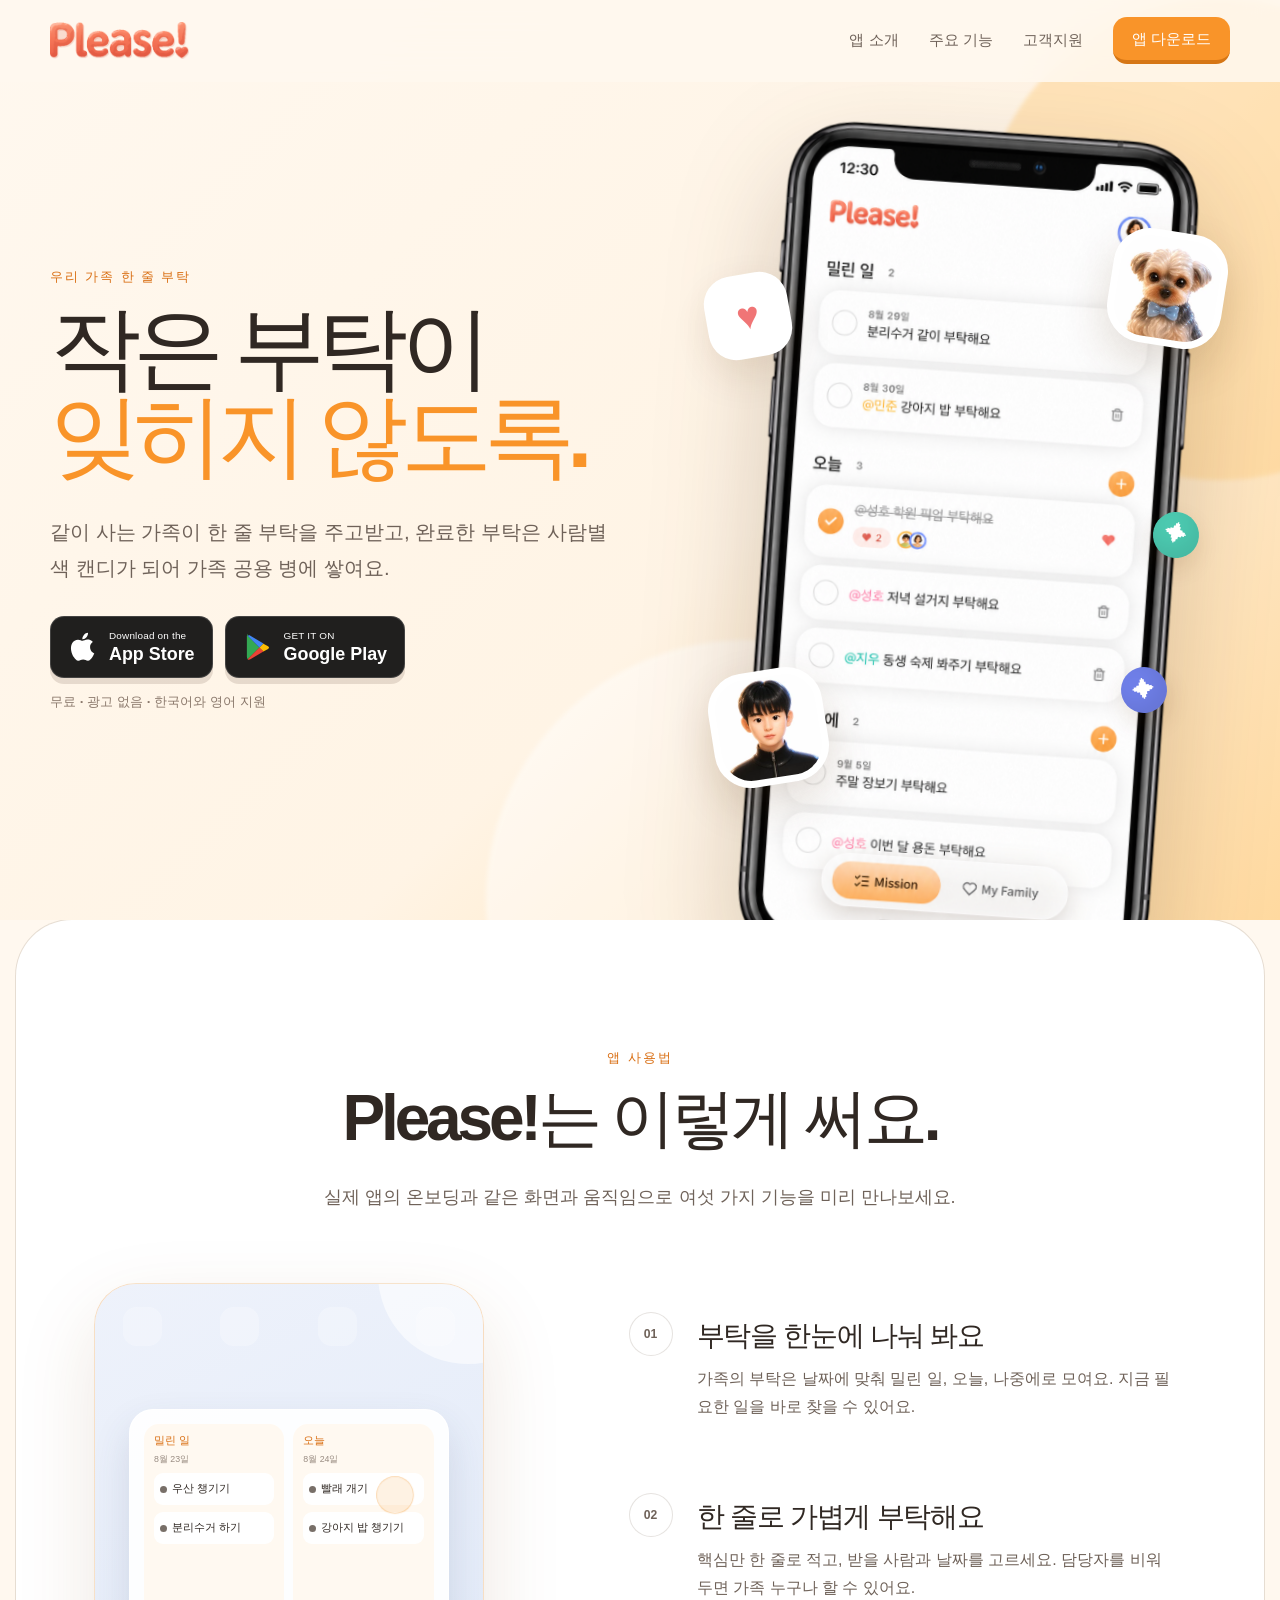
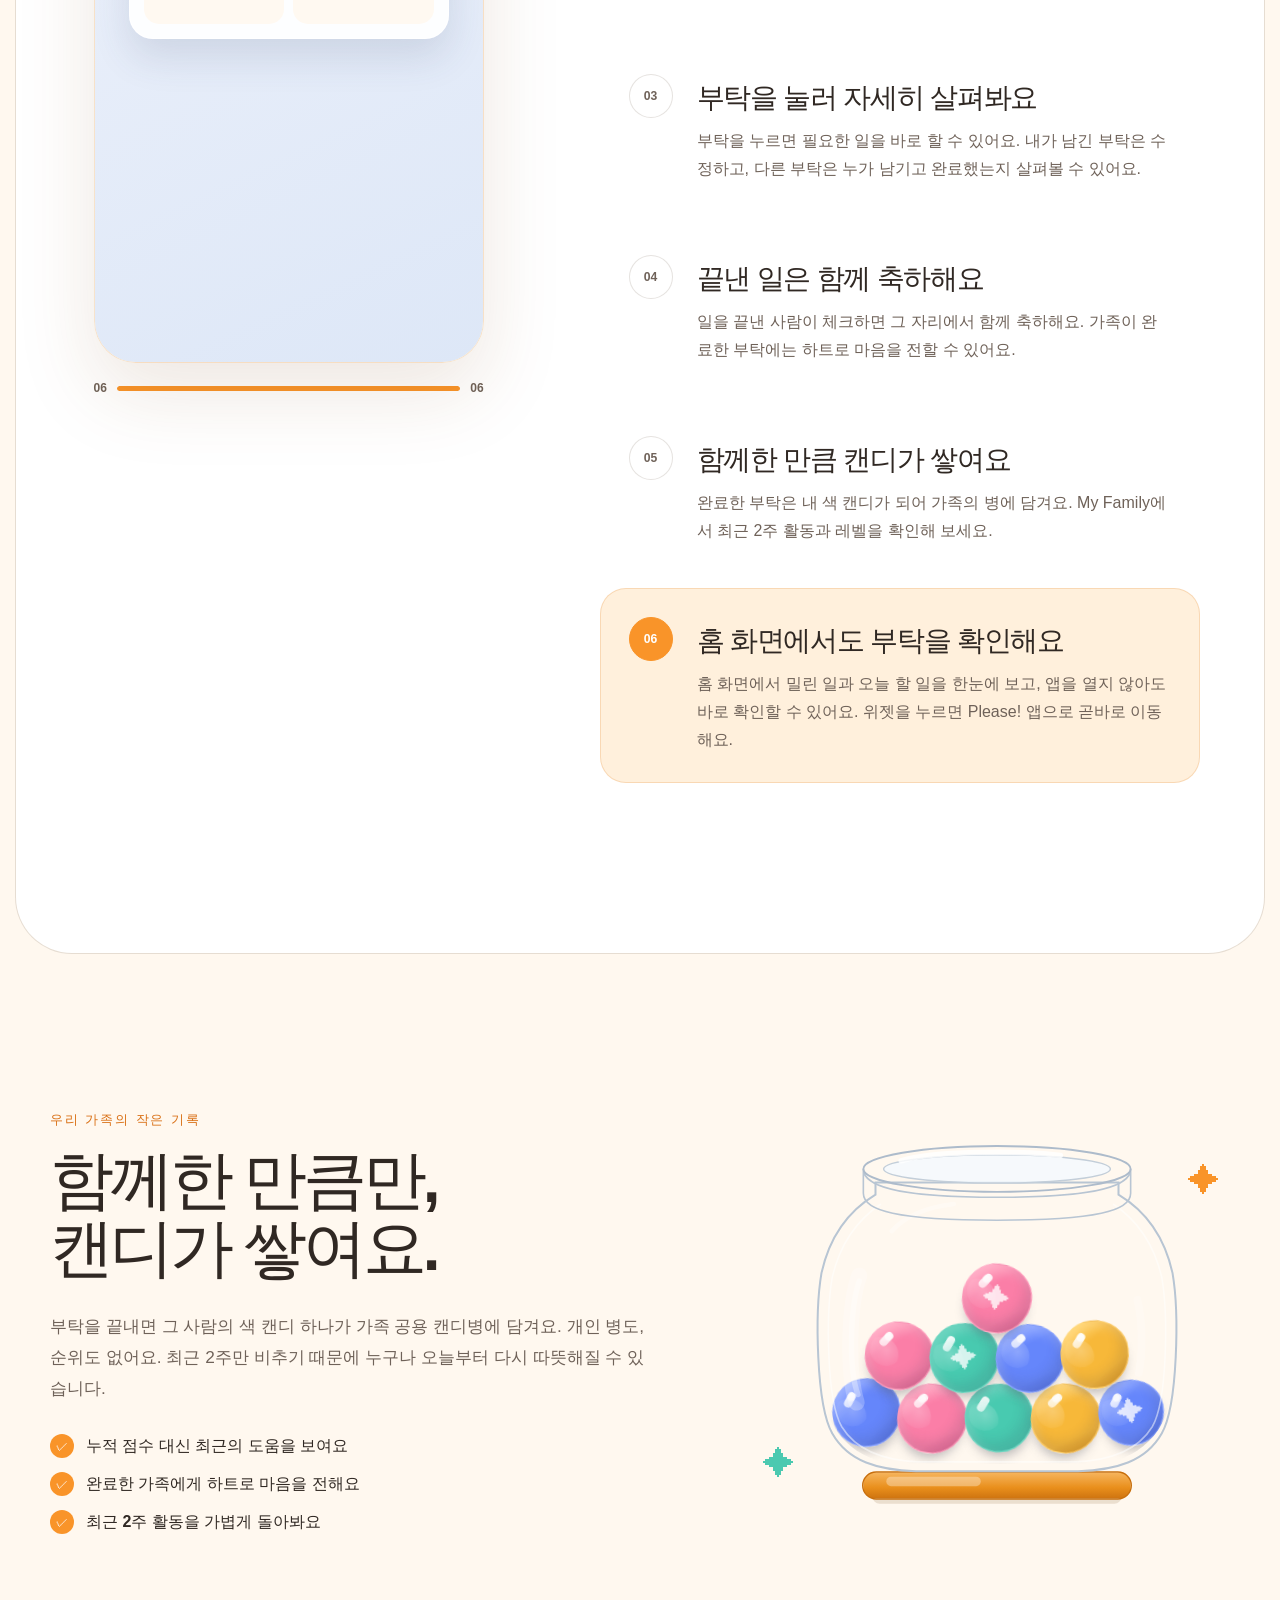
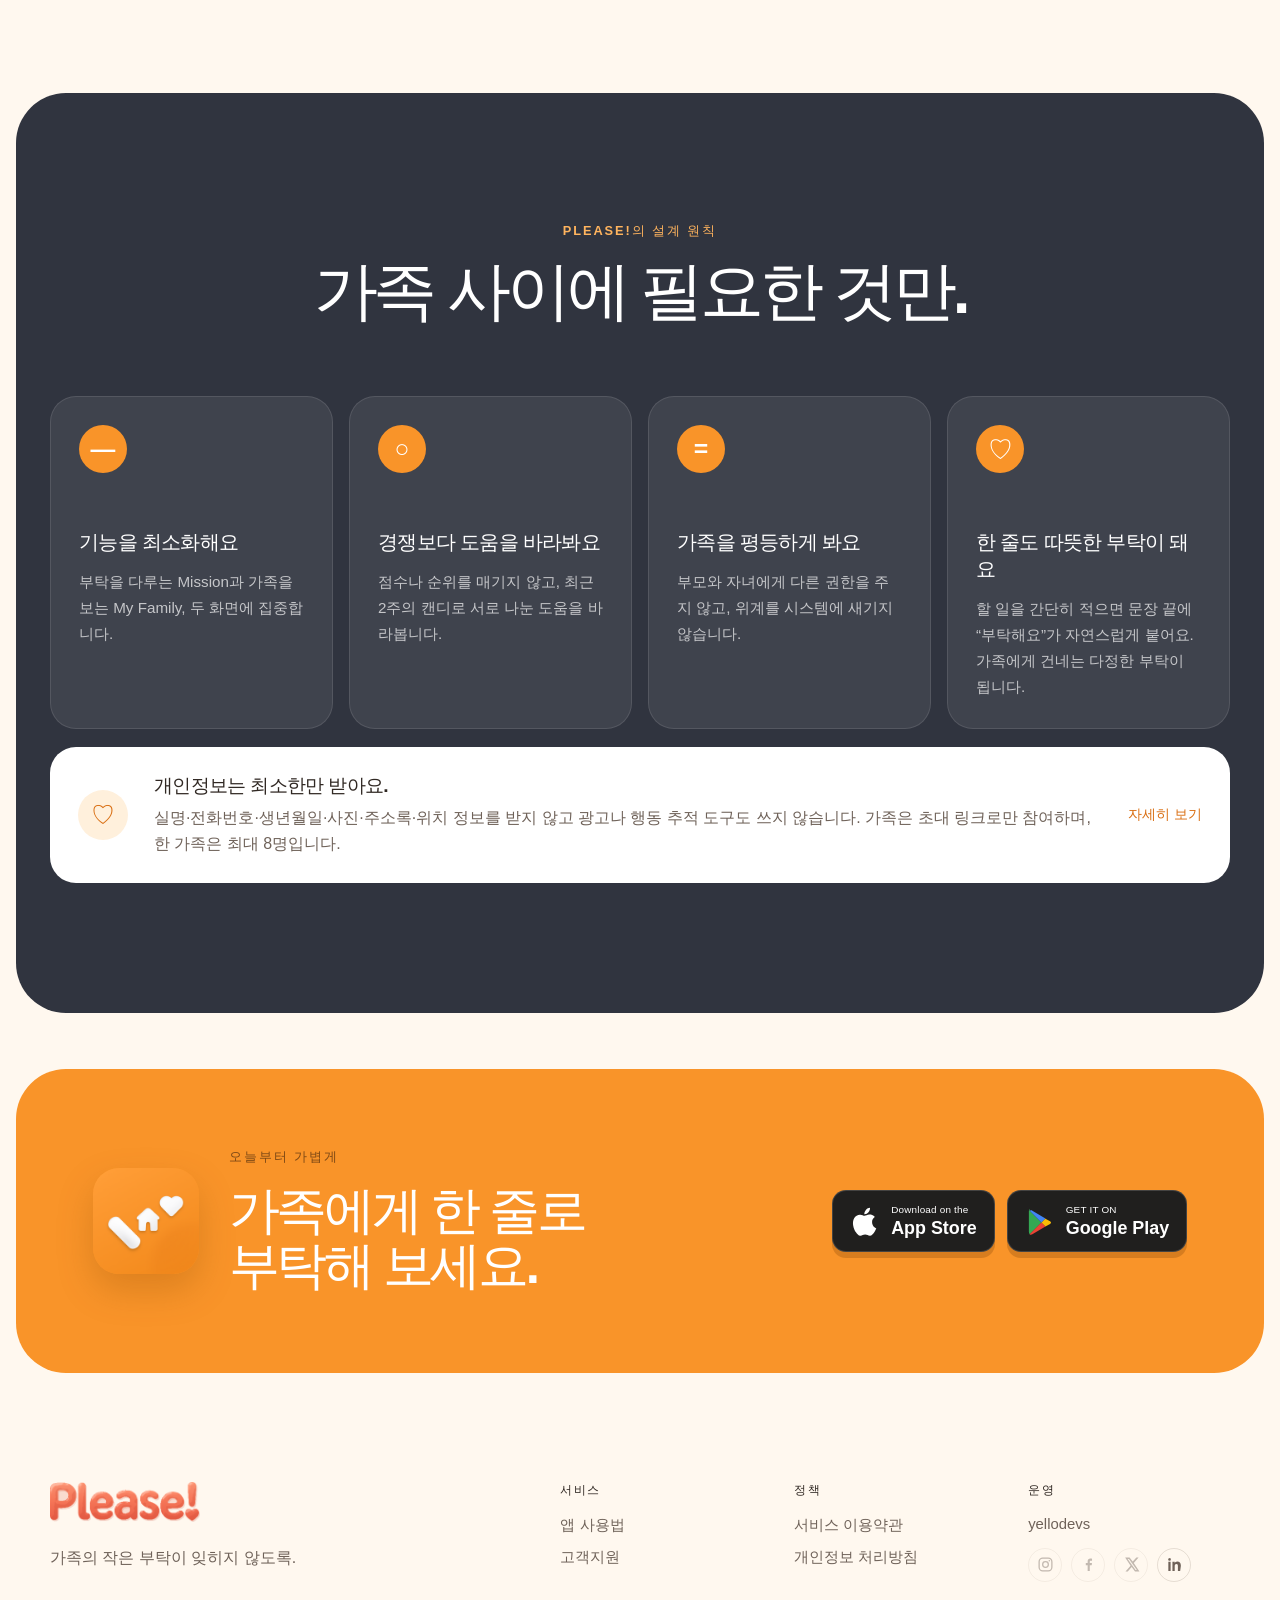
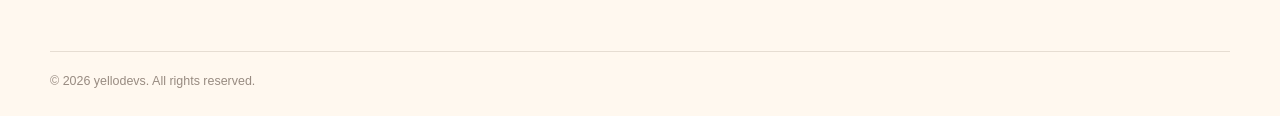
==== site/index.html @ 98da8142 "Add social sharing preview" ====
<!doctype html>
<html lang="ko">
  <head>
    <meta charset="UTF-8" />
    <meta name="viewport" content="width=device-width, initial-scale=1.0" />
    <meta name="theme-color" content="#fff8ef" />
    <meta name="description" content="가족의 작은 부탁이 잊히지 않도록. 한 줄 부탁과 캔디로 함께하는 가족 할 일 앱 Please!" />
    <link rel="canonical" href="https://please.yellodevs.space/" />
    <link rel="icon" type="image/png" href="favicon.png?v=2" />
    <link rel="apple-touch-icon" href="favicon.png?v=2" />
    <meta property="og:type" content="website" />
    <meta property="og:locale" content="ko_KR" />
    <meta property="og:site_name" content="Please!" />
    <meta property="og:title" content="Please! — 가족의 작은 부탁이 잊히지 않도록" />
    <meta property="og:description" content="한 줄 부탁을 나누고, 함께 끝낸 일은 가족의 캔디로 쌓아 보세요." />
    <meta property="og:url" content="https://please.yellodevs.space/" />
    <meta property="og:image" content="https://please.yellodevs.space/assets/social/please-og.png?v=20261005" />
    <meta property="og:image:secure_url" content="https://please.yellodevs.space/assets/social/please-og.png?v=20261005" />
    <meta property="og:image:type" content="image/png" />
    <meta property="og:image:width" content="1200" />
    <meta property="og:image:height" content="630" />
    <meta property="og:image:alt" content="Please! 앱의 가족 부탁 목록과 앱 다운로드 버튼" />
    <meta name="twitter:card" content="summary_large_image" />
    <meta name="twitter:title" content="Please! — 가족의 작은 부탁이 잊히지 않도록" />
    <meta name="twitter:description" content="한 줄 부탁을 나누고, 함께 끝낸 일은 가족의 캔디로 쌓아 보세요." />
    <meta name="twitter:image" content="https://please.yellodevs.space/assets/social/please-og.png?v=20261005" />
    <title>Please! — 우리 가족 한 줄 부탁</title>
    <link rel="stylesheet" href="styles.css" />
    <script src="script.js" defer></script>
  </head>
  <body>
    <a class="skip-link" href="#main">본문으로 건너뛰기</a>
    <header class="site-header" data-header>
      <a class="brand" href="./" aria-label="Please! 홈">
        <img src="assets/brand/please-logo.png" alt="Please!" />
      </a>
      <button class="nav-toggle" type="button" aria-expanded="false" aria-controls="primary-nav" data-nav-toggle>
        <span></span><span></span><span></span><span class="sr-only">메뉴 열기</span>
      </button>
      <nav class="primary-nav" id="primary-nav" aria-label="주요 메뉴" data-nav>
        <a href="#features">앱 소개</a>
        <a href="#guide">주요 기능</a>
        <a href="support/">고객지원</a>
        <a class="nav-cta" href="#download">앱 다운로드</a>
      </nav>
    </header>

    <main id="main">
      <section class="hero" aria-labelledby="hero-title">
        <div class="hero-blob hero-blob-one"></div>
        <div class="hero-blob hero-blob-two"></div>
        <div class="hero-copy reveal">
          <p class="eyebrow">우리 가족 한 줄 부탁</p>
          <h1 id="hero-title">작은 부탁이<br /><em>잊히지 않도록.</em></h1>
          <p class="hero-description">같이 사는 가족이 한 줄 부탁을 주고받고, 완료한 부탁은 사람별 색 캔디가 되어 가족 공용 병에 쌓여요.</p>
          <div class="store-buttons" id="hero-download" aria-label="앱 다운로드">
            <a class="store-button" href="https://apps.apple.com/kr/app/id6806937598" target="_blank" rel="noopener">
              <svg viewBox="0 0 24 24" aria-hidden="true"><path d="M17.1 12.5c0-2.6 2.1-3.8 2.2-3.9-1.2-1.8-3.2-2-3.9-2-1.7-.2-3.3 1-4.1 1-.9 0-2.2-1-3.6-.9-1.8 0-3.5 1.1-4.5 2.7-1.9 3.3-.5 8.2 1.4 10.9.9 1.3 2 2.8 3.5 2.7 1.4-.1 1.9-.9 3.6-.9 1.7 0 2.2.9 3.7.9 1.5 0 2.5-1.4 3.4-2.7 1.1-1.5 1.5-3 1.5-3.1-.1 0-3.2-1.2-3.2-4.7zM14.3 4.8c.8-.9 1.3-2.2 1.2-3.4-1.1 0-2.4.7-3.2 1.6-.7.8-1.3 2.1-1.2 3.3 1.2.1 2.4-.6 3.2-1.5z"/></svg>
              <span><small>Download on the</small>App Store</span>
            </a>
            <a class="store-button" href="https://play.google.com/store/apps/details?id=kr.please.app" target="_blank" rel="noopener">
              <svg viewBox="0 0 24 24" aria-hidden="true"><path d="M3.6 2.2c-.4.4-.6 1-.6 1.8v16c0 .8.2 1.4.6 1.8l.1.1 9-9v-.2l-9-9-.1.1z" fill="#34a853"/><path d="m15.7 15.9-3-3v-.2l3-3 .1.1 3.6 2c1 .6 1 1.5 0 2.1l-3.6 2-.1.1z" fill="#fbbc04"/><path d="m15.8 15.8-3.1-3.1-9.1 9.1c.5.5 1.3.5 2.1.1l10.1-6.1z" fill="#ea4335"/><path d="M15.8 9.7 5.7 3.6c-.8-.5-1.6-.4-2.1.1l9.1 9.1 3.1-3.1z" fill="#4285f4"/></svg>
              <span><small>GET IT ON</small>Google Play</span>
            </a>
          </div>
          <p class="hero-note">무료 · 광고 없음 · 한국어와 영어 지원</p>
        </div>

        <div class="hero-visual reveal" aria-label="Please! 앱의 부탁 목록 미리보기">
          <div class="hero-phone hero-phone-cutout"><img src="assets/previews/hero-phone.png" alt="Please! 앱의 가족 부탁 목록 화면" /></div>
          <span class="floating-character character-dog" aria-hidden="true"><img src="assets/brand/gyuri.webp" alt="" /></span>
          <span class="floating-character character-one" aria-hidden="true"><img src="assets/brand/junyoung.webp" alt="" /></span>
          <span class="floating-heart" aria-hidden="true">♥</span>
          <span class="floating-candy candy-one" aria-hidden="true"></span>
          <span class="floating-candy candy-two" aria-hidden="true"></span>
        </div>
      </section>

      <section class="guide section-pad" id="guide" aria-labelledby="guide-title">
        <div class="section-heading centered reveal">
          <p class="eyebrow">앱 사용법</p>
          <h2 id="guide-title">Please!는 이렇게 써요.</h2>
          <p>실제 앱의 온보딩과 같은 화면과 움직임으로 여섯 가지 기능을 미리 만나보세요.</p>
        </div>
        <div class="guide-layout">
          <div class="guide-stage reveal" aria-live="polite">
            <div class="screen-frame" data-guide-frame>
            <article class="onboarding-slide guide-preview active" data-guide-preview="0">
              <div class="demo-surface demo-board" aria-label="밀린 일, 오늘, 나중에로 정리된 부탁 목록">
                <div class="demo-board-group"><div class="mini-heading"><strong>밀린 일</strong><span>1</span></div><div class="mission-card"><i class="mission-dot pink"></i><p>우산 현관에 두기<span>부탁해요</span></p><small>지우</small></div></div>
                <div class="demo-board-group"><div class="mini-heading"><strong>오늘</strong><span>1</span></div><div class="mission-card"><i class="mission-dot mint"></i><p>강아지 밥 챙기기<span>부탁해요</span></p><small>누구나</small></div></div>
                <div class="demo-board-group"><div class="mini-heading"><strong>나중에</strong><span>1</span></div><div class="mission-card"><i class="mission-dot blue"></i><p>거실 전구 주문하기<span>부탁해요</span></p><small>8월 27일</small></div></div>
              </div>
            </article>
            <article class="onboarding-slide guide-preview" data-guide-preview="1" hidden>
              <div class="demo-surface demo-composer" aria-label="부탁 내용, 받을 사람, 날짜를 고르는 등록 화면">
                <div class="composer-card"><h4>부탁하기</h4><div class="composer-input"><span>저녁에 우유 사 오기</span><small>12/40</small></div><div class="composer-line"><b>@</b><div><span class="demo-chip chip-anyone active">누구나</span><span class="demo-chip chip-me">나</span><span class="demo-chip chip-jiwoo">지우</span></div></div><div class="composer-line"><b>▣</b><div><span class="demo-chip chip-today active">오늘</span><span class="demo-chip chip-tomorrow">내일</span><span class="demo-chip">날짜 없음</span></div></div><button type="button" tabindex="-1">Please!</button></div>
              </div>
            </article>
            <article class="onboarding-slide guide-preview" data-guide-preview="2" hidden>
              <div class="demo-surface demo-detail" aria-label="부탁을 눌러 수정하거나 상세 정보를 확인하는 화면"><div class="detail-content"><h4>오늘</h4><div class="mission-card detail-mission"><i class="mission-dot orange"></i><p>세탁기 돌리기<span>부탁해요</span></p><small>누구나</small></div><span class="tap-cue"></span></div><div class="edit-backdrop"><div class="edit-sheet"><div><strong>부탁 수정</strong><span>×</span></div><p>세탁기 돌리기 <small>8/40</small></p><div class="sheet-options"><b>@</b><span class="active">누구나</span><span>나</span><span>지우</span></div><div class="sheet-options"><b>▣</b><span class="active blue-bg">오늘</span><span>내일</span><span>날짜 없음</span></div><button type="button" tabindex="-1">저장</button></div></div></div>
            </article>
            <article class="onboarding-slide guide-preview" data-guide-preview="3" hidden>
              <div class="demo-surface demo-celebrate" aria-label="부탁을 완료하고 가족의 하트를 받는 화면"><div class="celebrate-group"><strong>내가 끝낸 부탁</strong><div class="mission-card complete-target"><i class="mission-check">✓</i><p>식물 물 주기<span>부탁해요</span></p><small>나</small></div></div><div class="celebrate-group"><strong>가족이 끝낸 부탁</strong><div class="mission-card completed"><i class="mission-check">✓</i><p>장보기 도와주기<span>부탁해요</span></p><small class="heart-count">♥ <i>1</i></small></div></div><div class="confetti" aria-hidden="true"><i></i><i></i><i></i><i></i><i></i><i></i><i></i><i></i></div></div>
            </article>
            <article class="onboarding-slide guide-preview" data-guide-preview="4" hidden>
              <div class="demo-surface demo-candy" aria-label="완료한 부탁이 색 캔디와 가족 레벨로 쌓이는 화면"><div class="guide-app-jar" data-app-jar></div><div class="family-level"><span class="avatar">나</span><div><strong>나</strong><small>최근 2주</small></div><b>LV. 4</b></div></div>
            </article>
            <article class="onboarding-slide guide-preview" data-guide-preview="5" hidden>
              <div class="demo-surface demo-widget" aria-label="홈 화면에서 밀린 일과 오늘 할 일을 보여 주는 Please! 위젯"><div class="home-icons" aria-hidden="true"><i></i><i></i><i></i><i></i></div><div class="widget-card-live"><div><strong>밀린 일</strong><small>8월 23일</small><p><i class="pink"></i>우산 챙기기</p><p><i class="mint"></i>분리수거 하기</p></div><div><strong>오늘</strong><small>8월 24일</small><p><i></i>빨래 개기</p><p><i class="blue"></i>강아지 밥 챙기기</p></div><span class="widget-tap"></span></div></div>
            </article>
            </div>
            <div class="guide-progress" aria-hidden="true"><span data-guide-number>01</span><i><b data-guide-bar></b></i><span>06</span></div>
          </div>
          <div class="guide-steps" data-guide-steps>
            <button class="guide-step active" type="button" data-guide-step="0"><span>01</span><div><h3>부탁을 한눈에 나눠 봐요</h3><p>가족의 부탁은 날짜에 맞춰 밀린 일, 오늘, 나중에로 모여요. 지금 필요한 일을 바로 찾을 수 있어요.</p></div></button>
            <button class="guide-step" type="button" data-guide-step="1"><span>02</span><div><h3>한 줄로 가볍게 부탁해요</h3><p>핵심만 한 줄로 적고, 받을 사람과 날짜를 고르세요. 담당자를 비워 두면 가족 누구나 할 수 있어요.</p></div></button>
            <button class="guide-step" type="button" data-guide-step="2"><span>03</span><div><h3>부탁을 눌러 자세히 살펴봐요</h3><p>부탁을 누르면 필요한 일을 바로 할 수 있어요. 내가 남긴 부탁은 수정하고, 다른 부탁은 누가 남기고 완료했는지 살펴볼 수 있어요.</p></div></button>
            <button class="guide-step" type="button" data-guide-step="3"><span>04</span><div><h3>끝낸 일은 함께 축하해요</h3><p>일을 끝낸 사람이 체크하면 그 자리에서 함께 축하해요. 가족이 완료한 부탁에는 하트로 마음을 전할 수 있어요.</p></div></button>
            <button class="guide-step" type="button" data-guide-step="4"><span>05</span><div><h3>함께한 만큼 캔디가 쌓여요</h3><p>완료한 부탁은 내 색 캔디가 되어 가족의 병에 담겨요. My Family에서 최근 2주 활동과 레벨을 확인해 보세요.</p></div></button>
            <button class="guide-step" type="button" data-guide-step="5"><span>06</span><div><h3>홈 화면에서도 부탁을 확인해요</h3><p>홈 화면에서 밀린 일과 오늘 할 일을 한눈에 보고, 앱을 열지 않아도 바로 확인할 수 있어요. 위젯을 누르면 Please! 앱으로 곧바로 이동해요.</p></div></button>
          </div>
        </div>
      </section>

      <section class="candy-section section-pad" id="features" aria-labelledby="candy-title">
        <div class="candy-copy reveal">
          <p class="eyebrow">우리 가족의 작은 기록</p>
          <h2 id="candy-title">함께한 만큼만,<br />캔디가 쌓여요.</h2>
          <p>부탁을 끝내면 그 사람의 색 캔디 하나가 가족 공용 캔디병에 담겨요. 개인 병도, 순위도 없어요. 최근 2주만 비추기 때문에 누구나 오늘부터 다시 따뜻해질 수 있습니다.</p>
          <ul class="check-list"><li>누적 점수 대신 최근의 도움을 보여요</li><li>완료한 가족에게 하트로 마음을 전해요</li><li>최근 2주 활동을 가볍게 돌아봐요</li></ul>
        </div>
        <div class="candy-visual-app reveal" aria-label="여러 색의 캔디가 담긴 가족 공용 캔디병"><div data-app-jar></div><span class="jar-sparkle one">✦</span><span class="jar-sparkle two">✦</span></div>
      </section>

      <section class="principles section-pad" aria-labelledby="principles-title">
        <div class="section-heading centered reveal"><p class="eyebrow">Please!의 설계 원칙</p><h2 id="principles-title">가족 사이에 필요한 것만.</h2></div>
        <div class="principle-grid">
          <article class="principle-card reveal"><span aria-hidden="true">—</span><h3>기능을 최소화해요</h3><p>부탁을 다루는 Mission과 가족을 보는 My Family, 두 화면에 집중합니다.</p></article>
          <article class="principle-card reveal"><span aria-hidden="true">○</span><h3>경쟁보다 도움을 바라봐요</h3><p>점수나 순위를 매기지 않고, 최근 2주의 캔디로 서로 나눈 도움을 바라봅니다.</p></article>
          <article class="principle-card reveal"><span aria-hidden="true">=</span><h3>가족을 평등하게 봐요</h3><p>부모와 자녀에게 다른 권한을 주지 않고, 위계를 시스템에 새기지 않습니다.</p></article>
          <article class="principle-card reveal"><span aria-hidden="true">♡</span><h3>한 줄도 따뜻한 부탁이 돼요</h3><p>할 일을 간단히 적으면 문장 끝에 “부탁해요”가 자연스럽게 붙어요. 가족에게 건네는 다정한 부탁이 됩니다.</p></article>
        </div>
        <div class="privacy-promise reveal">
          <span aria-hidden="true">♡</span>
          <div><h3>개인정보는 최소한만 받아요.</h3><p>실명·전화번호·생년월일·사진·주소록·위치 정보를 받지 않고 광고나 행동 추적 도구도 쓰지 않습니다. 가족은 초대 링크로만 참여하며, 한 가족은 최대 8명입니다.</p></div>
          <a href="privacy/">자세히 보기</a>
        </div>
      </section>

      <section class="download-band section-pad" id="download" aria-labelledby="download-title">
        <div class="download-copy reveal"><img src="assets/brand/app-icon.png" alt="Please! 앱 아이콘" /><div><p class="eyebrow">오늘부터 가볍게</p><h2 id="download-title">가족에게 한 줄로<br />부탁해 보세요.</h2></div></div>
        <div class="store-buttons reveal">
          <a class="store-button" href="https://apps.apple.com/kr/app/id6806937598" target="_blank" rel="noopener"><svg viewBox="0 0 24 24" aria-hidden="true"><path d="M17.1 12.5c0-2.6 2.1-3.8 2.2-3.9-1.2-1.8-3.2-2-3.9-2-1.7-.2-3.3 1-4.1 1-.9 0-2.2-1-3.6-.9-1.8 0-3.5 1.1-4.5 2.7-1.9 3.3-.5 8.2 1.4 10.9.9 1.3 2 2.8 3.5 2.7 1.4-.1 1.9-.9 3.6-.9 1.7 0 2.2.9 3.7.9 1.5 0 2.5-1.4 3.4-2.7 1.1-1.5 1.5-3 1.5-3.1-.1 0-3.2-1.2-3.2-4.7zM14.3 4.8c.8-.9 1.3-2.2 1.2-3.4-1.1 0-2.4.7-3.2 1.6-.7.8-1.3 2.1-1.2 3.3 1.2.1 2.4-.6 3.2-1.5z"/></svg><span><small>Download on the</small>App Store</span></a>
          <a class="store-button" href="https://play.google.com/store/apps/details?id=kr.please.app" target="_blank" rel="noopener"><svg viewBox="0 0 24 24" aria-hidden="true"><path d="M3.6 2.2c-.4.4-.6 1-.6 1.8v16c0 .8.2 1.4.6 1.8l.1.1 9-9v-.2l-9-9-.1.1z" fill="#34a853"/><path d="m15.7 15.9-3-3v-.2l3-3 .1.1 3.6 2c1 .6 1 1.5 0 2.1l-3.6 2-.1.1z" fill="#fbbc04"/><path d="m15.8 15.8-3.1-3.1-9.1 9.1c.5.5 1.3.5 2.1.1l10.1-6.1z" fill="#ea4335"/><path d="M15.8 9.7 5.7 3.6c-.8-.5-1.6-.4-2.1.1l9.1 9.1 3.1-3.1z" fill="#4285f4"/></svg><span><small>GET IT ON</small>Google Play</span></a>
        </div>
      </section>
    </main>

    <template id="app-jar-template">
      <div class="app-jar-stage" aria-hidden="true">
        <div class="app-jar-shadow"></div><div class="app-jar-base"><i></i></div>
        <svg class="app-jar-back" viewBox="0 0 288 225"><defs><linearGradient id="jar-back" x1="0" x2="0" y1="0" y2="1"><stop offset="0" stop-color="#fff" stop-opacity=".86"/><stop offset=".55" stop-color="#f2f7fc" stop-opacity=".4"/><stop offset="1" stop-color="#dbe5f0" stop-opacity=".44"/></linearGradient></defs><path d="M54 18C34 30 20 49 14 76 9 105 10 174 22 195 34 216 56 222 84 223h120c28-1 50-7 62-28 12-21 13-90 8-119-6-27-20-46-40-58V9H54Z" fill="url(#jar-back)"/></svg>
        <div class="app-candy-well"><i class="app-candy blueberry"></i><i class="app-candy bubblegum"></i><i class="app-candy mint"></i><i class="app-candy marigold"></i><i class="app-candy blueberry mark">✦</i><i class="app-candy bubblegum"></i><i class="app-candy mint mark">✦</i><i class="app-candy blueberry"></i><i class="app-candy marigold"></i><i class="app-candy bubblegum mark">✦</i></div>
        <svg class="app-jar-front" viewBox="0 0 288 225"><defs><linearGradient id="glass-edge" x1="0" x2="1" y1="0" y2="0"><stop offset="0" stop-color="#a8b8cb" stop-opacity=".22"/><stop offset=".1" stop-color="#cfdcea" stop-opacity=".07"/><stop offset=".34" stop-color="#fff" stop-opacity=".04"/><stop offset=".72" stop-color="#fff" stop-opacity=".04"/><stop offset=".92" stop-color="#c2d0e0" stop-opacity=".08"/><stop offset="1" stop-color="#9fb0c4" stop-opacity=".24"/></linearGradient><linearGradient id="glass-floor" x1="0" x2="0" y1="0" y2="1"><stop offset="0" stop-color="#94a8c0" stop-opacity="0"/><stop offset="1" stop-color="#8ea2b8" stop-opacity=".18"/></linearGradient></defs><path d="M54 18C34 30 20 49 14 76 9 105 10 174 22 195 34 216 56 222 84 223h120c28-1 50-7 62-28 12-21 13-90 8-119-6-27-20-46-40-58V9H54Z" fill="url(#glass-edge)" stroke="#b8c5d3" stroke-width="1.5"/><path d="M18 176c4 28 26 45 66 47h120c40-2 62-19 66-47Z" fill="url(#glass-floor)"/><path d="M58 25C40 37 28 54 22 79c-5 29-4 92 7 111 11 18 31 25 57 26h116c26-1 46-8 57-26 11-19 12-82 7-111-6-25-18-42-36-54" fill="none" stroke="rgba(255,255,255,.5)" stroke-width="1.2"/><path d="M42 78c-8 22-9 72-2 94" fill="none" stroke="rgba(255,255,255,.24)" stroke-linecap="round" stroke-width="12"/><path d="M42 82c-7 20-8 66-1 84" fill="none" stroke="rgba(255,255,255,.32)" stroke-linecap="round" stroke-width="4"/><path d="M248 96c4 16 4 40 1 54" fill="none" stroke="rgba(255,255,255,.18)" stroke-linecap="round" stroke-width="6"/><path d="M66 45c12-13 28-18 46-20" fill="none" stroke="rgba(255,255,255,.32)" stroke-linecap="round" stroke-width="3.5"/></svg>
        <svg class="app-jar-mouth" viewBox="0 0 288 58"><defs><linearGradient id="rim-fill" x1="0" x2="0" y1="0" y2="1"><stop offset="0" stop-color="#fff" stop-opacity=".98"/><stop offset=".58" stop-color="#e4ebf4" stop-opacity=".72"/><stop offset="1" stop-color="#d3dde8" stop-opacity=".72"/></linearGradient></defs><path d="M45 18c0 12 22 21 99 21s99-9 99-21v18c0 13-25 20-99 20S45 49 45 36Z" fill="url(#rim-fill)" stroke="#b8c5d3" stroke-width="1.2"/><ellipse cx="144" cy="18" rx="99" ry="17" fill="url(#rim-fill)" stroke="#adbbcb" stroke-width="1.4"/><ellipse cx="144" cy="18" rx="84" ry="10.5" fill="rgba(244,249,255,.78)" stroke="#c3ced9" stroke-width="1.1"/><path d="M73 12C96 5 157 4 191 8" fill="none" stroke="rgba(255,255,255,.8)" stroke-linecap="round" stroke-width="4"/></svg>
      </div>
    </template>

    <footer class="site-footer">
      <div class="footer-brand"><img src="assets/brand/please-logo.png" alt="Please!" /><p>가족의 작은 부탁이 잊히지 않도록.</p></div>
      <div class="footer-links">
        <div><strong>서비스</strong><a href="#guide">앱 사용법</a><a href="support/">고객지원</a></div>
        <div><strong>정책</strong><a href="terms/">서비스 이용약관</a><a href="privacy/">개인정보 처리방침</a></div>
        <div>
          <strong>운영</strong>
          <a href="https://yellodevs.space" target="_blank" rel="noopener">yellodevs</a>
          <div class="social-links" aria-label="Please! 소셜 미디어">
            <span class="social-link is-disabled" role="img" aria-label="Instagram 준비 중" title="Instagram 준비 중"><svg viewBox="0 0 24 24" aria-hidden="true"><rect x="3" y="3" width="18" height="18" rx="5"/><circle cx="12" cy="12" r="4"/><circle class="fill-dot" cx="17.4" cy="6.7" r="1.1"/></svg></span>
            <span class="social-link is-disabled" role="img" aria-label="Facebook 준비 중" title="Facebook 준비 중"><svg viewBox="0 0 24 24" aria-hidden="true"><path class="fill-icon" d="M13.8 21v-8h2.7l.4-3h-3.1V8.1c0-.9.3-1.5 1.6-1.5H17V3.9c-.7-.1-1.5-.2-2.3-.2-2.3 0-3.9 1.4-3.9 4V10H8.2v3h2.6v8h3Z"/></svg></span>
            <span class="social-link is-disabled" role="img" aria-label="Twitter 준비 중" title="Twitter 준비 중"><svg viewBox="0 0 24 24" aria-hidden="true"><path class="fill-icon" d="M18.9 2H22l-6.8 7.8L23.2 22H17l-4.8-6.3L6.7 22H3.5l7.2-8.3L3 2h6.3l4.4 5.8L18.9 2Zm-1.1 17.8h1.7L8.4 4.1H6.6l11.2 15.7Z"/></svg></span>
            <a class="social-link" href="https://www.linkedin.com/company/please-app/" target="_blank" rel="noopener" aria-label="Please! LinkedIn"><svg viewBox="0 0 24 24" aria-hidden="true"><path class="fill-icon" d="M6.5 8.2H3.3V21h3.2V8.2ZM4.9 3A1.9 1.9 0 1 0 5 6.8 1.9 1.9 0 0 0 4.9 3ZM21 13.7c0-3.9-2.1-5.8-4.9-5.8-2.3 0-3.3 1.3-3.8 2.1V8.2H9.1V21h3.2v-6.3c0-1.7.3-3.3 2.4-3.3 2 0 2.1 1.9 2.1 3.4V21H20l1-7.3Z"/></svg></a>
          </div>
        </div>
      </div>
      <p class="copyright">© 2026 yellodevs. All rights reserved.</p>
    </footer>
  </body>
</html>
---- site/styles.css ----
:root {
  --ink: #302823;
  --ink-soft: #6f6259;
  --orange: #f99429;
  --orange-dark: #d96e12;
  --orange-soft: #fff0dc;
  --cream: #fff8ef;
  --cream-deep: #f9ead8;
  --white: #fff;
  --line: rgba(81, 56, 36, 0.14);
  --blue: #6f7fe8;
  --mint: #4cc9b0;
  --pink: #f082a8;
  --yellow: #f4bd43;
  --shadow: 0 30px 80px rgba(121, 73, 24, 0.13);
  --page: min(1180px, calc(100vw - 48px));
  font-family: Pretendard, "Apple SD Gothic Neo", "Noto Sans KR", Inter, -apple-system, BlinkMacSystemFont, "Segoe UI", sans-serif;
  color: var(--ink);
  background: var(--cream);
  font-synthesis: none;
}

* { box-sizing: border-box; }
html { scroll-behavior: smooth; }
body { margin: 0; background: var(--cream); color: var(--ink); overflow-x: hidden; }
body.nav-open { overflow: hidden; }
a { color: inherit; text-decoration: none; }
button, input { font: inherit; }
img { display: block; max-width: 100%; }
.sr-only { clip: rect(0 0 0 0); clip-path: inset(50%); height: 1px; overflow: hidden; position: absolute; white-space: nowrap; width: 1px; }
.skip-link { background: var(--ink); border-radius: 8px; color: #fff; left: 16px; padding: 12px 16px; position: fixed; top: -80px; z-index: 100; }
.skip-link:focus { top: 16px; }

.site-header {
  align-items: center;
  backdrop-filter: blur(18px);
  background: rgba(255, 248, 239, 0.86);
  border-bottom: 1px solid transparent;
  display: flex;
  height: 82px;
  justify-content: space-between;
  left: 0;
  padding: 0 max(24px, calc((100vw - 1180px) / 2));
  position: fixed;
  right: 0;
  top: 0;
  transition: border-color 180ms ease, box-shadow 180ms ease;
  z-index: 50;
}
.site-header.scrolled { border-color: var(--line); box-shadow: 0 8px 30px rgba(63, 42, 25, 0.05); }
.brand img { height: 37px; width: auto; }
.primary-nav { align-items: center; display: flex; gap: 30px; }
.primary-nav a { color: var(--ink-soft); font-size: 0.95rem; font-weight: 700; transition: color 160ms ease, transform 160ms ease; }
.primary-nav a:hover { color: var(--orange-dark); transform: translateY(-1px); }
.primary-nav .nav-cta { background: var(--orange); border-bottom: 4px solid #d67615; border-radius: 14px; color: #fff; padding: 12px 19px 10px; }
.nav-toggle { background: none; border: 0; display: none; padding: 10px; }
.nav-toggle > span:not(.sr-only) { background: var(--ink); border-radius: 2px; display: block; height: 2px; margin: 4px 0; width: 24px; }

.section-pad { margin: 0 auto; padding: 130px 0; width: var(--page); }
.eyebrow { color: var(--orange-dark); font-size: 0.8rem; font-weight: 850; letter-spacing: 0.15em; margin: 0 0 18px; text-transform: uppercase; }
.section-heading { max-width: 720px; }
.section-heading.centered { margin: 0 auto 70px; text-align: center; }
.section-heading h2,
.candy-copy h2,
.download-copy h2 { font-size: clamp(2.5rem, 5vw, 4.8rem); letter-spacing: -0.065em; line-height: 1.06; margin: 0; text-wrap: balance; }
.section-heading > p:last-child { color: var(--ink-soft); font-size: 1.13rem; line-height: 1.8; margin: 28px 0 0; }

.hero {
  align-items: center;
  background: linear-gradient(135deg, #fff8ef 0%, #fff4e5 58%, #ffd99f 100%);
  display: grid;
  gap: clamp(40px, 6vw, 96px);
  grid-template-columns: minmax(0, 1.05fr) minmax(360px, 0.95fr);
  min-height: 100svh;
  overflow: hidden;
  padding: 130px max(24px, calc((100vw - 1180px) / 2)) 70px;
  position: relative;
}
.hero-copy { max-width: 650px; position: relative; z-index: 3; }
.hero h1 { font-size: clamp(3.6rem, 7.1vw, 7.25rem); font-weight: 850; letter-spacing: -0.085em; line-height: 0.97; margin: 0; text-wrap: balance; }
.hero h1 em { color: var(--orange); font-style: normal; }
.hero-description { color: var(--ink-soft); font-size: clamp(1.08rem, 1.6vw, 1.3rem); line-height: 1.75; margin: 34px 0 30px; max-width: 610px; }
.hero-note { color: #8a786b; font-size: 0.84rem; font-weight: 650; margin: 15px 0 0; }
.store-buttons { display: flex; flex-wrap: wrap; gap: 12px; }
.store-button { align-items: center; background: #201f1e; border: 1px solid rgba(255,255,255,.16); border-radius: 14px; box-shadow: 0 6px 0 rgba(77, 54, 35, 0.14); color: #fff; display: flex; gap: 10px; min-height: 62px; padding: 9px 17px; transition: transform 150ms ease, box-shadow 150ms ease; }
.store-button:hover { box-shadow: 0 3px 0 rgba(77, 54, 35, 0.14); transform: translateY(3px); }
.store-button svg { fill: #fff; flex: 0 0 auto; height: 31px; width: 31px; }
.store-button span { font-size: 1.12rem; font-weight: 700; line-height: 1.03; }
.store-button small { display: block; font-size: 0.62rem; font-weight: 500; letter-spacing: 0.02em; margin-bottom: 4px; }
.hero-visual { height: min(720px, 70vw); min-height: 560px; position: relative; z-index: 2; }
.hero-phone { background: #fff; border: 10px solid #282522; border-radius: 44px; box-shadow: 0 55px 100px rgba(119, 67, 18, 0.2); left: 50%; max-width: 292px; overflow: hidden; position: absolute; top: 50%; transform: translate(-50%, -47%) rotate(5deg); width: 62%; }
.hero-phone img { width: 100%; }
.floating-character { aspect-ratio: 1; background: #fff; border: 7px solid #fff; border-radius: 32%; box-shadow: 0 18px 45px rgba(90, 49, 11, 0.16); overflow: hidden; position: absolute; width: clamp(76px, 9vw, 122px); }
.floating-character img { display: block; height: 100%; object-fit: cover; transform: scale(1.045); width: 100%; }
.character-dog { right: 1%; top: 14%; transform: rotate(9deg); }
.character-one { bottom: 9%; left: 1%; transform: rotate(-9deg); }
.floating-heart { align-items: center; background: #fff; border-radius: 28px; box-shadow: 0 16px 40px rgba(90,49,11,.12); color: #f07576; display: flex; font-size: 2.4rem; height: 84px; justify-content: center; left: 0; position: absolute; top: 20%; transform: rotate(-10deg); width: 84px; }
.floating-candy { border-radius: 50%; box-shadow: inset -8px -8px 18px rgba(0,0,0,.08), 0 10px 24px rgba(90,49,11,.14); height: 46px; position: absolute; width: 46px; }
.floating-candy::after { color: #fff; content: "✦"; font-size: 1.4rem; left: 50%; position: absolute; top: 50%; transform: translate(-50%, -50%); }
.candy-one { background: var(--mint); right: 6%; top: 53%; transform: rotate(17deg); }
.candy-two { background: var(--blue); bottom: 19%; right: 12%; transform: rotate(-9deg); }
.hero-blob { border-radius: 50%; filter: blur(2px); opacity: 0.46; position: absolute; }
.hero-blob-one { background: #ffd085; height: 480px; right: -180px; top: 0; width: 480px; }
.hero-blob-two { background: #fff; bottom: -240px; height: 520px; left: 38%; width: 520px; }

.problem { padding-bottom: 145px; }
.problem-grid { display: grid; gap: 18px; grid-template-columns: repeat(3, 1fr); margin-top: 64px; }
.problem-card { background: #fff; border: 1px solid var(--line); border-radius: 28px; min-height: 280px; padding: 30px; }
.problem-card > span { align-items: center; background: var(--orange-soft); border-radius: 999px; color: var(--orange-dark); display: inline-flex; font-size: 0.8rem; font-weight: 850; height: 44px; justify-content: center; width: 44px; }
.problem-card h3 { font-size: 1.55rem; letter-spacing: -0.04em; margin: 50px 0 14px; }
.problem-card p { color: var(--ink-soft); line-height: 1.72; margin: 0; }
.problem-answer { border-left: 4px solid var(--orange); font-size: clamp(1.35rem, 2.4vw, 2rem); letter-spacing: -0.035em; line-height: 1.6; margin: 52px 0 0; max-width: 910px; padding-left: 24px; }

.guide { background: #fff; border-radius: 56px; box-shadow: 0 0 0 1px var(--line); max-width: min(1380px, calc(100vw - 32px)); padding-left: max(24px, calc((min(1180px, 100vw - 48px) - min(1180px, 100vw - 48px)) / 2)); padding-right: max(24px, calc((min(1180px, 100vw - 48px) - min(1180px, 100vw - 48px)) / 2)); width: calc(100vw - 32px); }
.guide .section-heading { width: min(720px, 100%); }
.guide-layout { display: grid; gap: clamp(45px, 8vw, 120px); grid-template-columns: minmax(340px, 0.82fr) minmax(0, 1.18fr); margin: 0 auto; max-width: 1120px; }
.guide-stage { align-self: start; position: sticky; top: 112px; }
.screen-frame { background: linear-gradient(145deg, #ffefe0, #fff8ef); border: 1px solid rgba(210, 131, 49, 0.18); border-radius: 42px; box-shadow: var(--shadow); height: min(680px, calc(100svh - 170px)); margin: 0 auto; max-height: 680px; min-height: 560px; overflow: hidden; position: relative; width: min(100%, 390px); }
.screen-frame > img { height: 100%; object-fit: cover; transition: opacity 160ms ease, transform 320ms cubic-bezier(.2,.8,.2,1); width: 100%; }
.screen-frame.changing > img { opacity: 0; transform: scale(.985); }
.guide-progress { align-items: center; color: var(--ink-soft); display: flex; font-size: 0.75rem; font-weight: 800; gap: 10px; margin: 18px auto 0; max-width: 390px; }
.guide-progress i { background: var(--cream-deep); border-radius: 20px; flex: 1; height: 5px; overflow: hidden; }
.guide-progress b { background: var(--orange); border-radius: inherit; display: block; height: 100%; transition: width 300ms ease; width: 16.666%; }
.guide-steps { display: flex; flex-direction: column; gap: 14px; padding: 0 0 40px; }
.guide-step { align-items: flex-start; background: transparent; border: 1px solid transparent; border-radius: 26px; color: var(--ink); cursor: pointer; display: grid; gap: 22px; grid-template-columns: 46px 1fr; padding: 28px; text-align: left; transition: background 170ms ease, border-color 170ms ease, transform 170ms ease; }
.guide-step:hover { background: var(--cream); transform: translateX(4px); }
.guide-step.active { background: var(--orange-soft); border-color: rgba(226, 119, 22, 0.2); }
.guide-step > span { align-items: center; background: #fff; border: 1px solid var(--line); border-radius: 50%; color: var(--ink-soft); display: flex; font-size: 0.76rem; font-weight: 850; height: 44px; justify-content: center; width: 44px; }
.guide-step.active > span { background: var(--orange); border-color: var(--orange); color: #fff; }
.guide-step h3 { font-size: clamp(1.35rem, 2.2vw, 1.85rem); letter-spacing: -0.045em; margin: 5px 0 10px; }
.guide-step p { color: var(--ink-soft); line-height: 1.75; margin: 0; }
.widget-preview { background: linear-gradient(155deg, #f2f5fd, #e6edfb); height: 100%; inset: 0; opacity: 0; padding: 88px 24px 28px; pointer-events: none; position: absolute; transform: scale(1.02); transition: opacity 220ms ease, transform 260ms ease; }
.widget-preview.visible { opacity: 1; transform: scale(1); }
.widget-home-row { align-items: center; display: flex; flex-direction: column; font-size: .8rem; font-weight: 700; gap: 7px; }
.widget-home-row img { border-radius: 18px; box-shadow: 0 8px 20px rgba(52,62,87,.18); height: 64px; width: 64px; }
.widget-card { background: rgba(255,255,255,.88); border: 1px solid rgba(255,255,255,.9); border-radius: 26px; box-shadow: 0 18px 38px rgba(58,71,104,.13); display: grid; gap: 12px; grid-template-columns: 1fr 1fr; margin-top: 56px; padding: 18px; }
.widget-card > div { background: #fff9f1; border-radius: 18px; min-height: 170px; padding: 14px; }
.widget-card strong { color: var(--orange-dark); display: block; font-size: .8rem; margin-bottom: 14px; }
.widget-card span { background: #fff; border-radius: 10px; box-shadow: 0 4px 12px rgba(70,50,33,.08); display: block; font-size: .7rem; line-height: 1.35; margin-top: 8px; padding: 9px; }
.widget-preview > p { color: #61708f; font-size: .85rem; font-weight: 700; margin: 28px 0 0; text-align: center; }

.candy-section { align-items: center; display: grid; gap: clamp(48px, 9vw, 130px); grid-template-columns: 1fr .78fr; }
.candy-copy > p:not(.eyebrow) { color: var(--ink-soft); font-size: 1.08rem; line-height: 1.8; margin: 28px 0; }
.check-list { display: grid; gap: 14px; list-style: none; margin: 30px 0 0; padding: 0; }
.check-list li { align-items: center; display: flex; font-weight: 750; gap: 12px; }
.check-list li::before { align-items: center; background: var(--orange); border-radius: 50%; color: #fff; content: "✓"; display: flex; font-size: .76rem; height: 24px; justify-content: center; width: 24px; }
.candy-visual { justify-self: center; position: relative; width: min(100%, 350px); }
.candy-visual::before { background: var(--orange-soft); border-radius: 50%; content: ""; inset: 8% -26% 6% -26%; position: absolute; }
.candy-visual img { border-radius: 34px; box-shadow: var(--shadow); position: relative; width: 100%; }

.fit { border-top: 1px solid var(--line); display: grid; gap: 80px; grid-template-columns: .82fr 1.18fr; }
.fit-list { display: grid; gap: 0; }
.fit-item { border-top: 1px solid var(--line); display: grid; gap: 24px; grid-template-columns: 46px 1fr; padding: 34px 0; }
.fit-item:last-child { border-bottom: 1px solid var(--line); }
.fit-item > span { color: var(--orange-dark); font-size: .78rem; font-weight: 850; padding-top: 7px; }
.fit-item h3 { font-size: 1.35rem; letter-spacing: -0.04em; margin: 0 0 12px; }
.fit-item p { color: var(--ink-soft); line-height: 1.72; margin: 0; }

.principles { background: #30343f; border-radius: 50px; color: #fff; max-width: min(1380px, calc(100vw - 32px)); width: calc(100vw - 32px); }
.principles .eyebrow { color: #ffb45e; }
.principle-grid { display: grid; gap: 16px; grid-template-columns: repeat(4, 1fr); margin: 0 auto; max-width: 1180px; }
.principle-card { background: rgba(255,255,255,.075); border: 1px solid rgba(255,255,255,.11); border-radius: 26px; min-height: 305px; padding: 28px; }
.principle-card > span { align-items: center; background: var(--orange); border-radius: 50%; display: flex; font-size: 1.55rem; font-weight: 800; height: 48px; justify-content: center; width: 48px; }
.principle-card h3 { font-size: 1.25rem; letter-spacing: -0.035em; margin: 56px 0 13px; }
.principle-card p { color: rgba(255,255,255,.7); font-size: .95rem; line-height: 1.7; margin: 0; }
.privacy-promise { align-items: center; background: #fff; border-radius: 26px; color: var(--ink); display: grid; gap: 22px; grid-template-columns: 54px 1fr auto; margin: 18px auto 0; max-width: 1180px; padding: 26px 28px; }
.privacy-promise > span { align-items: center; background: var(--orange-soft); border-radius: 50%; color: var(--orange-dark); display: flex; font-size: 1.5rem; height: 50px; justify-content: center; width: 50px; }
.privacy-promise h3 { font-size: 1.2rem; letter-spacing: -.035em; margin: 0 0 6px; }
.privacy-promise p { color: var(--ink-soft); line-height: 1.65; margin: 0; }
.privacy-promise a { color: var(--orange-dark); font-size: .9rem; font-weight: 800; white-space: nowrap; }

.download-band { align-items: center; background: var(--orange); border-radius: 50px; display: flex; justify-content: space-between; margin-bottom: 24px; max-width: min(1380px, calc(100vw - 32px)); padding: 80px clamp(32px, 6vw, 90px); width: calc(100vw - 32px); }
.download-copy { align-items: center; display: flex; gap: 30px; }
.download-copy > img { border-radius: 26px; box-shadow: 0 16px 35px rgba(137,70,4,.25); height: 106px; width: 106px; }
.download-copy .eyebrow { color: rgba(58,32,11,.65); }
.download-copy h2 { color: #fff; font-size: clamp(2.3rem, 4vw, 4.2rem); }
.download-band .store-button { box-shadow: 0 6px 0 rgba(110,56,4,.24); }

.site-footer { display: grid; gap: 64px; grid-template-columns: .8fr 1.2fr; margin: 0 auto; padding: 85px 0 28px; width: var(--page); }
.footer-brand img { height: 40px; width: auto; }
.footer-brand p { color: var(--ink-soft); line-height: 1.7; margin-top: 22px; }
.footer-links { display: grid; gap: 32px; grid-template-columns: repeat(3, 1fr); }
.footer-links div { display: flex; flex-direction: column; gap: 13px; }
.footer-links strong { font-size: .78rem; letter-spacing: .12em; margin-bottom: 4px; text-transform: uppercase; }
.footer-links a { color: var(--ink-soft); font-size: .93rem; }
.footer-links a:hover { color: var(--orange-dark); }
.social-links { align-items: center; display: flex !important; flex-direction: row !important; gap: 9px !important; margin-top: 3px; }
.social-link { align-items: center; border: 1px solid var(--line); border-radius: 50%; color: var(--ink-soft); display: inline-flex !important; height: 34px; justify-content: center; transition: background-color 160ms ease,color 160ms ease,transform 160ms ease; width: 34px; }
.social-link svg { fill: none; height: 17px; stroke: currentColor; stroke-width: 1.8; width: 17px; }
.social-link .fill-icon,.social-link .fill-dot { fill: currentColor; stroke: none; }
.social-link:not(.is-disabled):hover { background: var(--orange); border-color: var(--orange); color: #fff; transform: translateY(-2px); }
.social-link.is-disabled { cursor: default; opacity: .42; }
.copyright { border-top: 1px solid var(--line); color: #988b81; font-size: .78rem; grid-column: 1 / -1; margin: 0; padding-top: 22px; }

.page-hero { background: linear-gradient(145deg, #fff8ef, #ffe7c7); padding: 165px max(24px, calc((100vw - 980px) / 2)) 80px; }
.page-hero.compact { padding-bottom: 66px; }
.page-hero h1 { font-size: clamp(3rem, 7vw, 6.4rem); letter-spacing: -0.075em; line-height: 1; margin: 0; }
.page-hero > p:last-child { color: var(--ink-soft); font-size: 1.12rem; line-height: 1.8; margin: 26px 0 0; max-width: 670px; }
.breadcrumbs { color: var(--ink-soft); font-size: .82rem; font-weight: 700; margin-bottom: 34px; }
.breadcrumbs a:hover { color: var(--orange-dark); }

.support-wrap { margin: 0 auto; padding: 90px 0 130px; width: min(980px, calc(100vw - 48px)); }
.contact-card { align-items: center; background: #30343f; border-radius: 30px; color: #fff; display: flex; justify-content: space-between; margin-bottom: 90px; padding: 34px 38px; }
.contact-card h2 { font-size: 1.55rem; margin: 0 0 9px; }
.contact-card p { color: rgba(255,255,255,.68); line-height: 1.65; margin: 0; }
.contact-card a { background: var(--orange); border-bottom: 4px solid #d67615; border-radius: 14px; flex: 0 0 auto; font-weight: 800; margin-left: 30px; padding: 15px 20px 12px; }
.support-heading { margin-bottom: 30px; }
.support-heading h2 { font-size: clamp(2.2rem, 4vw, 3.7rem); letter-spacing: -0.055em; margin: 0; }
.faq-group { border-top: 1px solid var(--line); }
.faq-group details { border-bottom: 1px solid var(--line); }
.faq-group summary { cursor: pointer; font-size: 1.14rem; font-weight: 800; list-style: none; padding: 25px 52px 25px 0; position: relative; }
.faq-group summary::-webkit-details-marker { display: none; }
.faq-group summary::before, .faq-group summary::after { background: var(--orange-dark); content: ""; height: 2px; position: absolute; right: 10px; top: 34px; transition: transform 180ms ease; width: 16px; }
.faq-group summary::after { transform: rotate(90deg); }
.faq-group details[open] summary::after { transform: rotate(0); }
.faq-answer { color: var(--ink-soft); line-height: 1.8; max-width: 820px; padding: 0 50px 28px 0; }
.faq-answer p { margin: 0 0 12px; }
.faq-answer ul, .faq-answer ol { margin: 8px 0 0; padding-left: 22px; }

.legal-toolbar { align-items: center; display: flex; justify-content: space-between; margin: 0 auto; padding: 32px 0; width: min(920px, calc(100vw - 48px)); }
.legal-meta { color: var(--ink-soft); font-size: .82rem; }
.language-switch { background: #efe2d3; border-radius: 999px; display: flex; padding: 4px; }
.language-switch button { background: transparent; border: 0; border-radius: 999px; color: var(--ink-soft); cursor: pointer; font-size: .82rem; font-weight: 800; padding: 9px 14px; }
.language-switch button.active { background: #fff; box-shadow: 0 3px 10px rgba(91,56,29,.1); color: var(--ink); }
.legal-shell { background: #fff; border: 1px solid var(--line); border-radius: 34px; margin: 0 auto 120px; min-height: 560px; padding: clamp(30px, 6vw, 74px); width: min(920px, calc(100vw - 32px)); }
.legal-loading { color: var(--ink-soft); }
.prose { font-size: 1rem; line-height: 1.85; }
.prose h1 { display: none; }
.prose h2 { border-top: 1px solid var(--line); font-size: 1.55rem; letter-spacing: -0.035em; margin: 54px 0 22px; padding-top: 48px; }
.prose h2:first-child, .prose blockquote + h2 { border-top: 0; margin-top: 22px; padding-top: 0; }
.prose h3 { font-size: 1.13rem; margin: 32px 0 12px; }
.prose p { color: #514740; margin: 0 0 17px; }
.prose strong { color: var(--ink); }
.prose a { color: var(--orange-dark); text-decoration: underline; text-underline-offset: 3px; }
.prose ul, .prose ol { color: #514740; margin: 0 0 22px; padding-left: 25px; }
.prose li { margin: 7px 0; padding-left: 4px; }
.prose li > ul, .prose li > ol { margin: 7px 0; }
.prose blockquote { background: var(--orange-soft); border-left: 4px solid var(--orange); border-radius: 0 16px 16px 0; color: var(--ink-soft); margin: 0 0 36px; padding: 18px 22px; }
.prose blockquote p { margin: 0; }
.prose code { background: var(--cream-deep); border-radius: 6px; font-size: .9em; padding: 2px 6px; }
.prose hr { border: 0; border-top: 1px solid var(--line); margin: 48px 0; }
.table-scroll { margin: 24px 0 32px; overflow-x: auto; }
.prose table { border-collapse: collapse; font-size: .9rem; min-width: 640px; width: 100%; }
.prose th { background: var(--cream); color: var(--ink); font-weight: 800; text-align: left; }
.prose th, .prose td { border: 1px solid var(--line); padding: 13px 14px; vertical-align: top; }

.not-found { align-items: center; display: flex; flex-direction: column; justify-content: center; min-height: 100svh; padding: 40px 24px; text-align: center; }
.not-found img { height: 46px; margin-bottom: 44px; width: auto; }
.not-found strong { color: var(--orange); font-size: clamp(5rem, 18vw, 10rem); letter-spacing: -.08em; line-height: .8; }
.not-found h1 { font-size: clamp(2rem, 5vw, 3.4rem); letter-spacing: -.05em; margin: 30px 0 12px; }
.not-found p { color: var(--ink-soft); line-height: 1.7; }
.not-found a { background: var(--orange); border-bottom: 4px solid #d67615; border-radius: 14px; color: #fff; font-weight: 800; margin-top: 20px; padding: 14px 20px 11px; }

.reveal { opacity: 0; transform: translateY(24px); transition: opacity 650ms ease, transform 650ms cubic-bezier(.2,.8,.2,1); }
.reveal.in-view { opacity: 1; transform: translateY(0); }

@media (max-width: 980px) {
  .hero { grid-template-columns: 1fr 380px; }
  .hero h1 { font-size: clamp(3.8rem, 7vw, 5.6rem); }
  .problem-grid { grid-template-columns: 1fr; }
  .problem-card { min-height: 0; }
  .problem-card h3 { margin-top: 30px; }
  .principle-grid { grid-template-columns: 1fr 1fr; }
  .download-band { align-items: flex-start; flex-direction: column; gap: 42px; }
  .fit { grid-template-columns: 1fr; }
}

@media (max-width: 760px) {
  :root { --page: calc(100vw - 36px); }
  .site-header { height: 70px; padding: 0 18px; }
  .brand img { height: 31px; }
  .nav-toggle { display: block; position: relative; z-index: 2; }
  .primary-nav { align-items: stretch; background: var(--cream); display: none; flex-direction: column; gap: 4px; inset: 0; justify-content: center; padding: 86px 24px 30px; position: fixed; }
  .primary-nav.open { display: flex; }
  .primary-nav a { border-bottom: 1px solid var(--line); font-size: 1.6rem; padding: 18px 2px; }
  .primary-nav .nav-cta { border: 0; border-radius: 16px; margin-top: 20px; padding: 18px; text-align: center; }
  .hero { display: flex; flex-direction: column; min-height: auto; padding: 125px 18px 70px; text-align: center; }
  .hero-copy { align-items: center; display: flex; flex-direction: column; }
  .hero h1 { font-size: clamp(3.7rem, 16vw, 5.5rem); }
  .hero-description { font-size: 1.03rem; margin-top: 24px; }
  .store-buttons { justify-content: center; }
  .hero-visual { height: 620px; min-height: 0; order: 2; width: 100%; }
  .hero-phone { max-width: 270px; }
  .floating-character { width: 80px; }
  .floating-heart { height: 64px; width: 64px; }
  .section-pad { padding: 90px 0; }
  .section-heading.centered { margin-bottom: 42px; }
  .guide { border-radius: 34px; padding: 82px 18px; width: calc(100vw - 16px); }
  .guide-layout { display: block; }
  .guide-stage { position: static; }
  .screen-frame { height: 620px; min-height: 0; }
  .guide-steps { margin-top: 34px; }
  .guide-step { padding: 22px 12px; }
  .guide-step:not(.active) p { display: none; }
  .guide-step h3 { font-size: 1.28rem; }
  .candy-section { grid-template-columns: 1fr; }
  .candy-visual { margin-top: 24px; width: min(82%, 330px); }
  .principles { border-radius: 34px; width: calc(100vw - 16px); }
  .principle-grid { grid-template-columns: 1fr; }
  .principle-card { min-height: 250px; }
  .privacy-promise { grid-template-columns: 50px 1fr; }
  .privacy-promise a { grid-column: 2; }
  .download-band { border-radius: 34px; padding: 52px 24px; width: calc(100vw - 16px); }
  .download-copy { align-items: flex-start; flex-direction: column; }
  .download-copy > img { height: 82px; width: 82px; }
  .site-footer { grid-template-columns: 1fr; }
  .footer-links { grid-template-columns: 1fr 1fr; }
  .contact-card { align-items: flex-start; flex-direction: column; }
  .contact-card a { margin: 24px 0 0; }
  .legal-toolbar { align-items: flex-start; flex-direction: column; gap: 18px; }
}

@media (max-width: 440px) {
  .store-button { min-height: 58px; padding: 8px 13px; }
  .store-button svg { height: 27px; width: 27px; }
  .store-button span { font-size: 1rem; }
  .hero-visual { height: 560px; }
  .character-dog { right: -2%; }
  .character-one { left: -2%; }
  .floating-heart { left: -4%; }
  .screen-frame { height: 570px; }
  .guide-step { grid-template-columns: 40px 1fr; gap: 14px; }
  .guide-step > span { height: 40px; width: 40px; }
  .footer-links { grid-template-columns: 1fr; }
}

@media (prefers-reduced-motion: reduce) {
  html { scroll-behavior: auto; }
  *, *::before, *::after { animation-duration: .01ms !important; animation-iteration-count: 1 !important; transition-duration: .01ms !important; }
  .reveal { opacity: 1; transform: none; }
}

/* Product UI previews are drawn in HTML/CSS so they stay crisp at every size. */
#guide, #features, #download { scroll-margin-top: 96px; }
.hero-device {
  background: linear-gradient(180deg, #fffdf9, #fff8ef);
  border: 10px solid #292521;
  border-radius: 46px;
  box-shadow: 0 45px 95px rgba(112, 64, 20, .2);
  left: 50%;
  min-height: 630px;
  overflow: hidden;
  padding: 32px 18px 80px;
  position: absolute;
  top: 50%;
  transform: translate(-50%, -47%) rotate(3deg);
  width: min(360px, 76%);
}
.hero-device::before { background: #292521; border-radius: 0 0 14px 14px; content: ""; height: 24px; left: 50%; position: absolute; top: -1px; transform: translateX(-50%); width: 112px; }
.hero-device-top { align-items: center; display: flex; justify-content: space-between; margin: 11px 2px 32px; }
.hero-device-top img { height: 25px; width: auto; }
.hero-device-top button { background: var(--orange); border: 0; border-radius: 50%; color: #fff; font-size: 1.5rem; height: 38px; line-height: 1; width: 38px; }
.hero-demo-section + .hero-demo-section { margin-top: 25px; }
.mini-heading { align-items: center; display: flex; gap: 6px; margin: 0 4px 7px; }
.mini-heading strong { color: #655950; font-size: .76rem; }
.mini-heading span { align-items: center; background: #eee8e1; border-radius: 8px; color: #847970; display: inline-flex; font-size: .61rem; height: 17px; justify-content: center; min-width: 17px; }
.mission-card { align-items: center; background: rgba(255,255,255,.96); border: 1px solid rgba(94,70,49,.1); border-radius: 18px; box-shadow: 0 7px 18px rgba(80,55,35,.07); display: grid; gap: 10px; grid-template-columns: 24px 1fr auto; min-height: 61px; padding: 10px 12px; }
.mission-card + .mission-card { margin-top: 8px; }
.mission-card p { color: #423932; font-size: .79rem; font-weight: 750; line-height: 1.3; margin: 0; }
.mission-card p span { color: #9a8e84; display: block; font-size: .62rem; font-weight: 600; }
.mission-card small { color: #92867d; font-size: .61rem; }
.mission-dot, .mission-check { border-radius: 50%; display: block; height: 20px; width: 20px; }
.mission-dot { box-shadow: inset -3px -3px 5px rgba(0,0,0,.08); }
.mission-dot.pink, i.pink { background: #f082a8; }.mission-dot.mint, i.mint { background: #4cc9b0; }.mission-dot.blue, i.blue { background: #6f7fe8; }.mission-dot.orange, i.orange { background: #f59f3d; }i.yellow { background: #f4bd43; }
.mission-check { align-items: center; background: #f59f3d; color: #fff; display: flex; font-size: .68rem; font-style: normal; font-weight: 900; justify-content: center; }
.mission-card.completed p { color: #9a8f86; text-decoration: line-through; }
.hero-device-tabs { background: rgba(255,255,255,.96); border-top: 1px solid rgba(79,59,42,.1); bottom: 0; display: grid; grid-template-columns: 1fr 1fr; left: 0; padding: 13px 18px 18px; position: absolute; right: 0; }
.hero-device-tabs span { color: #a49a91; font-size: 1rem; text-align: center; }.hero-device-tabs span.active { color: var(--orange); }.hero-device-tabs small { display: block; font-size: .56rem; font-weight: 750; margin-top: 2px; }
.hero-candy, .hero-heart { box-shadow: 0 16px 35px rgba(101,59,20,.14); position: absolute; }
.hero-candy { border-radius: 50%; height: 50px; width: 50px; }.hero-candy::after { color: #fff; content: "✦"; font-size: 1.35rem; left: 50%; position: absolute; top: 50%; transform: translate(-50%,-50%); }
.hero-candy-one { background: var(--mint); right: 1%; top: 21%; transform: rotate(12deg); }.hero-candy-two { background: var(--blue); bottom: 16%; left: 2%; transform: rotate(-9deg); }
.hero-heart { align-items: center; background: #fff; border-radius: 24px; color: #f07576; display: flex; font-size: 2rem; height: 72px; justify-content: center; right: 0; top: 55%; transform: rotate(9deg); width: 72px; }

.guide { background: #fff; border-radius: 56px; box-shadow: 0 0 0 1px var(--line); max-width: min(1380px, calc(100vw - 32px)); width: calc(100vw - 32px); }
.onboarding-player { background: linear-gradient(180deg, #fffaf3, #fff7ec); border: 1px solid rgba(219,143,62,.16); border-radius: 38px; box-shadow: 0 30px 80px rgba(121,73,24,.13); margin: 0 auto; max-width: 530px; overflow: hidden; padding: 22px 22px 20px; }
.onboarding-topbar { align-items: center; display: flex; justify-content: space-between; padding: 2px 4px 16px; }.onboarding-topbar img { height: 31px; width: auto; }.onboarding-topbar button { background: transparent; border: 0; color: #887a70; cursor: pointer; font-size: .82rem; font-weight: 750; padding: 8px; }
.onboarding-slides { min-height: 528px; }
.onboarding-slide { animation: slideEnter 340ms cubic-bezier(.2,.8,.2,1) both; }
.onboarding-slide[hidden] { display: none !important; }
.demo-surface { background: linear-gradient(145deg, #fffaf3, #fff2e2); border: 1px solid rgba(255,255,255,.94); border-radius: 30px; box-shadow: 0 16px 35px rgba(110,66,25,.12); height: 330px; overflow: hidden; padding: 17px; position: relative; }
.demo-surface::before { background: rgba(255,255,255,.6); border-radius: 50%; content: ""; height: 180px; position: absolute; right: -75px; top: -100px; width: 180px; }
.onboarding-copy { min-height: 178px; padding: 29px 10px 10px; text-align: center; }.onboarding-copy h3 { font-size: 1.45rem; letter-spacing: -.04em; margin: 0 0 13px; }.onboarding-copy p { color: var(--ink-soft); font-size: .92rem; line-height: 1.68; margin: 0 auto; max-width: 440px; }
.demo-board { display: flex; flex-direction: column; justify-content: center; }.demo-board-group { opacity: 0; transform: translateY(18px); }.onboarding-slide.active .demo-board-group { animation: boardUp 380ms cubic-bezier(.2,.8,.2,1) forwards; }.onboarding-slide.active .demo-board-group:nth-child(2) { animation-delay: 100ms; }.onboarding-slide.active .demo-board-group:nth-child(3) { animation-delay: 200ms; }.demo-board-group + .demo-board-group { margin-top: 10px; }
.demo-composer { align-items: center; display: flex; justify-content: center; }.composer-card { background: rgba(255,255,255,.9); border: 1px solid rgba(89,61,38,.08); border-radius: 24px; box-shadow: 0 12px 30px rgba(91,57,29,.08); padding: 16px; position: relative; width: 100%; }.onboarding-slide.active .composer-card { animation: composerPulse 1040ms ease-in-out 2; }.composer-card h4 { font-size: 1.08rem; margin: 0 0 11px; }.composer-input { background: #f7eee5; border-radius: 15px; color: #51463e; padding: 10px 12px 6px; }.composer-input span { display: block; font-size: .83rem; }.composer-input small { color: #9b8f85; display: block; font-size: .62rem; text-align: right; }.composer-line { align-items: flex-start; display: flex; gap: 8px; margin-top: 10px; }.composer-line b { color: #94877d; font-size: .86rem; line-height: 27px; text-align: center; width: 18px; }.composer-line > div { display: flex; flex-wrap: wrap; gap: 5px; }.demo-chip { background: #f7eee5; border-radius: 14px; color: #74675e; font-size: .7rem; padding: 6px 10px; }.demo-chip.active { background: var(--orange); color: #fff; }.composer-card button, .edit-sheet button { background: linear-gradient(135deg,#ffb160,#f59f3d); border: 0; border-radius: 14px; color: #fff; font-weight: 750; margin-top: 12px; padding: 11px; width: 100%; }.onboarding-slide.active .chip-anyone { animation: chipOff 200ms 750ms forwards; }.onboarding-slide.active .chip-jiwoo { animation: chipOrange 200ms 750ms forwards; }.onboarding-slide.active .chip-today { animation: chipOff 200ms 1450ms forwards; }.onboarding-slide.active .chip-tomorrow { animation: chipBlue 200ms 1450ms forwards; }
.demo-detail { padding: 25px 18px 18px; }.detail-content h4 { font-size: 1.1rem; margin: 0 0 18px 4px; }.detail-mission { position: relative; }.tap-cue { animation: none; background: rgba(245,159,61,.22); border: 1px solid rgba(245,159,61,.5); border-radius: 50%; height: 44px; opacity: 0; position: absolute; right: 55px; top: 75px; width: 44px; }.tap-cue::after { background: var(--orange); border-radius: 50%; content: ""; height: 15px; left: 14px; position: absolute; top: 14px; width: 15px; }.onboarding-slide.active .tap-cue { animation: tapPulse 340ms 420ms ease-out forwards; }.edit-backdrop { align-items: flex-end; background: rgba(55,47,40,.2); display: flex; inset: 0; opacity: 0; position: absolute; }.edit-sheet { background: rgba(255,250,243,.99); border: 1px solid rgba(255,255,255,.95); border-radius: 23px; box-shadow: 0 12px 30px rgba(70,46,27,.18); margin: 11px; padding: 14px; transform: translateY(52px); width: calc(100% - 22px); }.onboarding-slide.active .edit-backdrop { animation: fadeIn 220ms 760ms forwards; }.onboarding-slide.active .edit-sheet { animation: sheetUp 460ms 760ms cubic-bezier(.2,.85,.2,1) forwards; }.edit-sheet > div:first-child { display: flex; justify-content: space-between; }.edit-sheet > div:first-child span { color: #9a8d82; font-size: 1.2rem; }.edit-sheet > p { background: #f7eee5; border-radius: 13px; font-size: .74rem; margin: 9px 0; padding: 8px 10px; }.edit-sheet > p small { color: #9b8f85; float: right; }.sheet-options { align-items: center; display: flex; gap: 5px; margin-top: 7px; }.sheet-options b { color: #998c82; font-size: .72rem; width: 17px; }.sheet-options span { background: #f7eee5; border-radius: 12px; color: #75695f; font-size: .62rem; padding: 4px 8px; }.sheet-options span.active { background: var(--orange); color: #fff; }.sheet-options span.blue-bg { background: var(--blue); }
.demo-celebrate { display: flex; flex-direction: column; gap: 18px; justify-content: center; }.celebrate-group { position: relative; z-index: 2; }.celebrate-group > strong { color: #75685e; display: block; font-size: .69rem; margin: 0 0 6px 4px; }.complete-target .mission-check { background: #e6ded7; color: #fff; }.onboarding-slide.active .complete-target .mission-check { animation: completeCheck 240ms 650ms forwards; }.onboarding-slide.active .complete-target p { animation: completeText 240ms 650ms forwards; }.heart-count { color: #ec7277 !important; font-style: normal; font-weight: 800; position: relative; }.heart-count i { font-style: normal; }.heart-count i::after { content: "2"; left: 8px; opacity: 0; position: absolute; }.onboarding-slide.active .heart-count i { animation: countOne 1ms 1850ms forwards; }.onboarding-slide.active .heart-count i::after { animation: countTwo 1ms 1850ms forwards; }.confetti { inset: 0; pointer-events: none; position: absolute; }.confetti i { background: var(--orange); height: 9px; left: 50%; opacity: 0; position: absolute; top: 49%; width: 5px; }.confetti i:nth-child(2n) { background: var(--mint); }.confetti i:nth-child(3n) { background: var(--blue); }.confetti i:nth-child(4n) { background: var(--pink); }.onboarding-slide.active .confetti i { animation: confettiFly 900ms 650ms ease-out forwards; }.confetti i:nth-child(2){--x:80px;--y:-105px;animation-delay:700ms!important}.confetti i:nth-child(3){--x:-95px;--y:-75px;animation-delay:740ms!important}.confetti i:nth-child(4){--x:120px;--y:-20px;animation-delay:680ms!important}.confetti i:nth-child(5){--x:-125px;--y:10px;animation-delay:710ms!important}.confetti i:nth-child(6){--x:55px;--y:75px;animation-delay:760ms!important}.confetti i:nth-child(7){--x:-70px;--y:80px;animation-delay:730ms!important}.confetti i:nth-child(8){--x:15px;--y:-125px;animation-delay:690ms!important}
.demo-candy { align-items: center; display: flex; flex-direction: column; justify-content: center; }.candy-jar { height: 215px; position: relative; width: 190px; }.jar-lid { background: #f1a747; border-radius: 12px 12px 6px 6px; height: 24px; left: 45px; position: absolute; top: 4px; width: 100px; z-index: 3; }.jar-body { background: rgba(255,255,255,.38); border: 5px solid rgba(208,147,76,.55); border-radius: 27px 27px 54px 54px; bottom: 0; height: 190px; left: 12px; overflow: hidden; position: absolute; width: 166px; }.jar-body .drop { border-radius: 50%; bottom: var(--bottom); box-shadow: inset -4px -4px 7px rgba(0,0,0,.1); height: 34px; left: var(--left); position: absolute; transform: translateY(-230px) rotate(0); width: 34px; }.jar-body .drop:nth-child(1){--left:25px;--bottom:12px}.jar-body .drop:nth-child(2){--left:65px;--bottom:8px}.jar-body .drop:nth-child(3){--left:105px;--bottom:13px}.jar-body .drop:nth-child(4){--left:45px;--bottom:45px}.jar-body .drop:nth-child(5){--left:85px;--bottom:47px}.jar-body .drop:nth-child(6){--left:18px;--bottom:52px}.jar-body .drop:nth-child(7){--left:112px;--bottom:52px}.jar-body .drop:nth-child(8){--left:67px;--bottom:82px}.onboarding-slide.active .jar-body .drop { animation: candyDrop 650ms cubic-bezier(.2,.8,.35,1.15) forwards; }.jar-body .drop:nth-child(2){animation-delay:90ms!important}.jar-body .drop:nth-child(3){animation-delay:180ms!important}.jar-body .drop:nth-child(4){animation-delay:270ms!important}.jar-body .drop:nth-child(5){animation-delay:360ms!important}.jar-body .drop:nth-child(6){animation-delay:450ms!important}.jar-body .drop:nth-child(7){animation-delay:540ms!important}.jar-body .drop:nth-child(8){animation-delay:630ms!important}.family-level { align-items: center; background: rgba(255,255,255,.88); border-radius: 16px; box-shadow: 0 8px 20px rgba(80,55,35,.07); display: grid; gap: 9px; grid-template-columns: 35px 1fr auto; margin-top: -8px; padding: 8px 11px; width: 90%; }.family-level .avatar { align-items: center; background: var(--blue); border-radius: 50%; color: #fff; display: flex; font-size: .65rem; height: 34px; justify-content: center; width: 34px; }.family-level strong,.family-level small { display: block; }.family-level strong { font-size: .72rem; }.family-level small { color: #9b8f85; font-size: .57rem; }.family-level b { color: var(--orange-dark); font-size: .74rem; }
.demo-widget { background: linear-gradient(155deg,#eef2fb,#dde7f7); display: flex; justify-content: center; padding-top: 74px; }.home-icons { display: flex; justify-content: space-between; left: 28px; opacity: .27; position: absolute; right: 28px; top: 23px; }.home-icons i { background: #fff; border-radius: 14px; height: 39px; width: 39px; }.widget-card-live { background: rgba(255,255,255,.91); border: 1px solid rgba(255,255,255,.95); border-radius: 24px; box-shadow: 0 18px 38px rgba(58,71,104,.14); display: grid; gap: 9px; grid-template-columns: 1fr 1fr; height: 180px; opacity: 0; padding: 14px; position: relative; transform: translateY(28px) scale(.92); width: 94%; }.onboarding-slide.active .widget-card-live { animation: widgetAppear 520ms cubic-bezier(.2,.85,.2,1) forwards; }.widget-card-live > div { background: #fff9f1; border-radius: 15px; padding: 10px; }.widget-card-live strong { color: var(--orange-dark); display: block; font-size: .68rem; }.widget-card-live small { color: #998c82; font-size: .55rem; }.widget-card-live p { align-items: center; background: #fff; border-radius: 9px; display: flex; font-size: .56rem; gap: 5px; margin: 7px 0 0; opacity: 0; padding: 7px 5px; transform: translateX(10px); }.widget-card-live p > i { background: #786f68; border-radius: 50%; height: 7px; width: 7px; }.onboarding-slide.active .widget-card-live p { animation: widgetRow 280ms forwards; }.widget-card-live div:first-child p:first-of-type{animation-delay:200ms!important}.widget-card-live div:first-child p:last-of-type{animation-delay:300ms!important}.widget-card-live div:last-of-type p:first-of-type{animation-delay:400ms!important}.widget-card-live div:last-of-type p:last-of-type{animation-delay:500ms!important}.widget-tap { background: rgba(245,159,61,.2); border: 1px solid rgba(245,159,61,.55); border-radius: 50%; height: 46px; opacity: 0; position: absolute; right: 30px; top: 62px; width: 46px; }.onboarding-slide.active .widget-tap { animation: tapPulse 340ms 1350ms ease-out forwards; }
.onboarding-footer { padding: 4px 4px 0; }.onboarding-dots { display: flex; gap: 8px; justify-content: center; min-height: 24px; }.onboarding-dots button { background: #ded5cd; border: 0; border-radius: 6px; cursor: pointer; height: 8px; margin-top: 8px; padding: 0; transition: width 180ms, background 180ms; width: 8px; }.onboarding-dots button.active { background: var(--orange); width: 26px; }.onboarding-nav { display: flex; gap: 9px; margin-top: 8px; }.onboarding-nav button { border: 0; border-radius: 17px; cursor: pointer; font-weight: 800; height: 52px; }.onboarding-back { background: transparent; color: #786b61; width: 74px; }.onboarding-next { background: linear-gradient(135deg,#ffb160,#f59f3d); color: #fff; flex: 1; }.onboarding-next span { margin-left: 7px; }

.candy-visual-live { justify-self: center; min-height: 480px; position: relative; width: min(100%, 430px); }.feature-jar { background: linear-gradient(150deg,rgba(255,255,255,.65),rgba(255,255,255,.24)); border: 8px solid rgba(217,126,28,.32); border-radius: 45px 45px 105px 105px; bottom: 0; box-shadow: inset 18px 0 28px rgba(255,255,255,.58), 0 35px 75px rgba(126,74,24,.14); height: 390px; left: 50%; overflow: hidden; position: absolute; transform: translateX(-50%); width: 300px; }.feature-jar > div { background: var(--orange); border-radius: 18px 18px 8px 8px; height: 50px; left: 55px; position: absolute; top: -8px; width: 174px; z-index: 3; }.feature-jar > i { border-radius: 50%; bottom: var(--b); box-shadow: inset -8px -8px 14px rgba(0,0,0,.1); height: 67px; left: var(--l); position: absolute; transform: rotate(var(--r)); width: 67px; }.feature-jar > i::after { color: rgba(255,255,255,.82); content: "✦"; font-size: 1.5rem; left: 20px; position: absolute; top: 17px; }.feature-jar > i:nth-of-type(1){--l:25px;--b:20px;--r:8deg}.feature-jar > i:nth-of-type(2){--l:98px;--b:13px;--r:-9deg}.feature-jar > i:nth-of-type(3){--l:171px;--b:22px;--r:12deg}.feature-jar > i:nth-of-type(4){--l:55px;--b:81px;--r:-7deg}.feature-jar > i:nth-of-type(5){--l:135px;--b:82px;--r:7deg}.feature-jar > i:nth-of-type(6){--l:18px;--b:142px;--r:11deg}.feature-jar > i:nth-of-type(7){--l:172px;--b:144px;--r:-5deg}.feature-jar > i:nth-of-type(8){--l:93px;--b:146px;--r:4deg}.feature-jar > i:nth-of-type(9){--l:52px;--b:206px;--r:-8deg}.feature-jar > i:nth-of-type(10){--l:137px;--b:207px;--r:8deg}.jar-sparkle { color: var(--orange); font-size: 2rem; position: absolute; }.jar-sparkle.one { right: 10px; top: 80px; }.jar-sparkle.two { bottom: 80px; color: var(--mint); left: 0; }
.download-band { margin-top: 56px; }

@keyframes slideEnter { from{opacity:0;transform:translateX(15px)} to{opacity:1;transform:none} }
@keyframes boardUp { to{opacity:1;transform:none} }
@keyframes composerPulse { 50%{transform:scale(1.035)} }
@keyframes chipOff { to{background:#f7eee5;color:#74675e} }
@keyframes chipOrange { to{background:#f082a8;color:#fff} }
@keyframes chipBlue { to{background:#6f7fe8;color:#fff} }
@keyframes tapPulse { 0%{opacity:0;transform:scale(1.45)} 45%{opacity:1} 100%{opacity:.72;transform:scale(.82)} }
@keyframes fadeIn { to{opacity:1} }
@keyframes sheetUp { to{transform:translateY(0)} }
@keyframes completeCheck { to{background:var(--orange)} }
@keyframes completeText { to{color:#9a8f86;text-decoration:line-through} }
@keyframes countOne { to{opacity:0} } @keyframes countTwo { to{opacity:1} }
@keyframes confettiFly { 0%{opacity:1;transform:translate(0,0) rotate(0)} 100%{opacity:0;transform:translate(var(--x,-45px),var(--y,-110px)) rotate(420deg)} }
@keyframes candyDrop { 0%{transform:translateY(-230px) rotate(0)} 72%{transform:translateY(7px) rotate(240deg)} 100%{transform:translateY(0) rotate(280deg)} }
@keyframes widgetAppear { to{opacity:1;transform:none} } @keyframes widgetRow { to{opacity:1;transform:none} }

@media (min-width: 761px) { body.nav-open { overflow: auto; } }
@media (max-width: 760px) {
  .hero-visual { height: 590px; }
  .hero-device { min-height: 570px; width: min(340px, 88%); }
  .hero-candy-one { right: -2%; }.hero-heart { right: -2%; }.hero-candy-two { left: -2%; }
  .guide { padding: 82px 16px; }
  .onboarding-player { border-radius: 30px; padding: 17px 13px 16px; }
  .onboarding-slides { min-height: 520px; }
  .demo-surface { height: 320px; padding: 14px; }
  .onboarding-copy { min-height: 180px; padding-left: 3px; padding-right: 3px; }
  .onboarding-copy h3 { font-size: 1.28rem; }
  .onboarding-copy p { font-size: .83rem; }
  .candy-visual-live { min-height: 430px; }
  .feature-jar { height: 350px; transform: translateX(-50%) scale(.9); transform-origin: bottom; }
  .download-band { margin-top: 28px; }
}

/* Restored hero composition: the phone is the supplied original artwork. */
.hero-phone-cutout {
  background: transparent;
  border: 0;
  border-radius: 0;
  box-shadow: none;
  max-width: 430px;
  overflow: visible;
  transform: translate(-50%, -43%) rotate(4deg);
  width: 82%;
}
.hero-phone-cutout img { filter: drop-shadow(0 45px 55px rgba(74, 45, 20, .22)); height: auto; width: 100%; }

/* Restored guide layout: sticky animated preview on the left, copy steps on the right. */
.guide-preview { height: 100%; inset: 0; position: absolute; width: 100%; }
.guide-preview[hidden] { display: none !important; }
.guide-preview .demo-surface { border: 0; border-radius: 0; box-shadow: none; height: 100%; padding: 24px; }
.guide-preview .demo-board { padding: 36px 22px; }
.guide-preview .mission-card { min-height: 70px; }
.guide-preview .mission-card p { font-size: .88rem; }
.guide-preview .mission-card p span { font-size: .68rem; }
.guide-preview .demo-composer .composer-card { padding: 20px; }
.guide-preview .composer-card h4 { font-size: 1.3rem; }
.guide-preview .composer-input span { font-size: .95rem; }
.guide-preview .demo-detail { padding-top: 46px; }
.guide-preview .detail-content h4 { font-size: 1.35rem; }
.guide-preview .demo-celebrate { padding: 28px 22px; }
.guide-preview .demo-candy { gap: 10px; padding-top: 30px; }
.guide-preview .demo-widget { padding-top: 125px; }
.guide-preview .widget-card-live { height: 230px; }
.guide-preview .widget-card-live p { font-size: .66rem; padding: 9px 6px; }
.guide-preview .family-level { margin-top: -38px; position: relative; z-index: 9; }

/* Candy jar ported from the app's layered SVG implementation. */
.candy-visual-app { align-items: center; display: flex; justify-content: center; min-height: 480px; position: relative; }
.app-jar-stage { height: 267px; position: relative; transform-origin: center; width: 288px; }
.candy-visual-app .app-jar-stage { transform: scale(1.35); }
.guide-app-jar { height: 300px; position: relative; width: 100%; }
.guide-app-jar .app-jar-stage { left: 50%; position: absolute; top: 47%; transform: translate(-50%, -50%) scale(.9); }
.app-jar-shadow { background: rgba(113,70,20,.14); border-radius: 999px; bottom: 0; height: 10px; left: 52px; position: absolute; width: 184px; }
.app-jar-base { background: linear-gradient(#f6b45c,#e98f1c 58%,#cf7410); border: 1.5px solid #c86f0d; border-radius: 11px; bottom: 3px; height: 21px; left: 44px; overflow: hidden; position: absolute; width: 200px; z-index: 1; }
.app-jar-base i { background: rgba(255,255,255,.32); border-radius: 999px; height: 7px; left: 17px; position: absolute; top: 3px; width: 70px; }
.app-jar-back,.app-jar-front { bottom: 22px; height: 225px; left: 0; position: absolute; width: 288px; }.app-jar-back { z-index: 2; }.app-jar-front { z-index: 4; }
.app-jar-mouth { height: 58px; left: 0; position: absolute; top: 1px; width: 288px; z-index: 7; }
.app-candy-well { border-radius: 22px 22px 56px 56px; bottom: 30px; height: 224px; left: 15px; overflow: hidden; position: absolute; width: 258px; z-index: 3; }
.app-candy { align-items: center; background: radial-gradient(circle at 31% 23%,rgba(255,255,255,.64) 0 5%,transparent 6%),linear-gradient(145deg,var(--candy-light) 0 12%,var(--candy) 36% 72%,var(--candy-dark) 100%); border: 1px solid rgba(255,255,255,.2); border-radius: 48% 52% 51% 49% / 50% 47% 53% 50%; bottom: var(--bottom); box-shadow: inset -5px -7px 9px rgba(55,52,80,.13),inset 4px 5px 8px rgba(255,255,255,.2),0 7px 8px -4px rgba(57,63,79,.34); color: rgba(255,255,255,.78); display: flex; filter: saturate(1.04); font-size: 20px; font-style: normal; font-weight: 800; height: var(--size,51px); justify-content: center; left: var(--left); overflow: hidden; position: absolute; transform: rotate(var(--rotation,0deg)); width: var(--size,51px); }
.app-candy::before { background: linear-gradient(135deg,rgba(255,255,255,.98),rgba(255,255,255,.62)); border-radius: 999px; content: ""; height: 24%; left: 23%; position: absolute; top: 14%; transform: rotate(38deg); width: 12%; }.app-candy::after { background: radial-gradient(circle at 65% 34%,rgba(255,255,255,.26),rgba(255,255,255,.06) 48%,transparent 50%); border-radius: 50%; content: ""; height: 54%; left: -6%; position: absolute; top: 24%; width: 54%; }
.app-candy.blueberry { --candy-light:#86a0ff;--candy:#6686f7;--candy-dark:#536fdc }.app-candy.bubblegum { --candy-light:#ffa0bc;--candy:#f77fa7;--candy-dark:#db638d }.app-candy.mint { --candy-light:#5dd5c3;--candy:#3fc2ad;--candy-dark:#2ca18f }.app-candy.marigold { --candy-light:#ffd064;--candy:#f5b83e;--candy-dark:#da941f }
.app-candy:nth-child(1){--left:7px;--bottom:12px;--rotation:-10deg;--size:51px}.app-candy:nth-child(2){--left:55px;--bottom:7px;--rotation:8deg;--size:52px}.app-candy:nth-child(3){--left:105px;--bottom:8px;--rotation:-6deg;--size:51px}.app-candy:nth-child(4){--left:154px;--bottom:7px;--rotation:9deg;--size:52px}.app-candy:nth-child(5){--left:204px;--bottom:13px;--rotation:-11deg;--size:49px}.app-candy:nth-child(6){--left:31px;--bottom:54px;--rotation:6deg;--size:51px}.app-candy:nth-child(7){--left:79px;--bottom:52px;--rotation:-8deg;--size:52px}.app-candy:nth-child(8){--left:128px;--bottom:52px;--rotation:9deg;--size:51px}.app-candy:nth-child(9){--left:176px;--bottom:55px;--rotation:-6deg;--size:51px}.app-candy:nth-child(10){--left:103px;--bottom:96px;--rotation:7deg;--size:52px}
.guide-preview.active .app-candy,.candy-visual-app.in-view .app-candy { animation: appCandyFall 680ms cubic-bezier(.2,.8,.35,1.12) both; }.app-candy:nth-child(2){animation-delay:70ms!important}.app-candy:nth-child(3){animation-delay:140ms!important}.app-candy:nth-child(4){animation-delay:210ms!important}.app-candy:nth-child(5){animation-delay:280ms!important}.app-candy:nth-child(6){animation-delay:350ms!important}.app-candy:nth-child(7){animation-delay:420ms!important}.app-candy:nth-child(8){animation-delay:490ms!important}.app-candy:nth-child(9){animation-delay:560ms!important}.app-candy:nth-child(10){animation-delay:630ms!important}
@keyframes appCandyFall { from{opacity:0;transform:translateY(-225px) rotate(0)} 75%{opacity:1;transform:translateY(5px) rotate(var(--rotation,0deg))} to{opacity:1;transform:translateY(0) rotate(var(--rotation,0deg))} }

@media (max-width: 760px) {
  .hero-phone-cutout { max-width: 390px; transform: translate(-50%, -42%) rotate(2deg); width: 90%; }
  .guide-preview .demo-surface { min-height: 0; }
  .guide-preview .demo-widget { padding-top: 105px; }
  .candy-visual-app { min-height: 410px; }
  .candy-visual-app .app-jar-stage { transform: scale(1.16); }
}
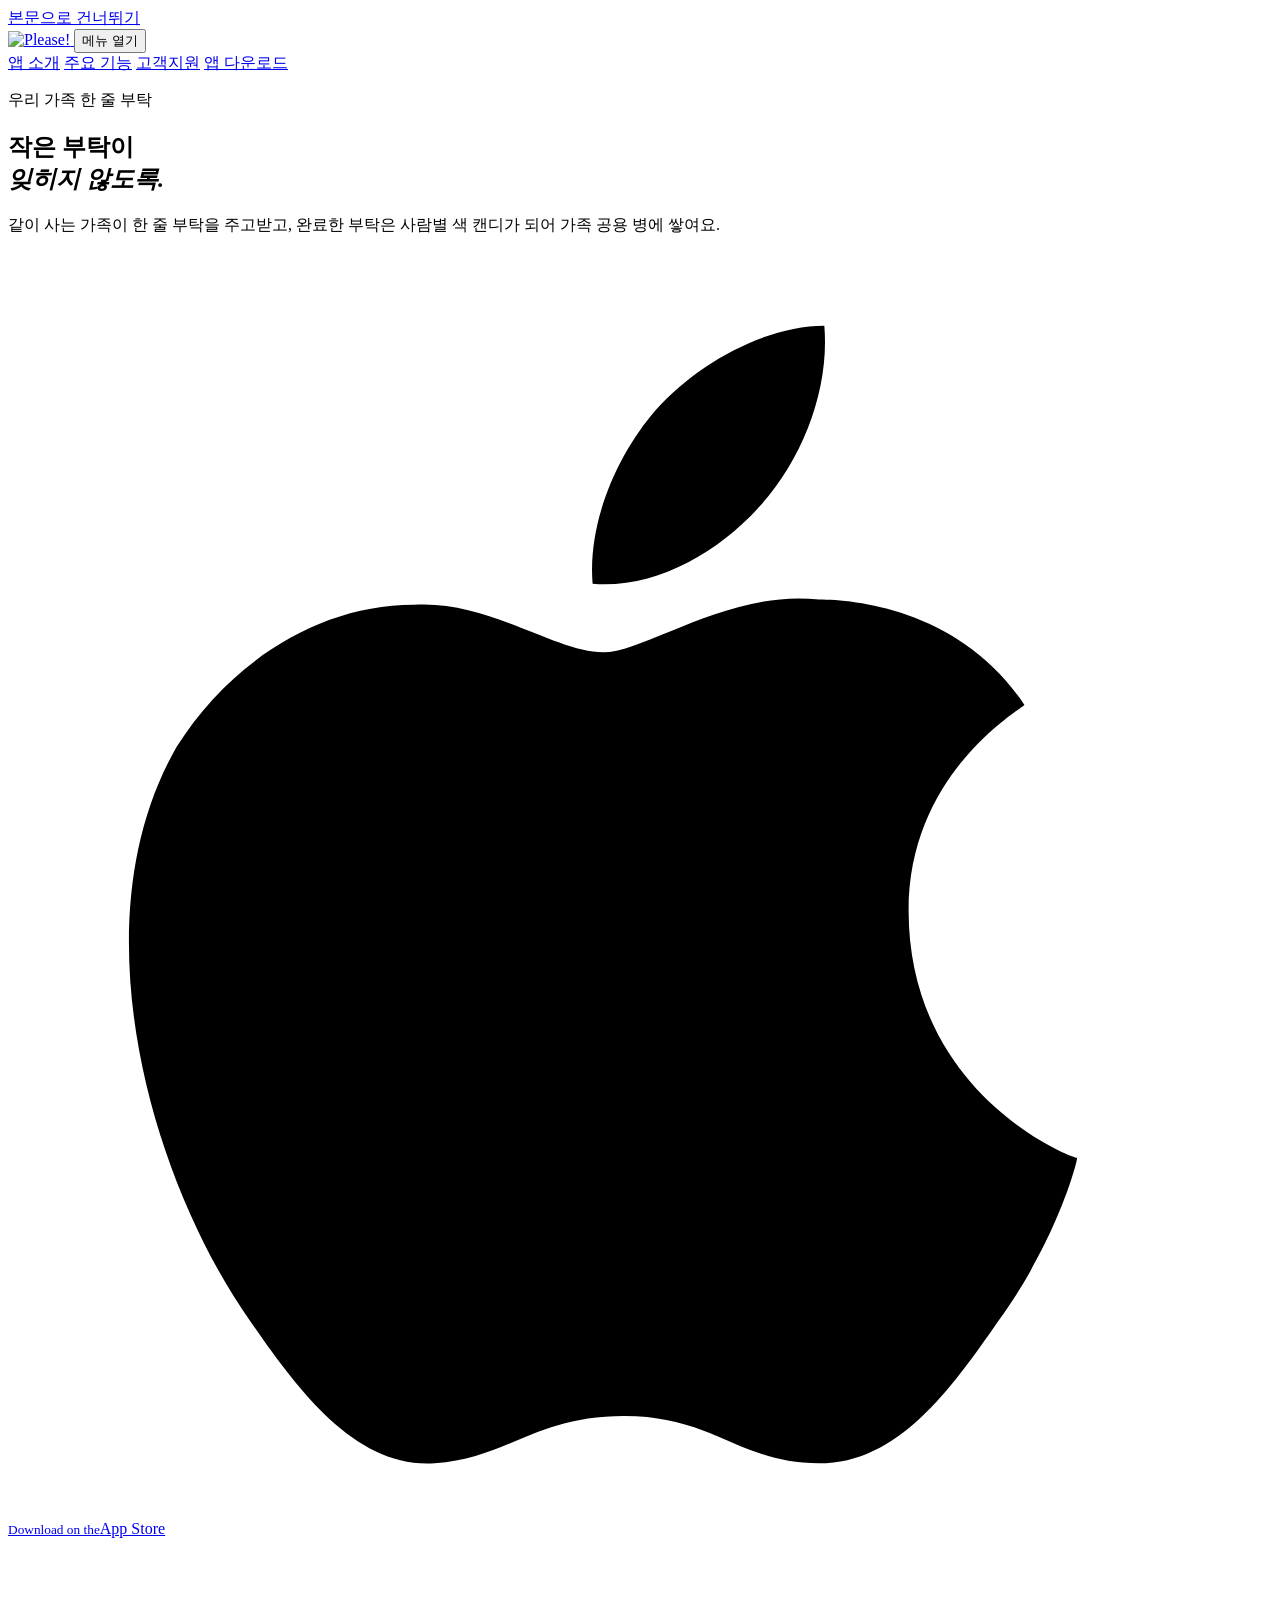
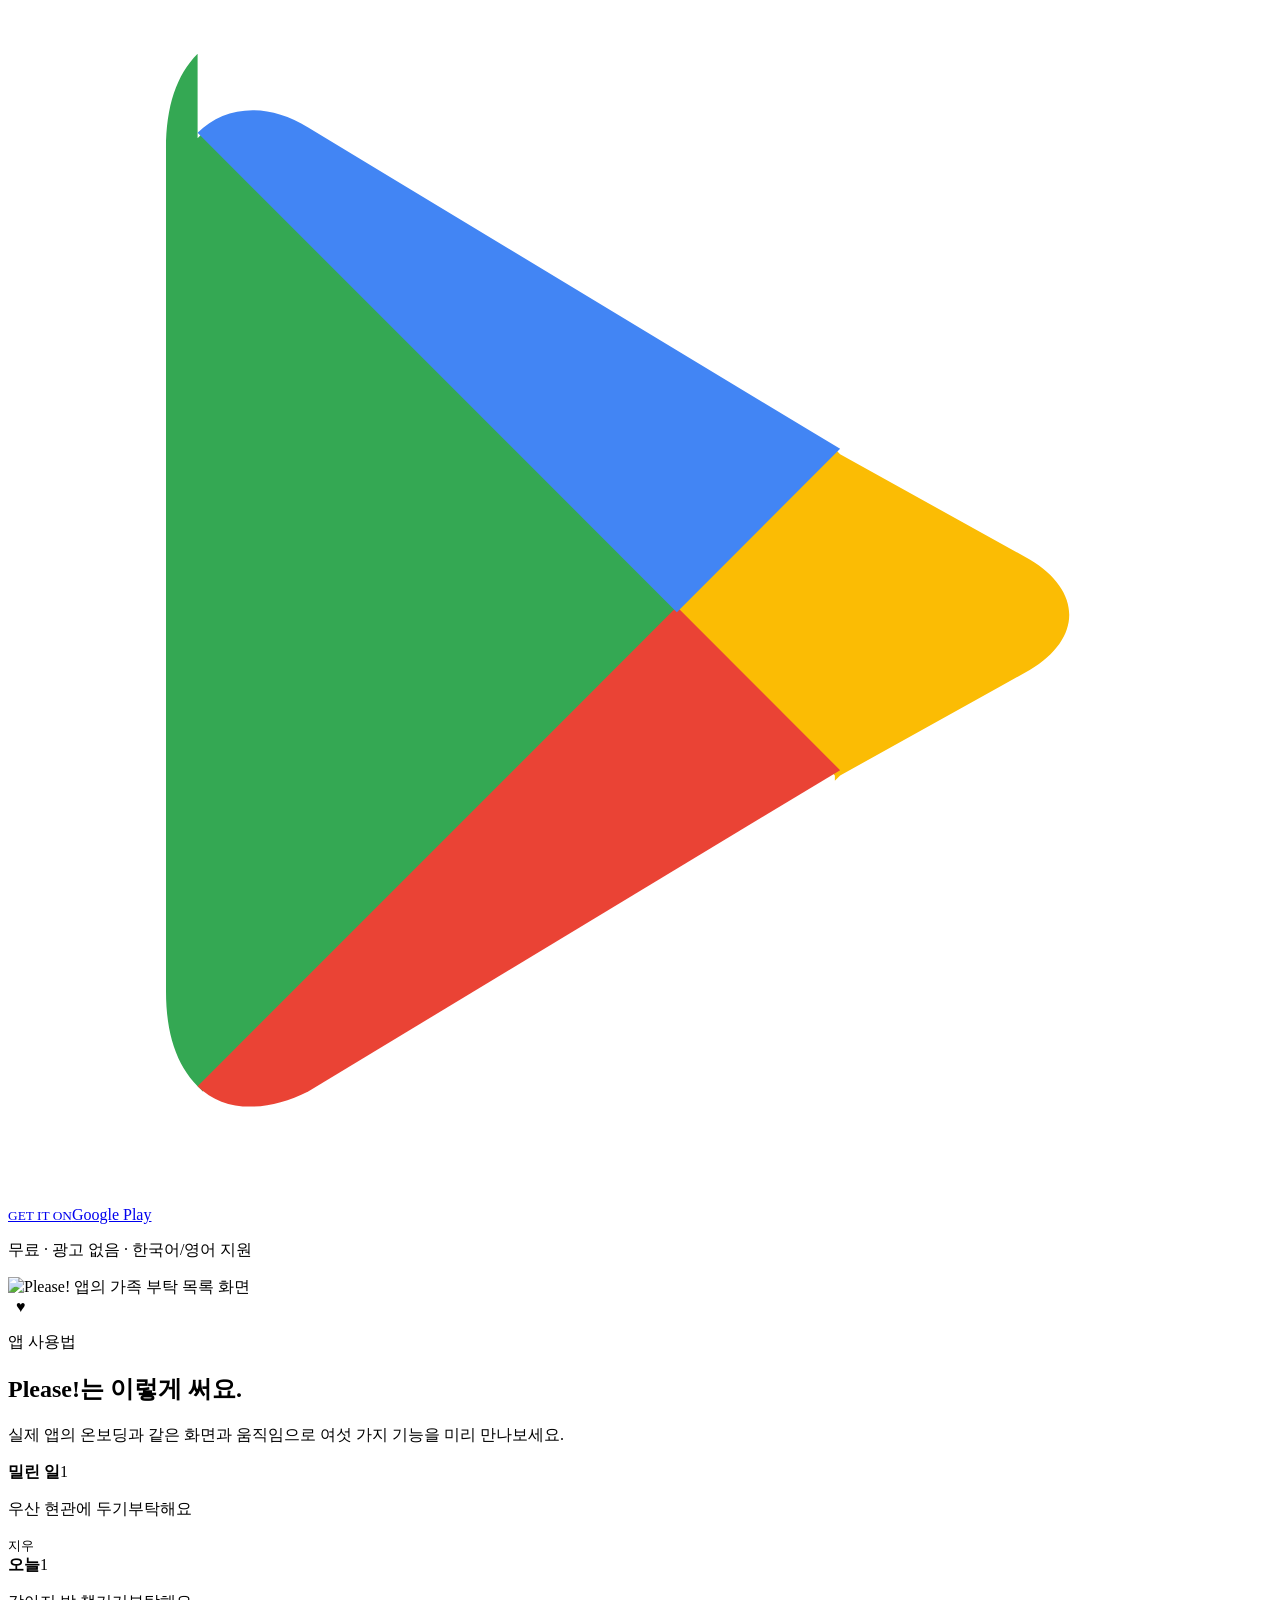
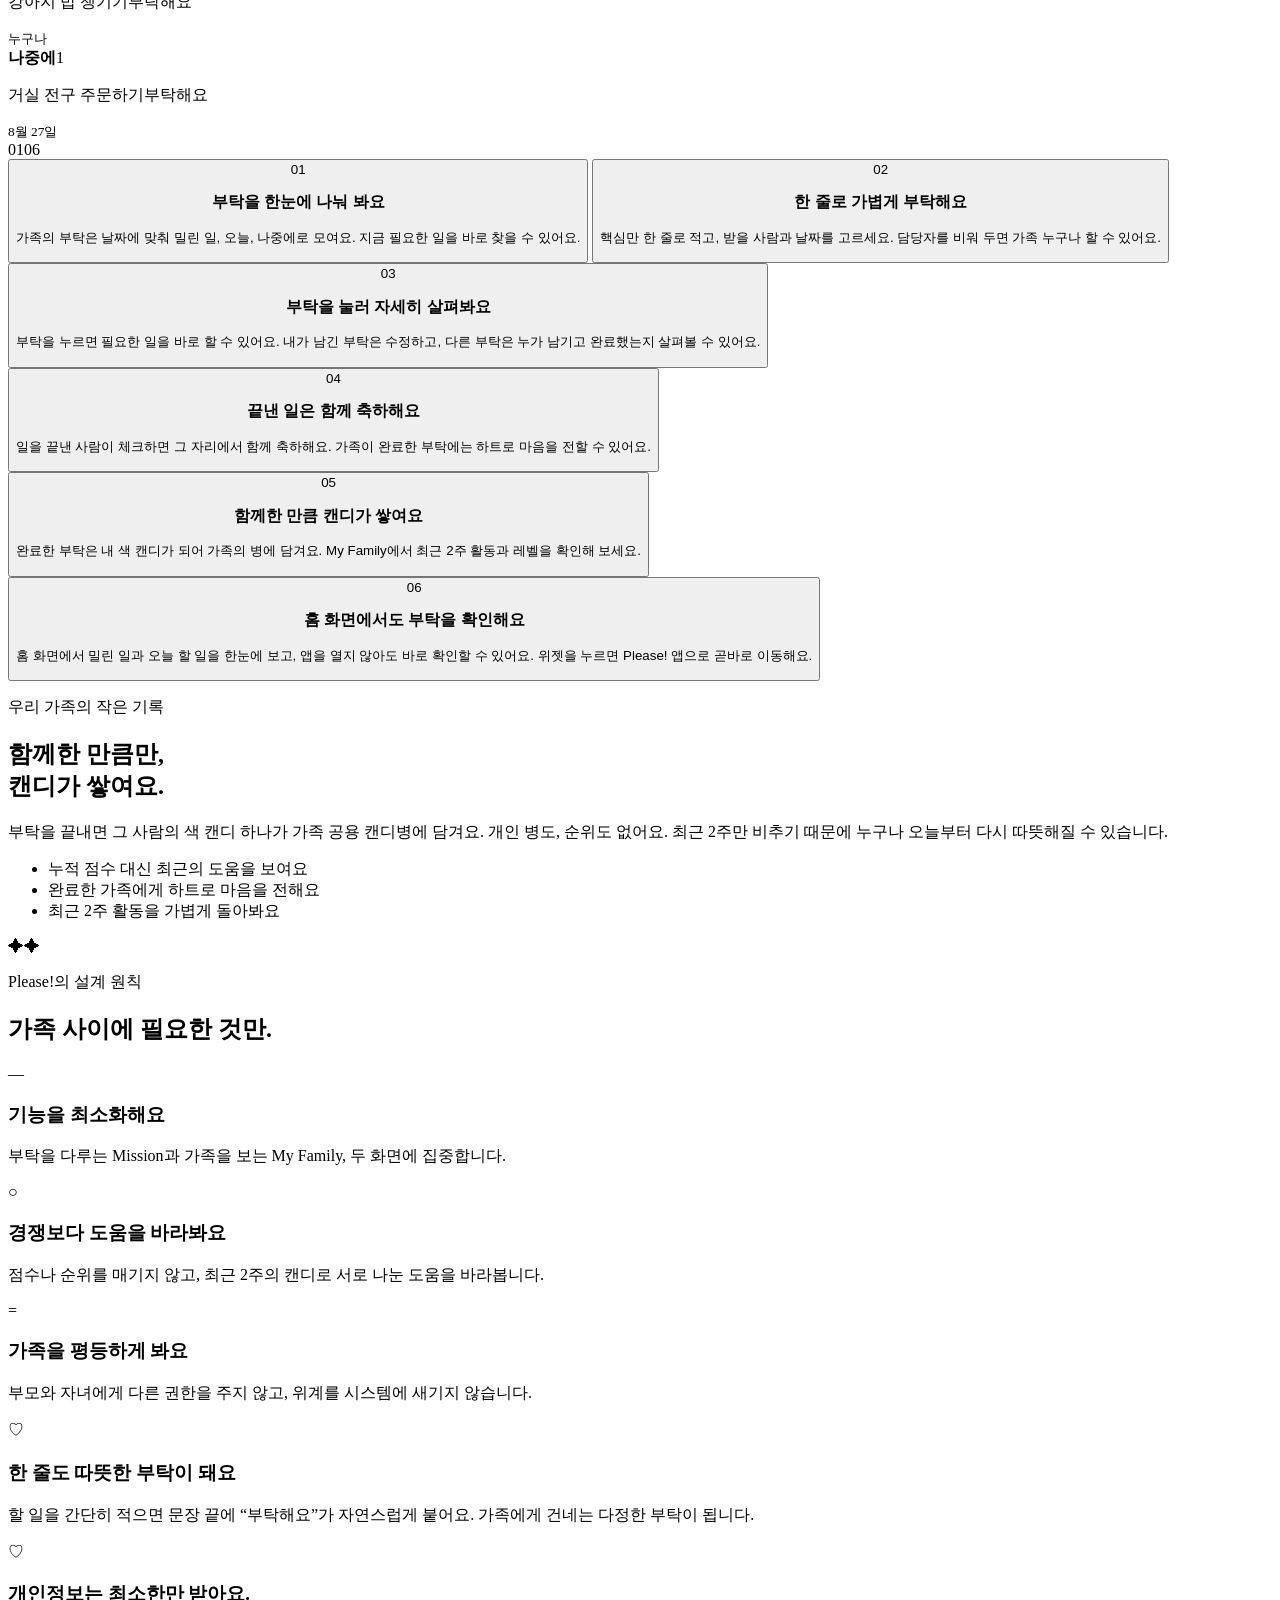
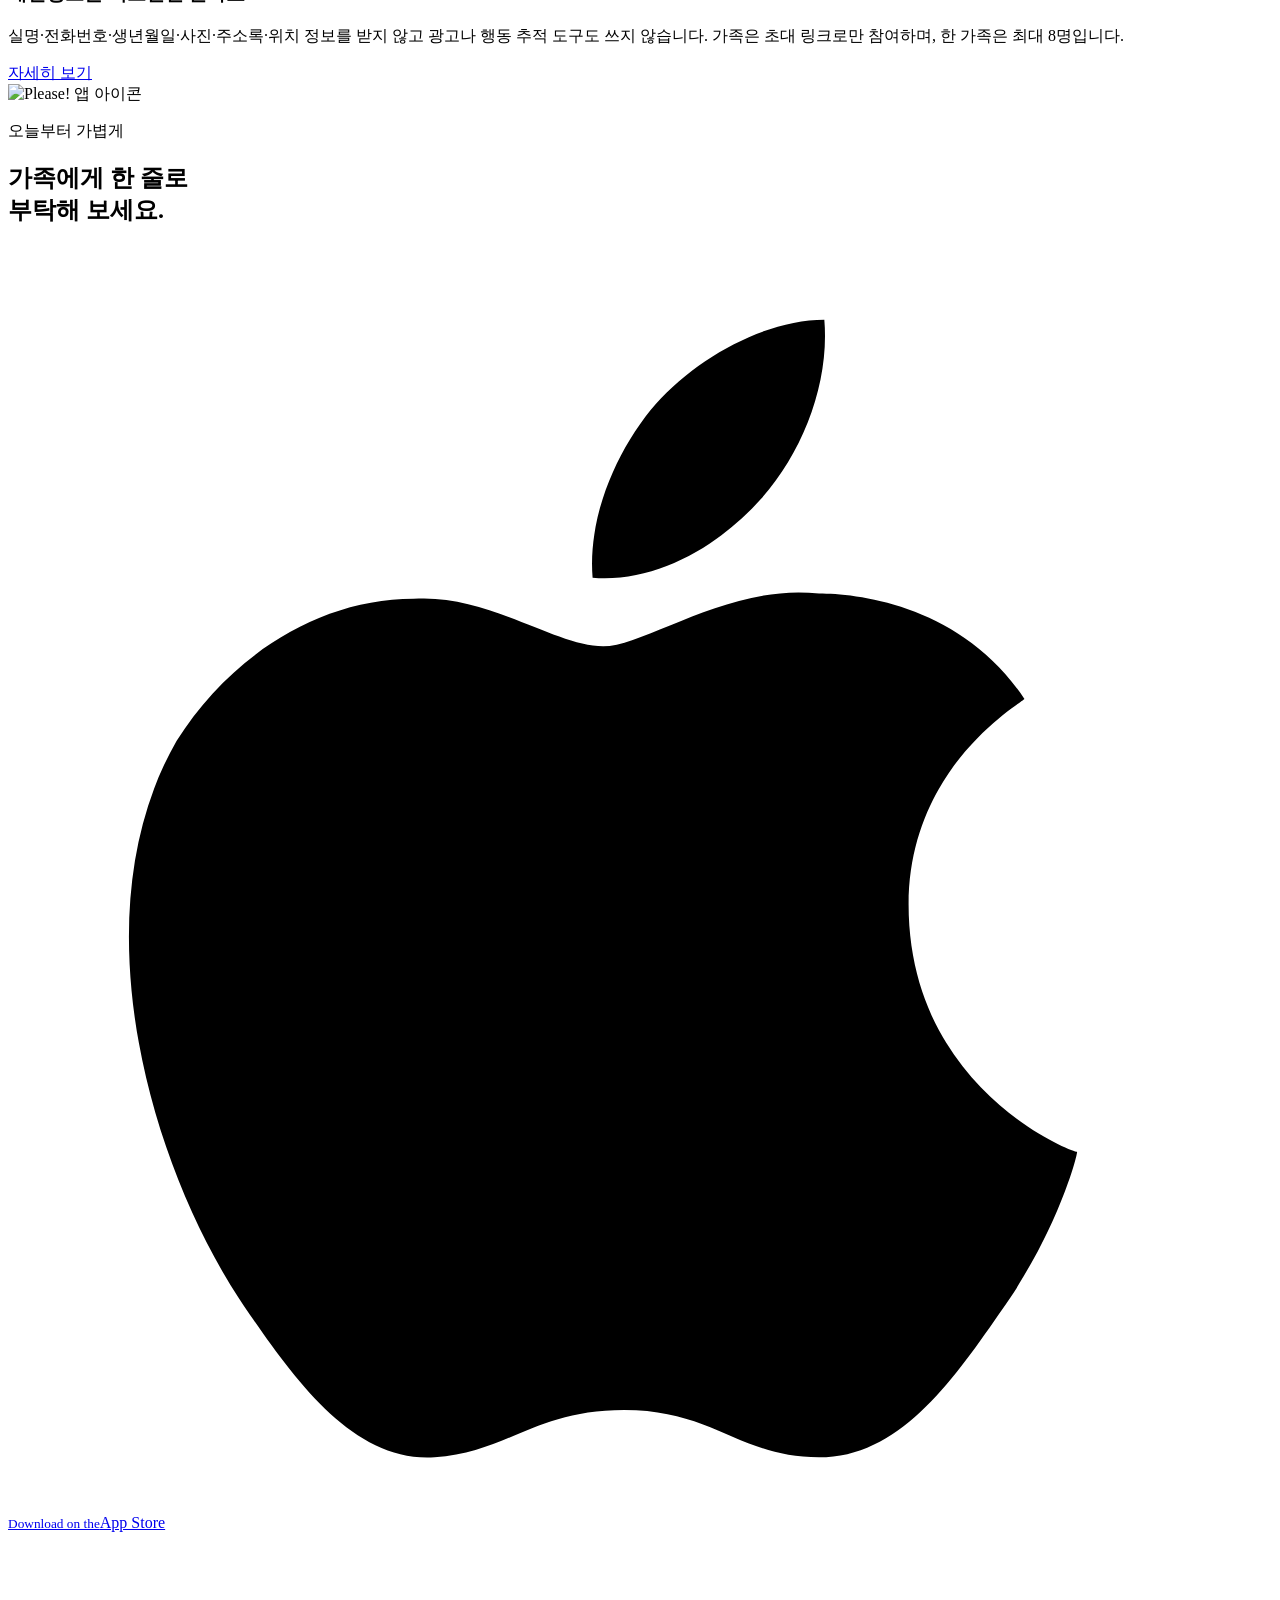
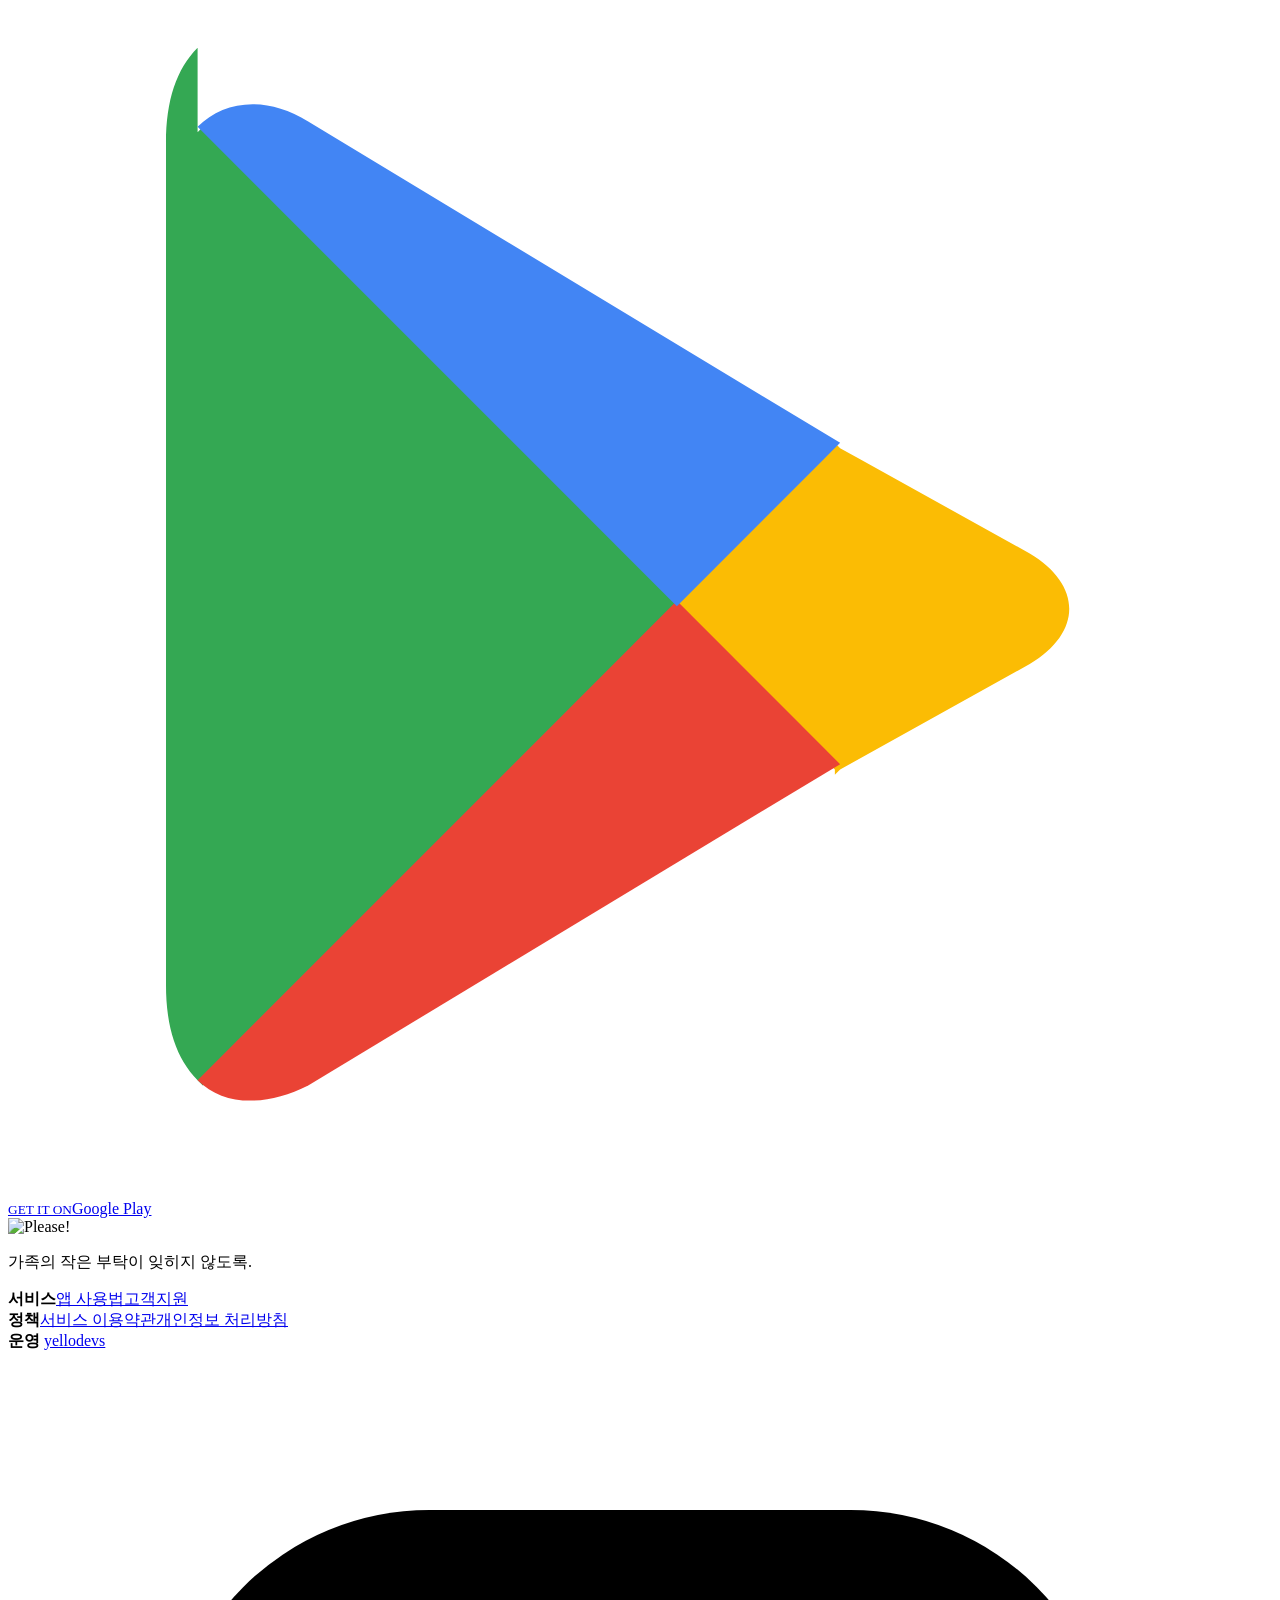
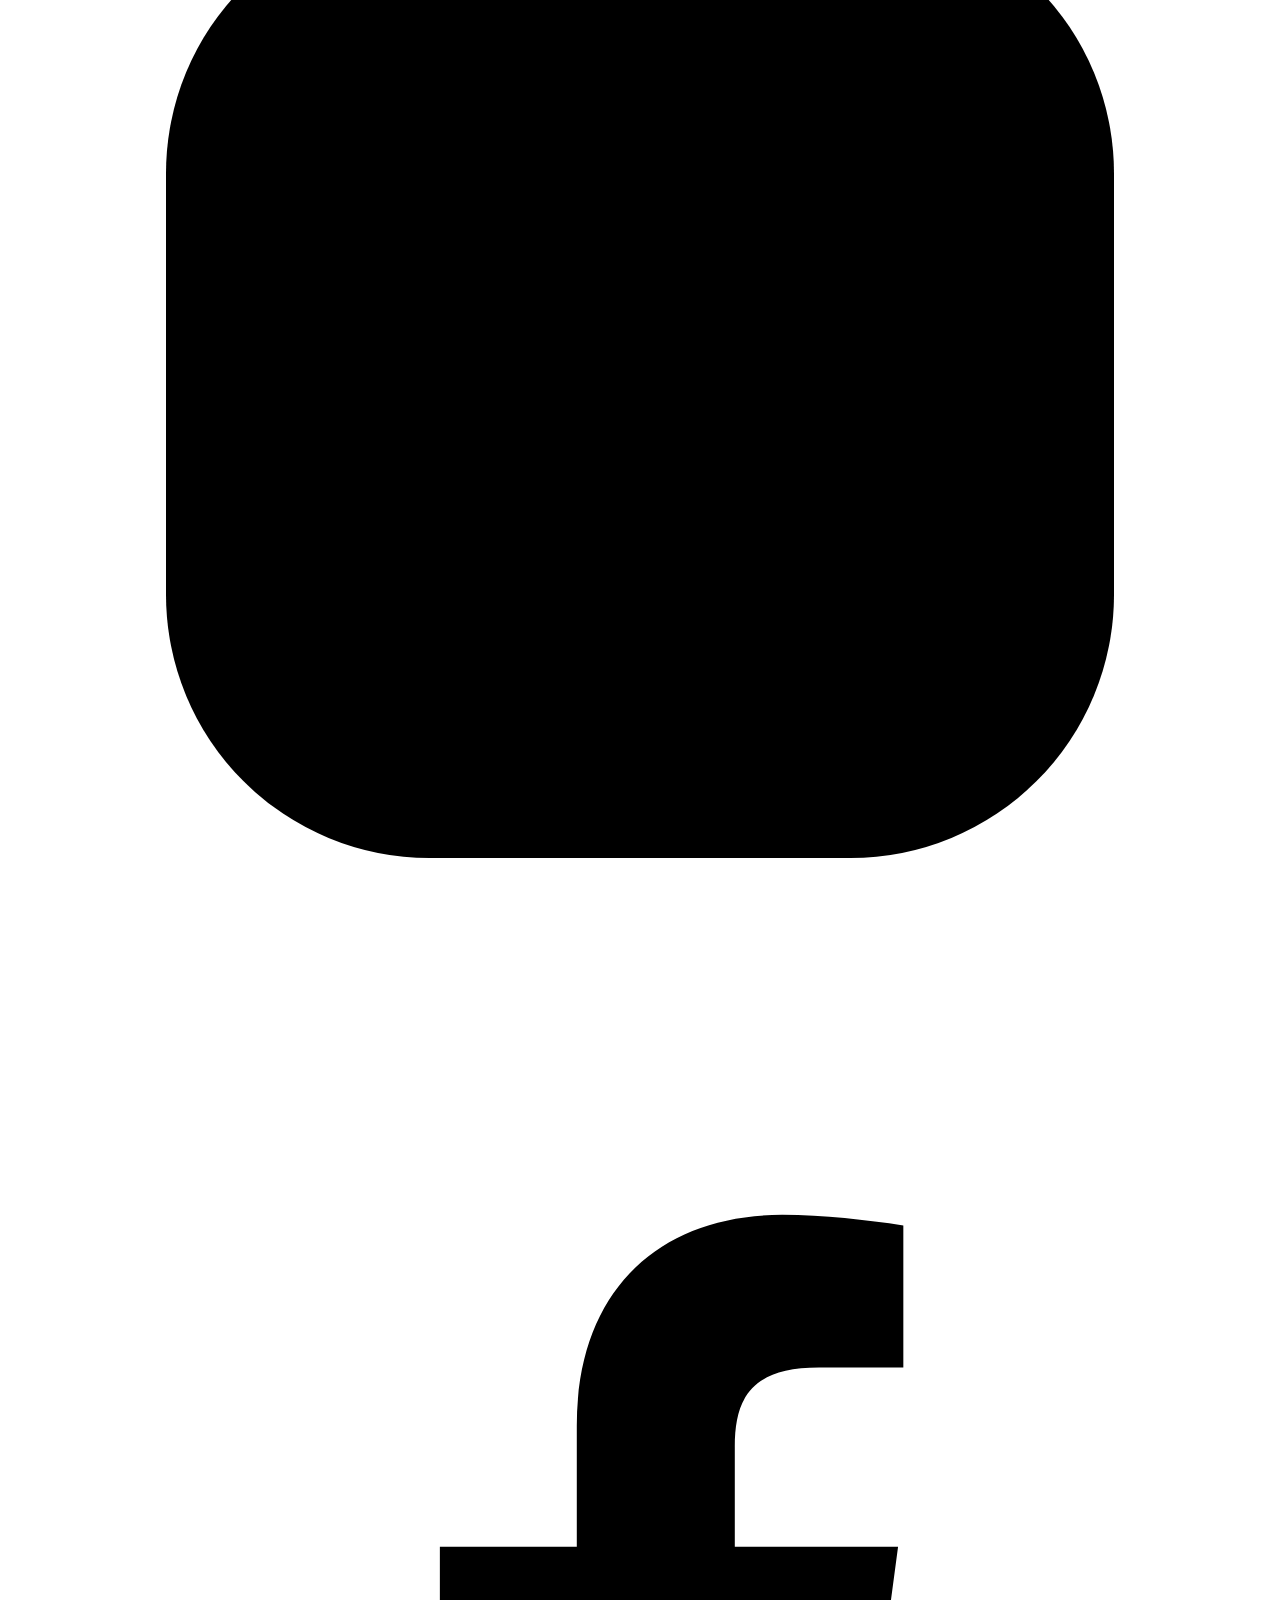
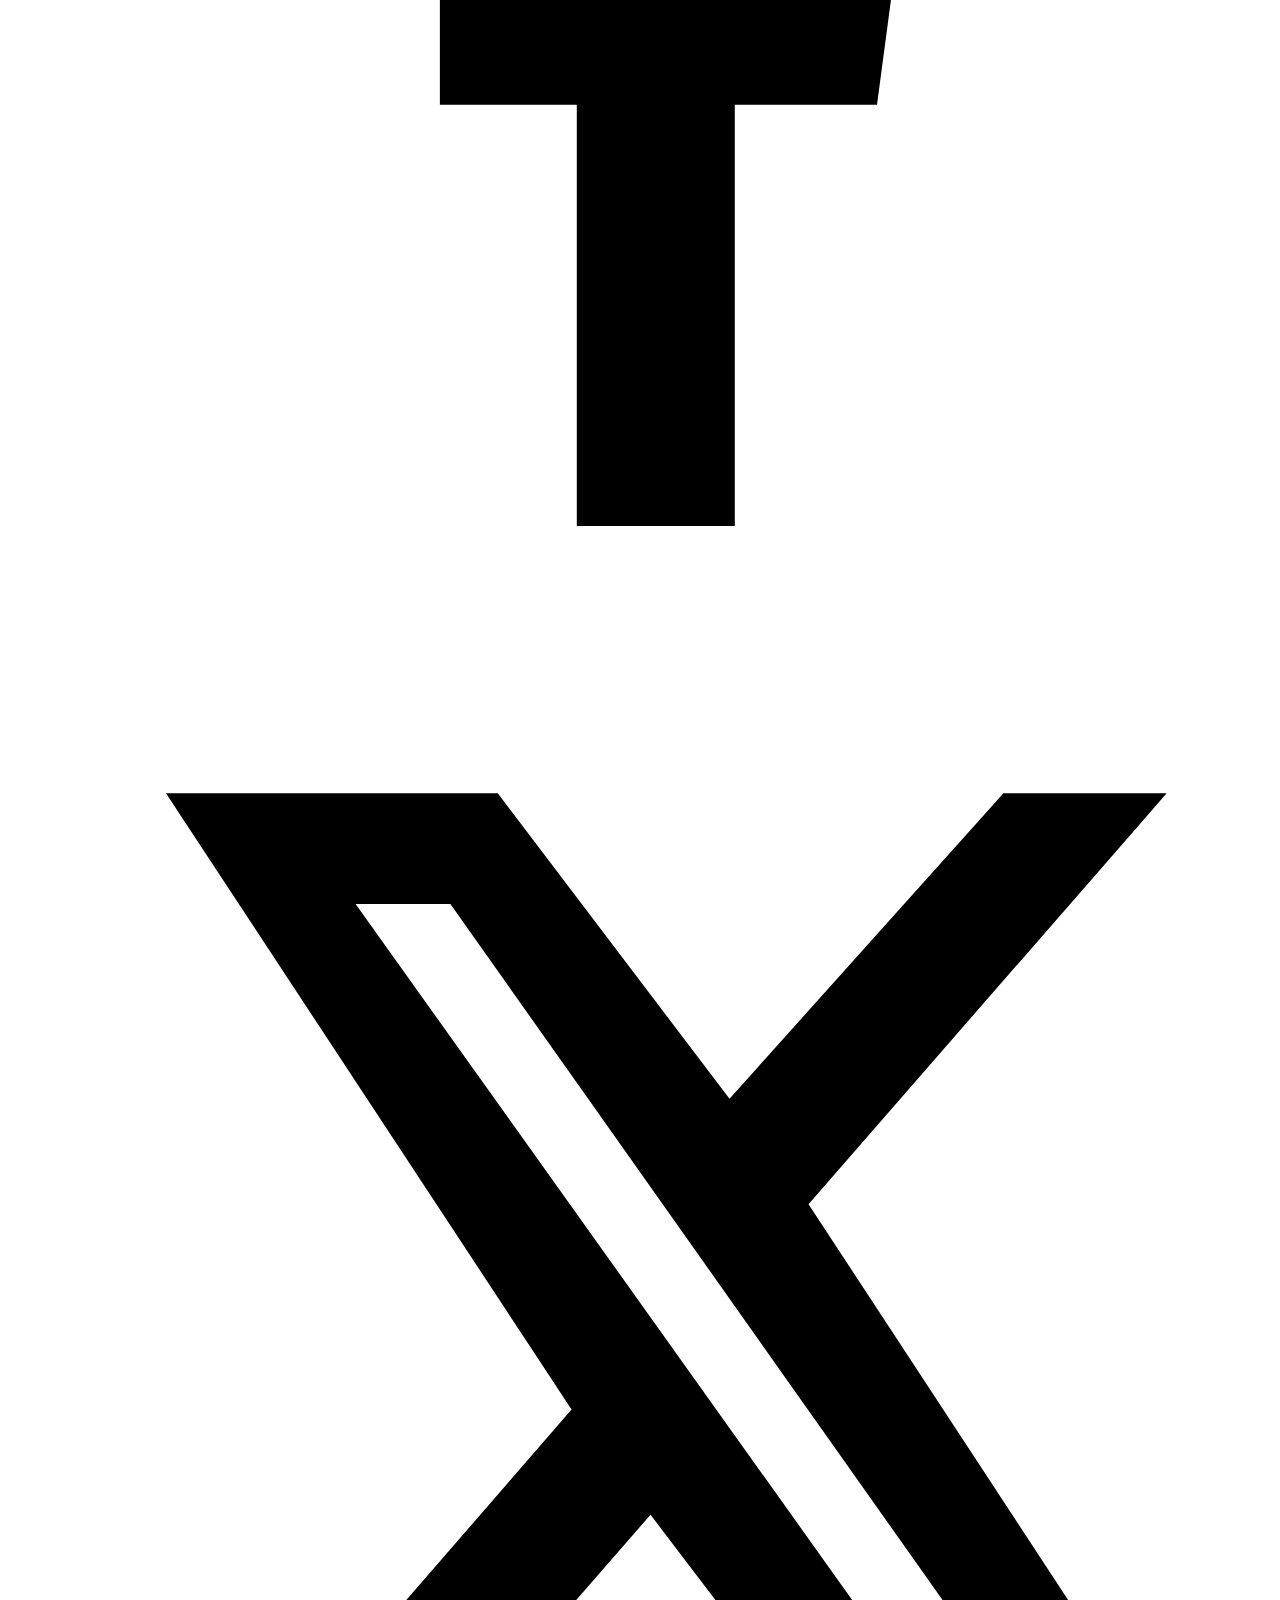
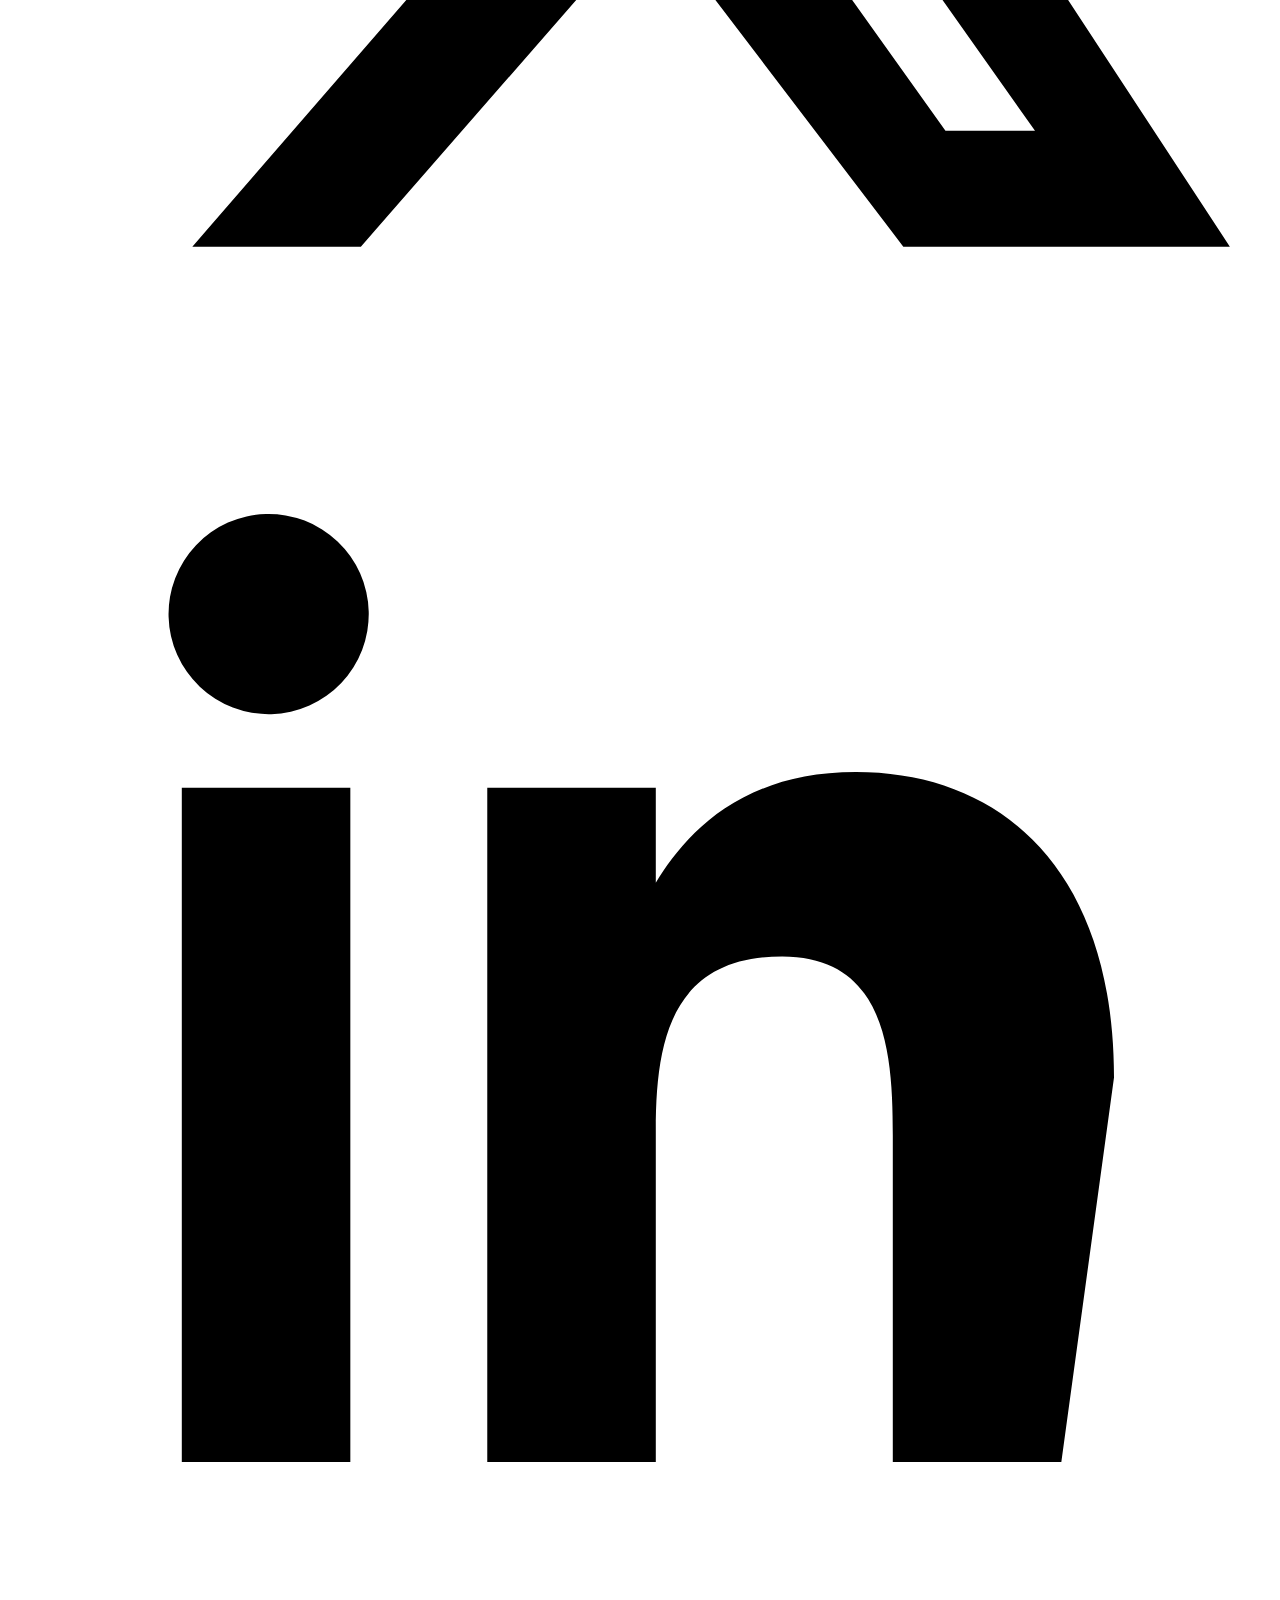
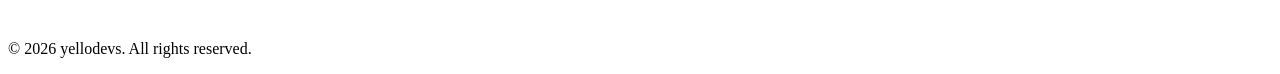
==== commit b0643485: "Sync live mobile improvements and use root-relative asset paths - Sync mobile navigation animations," ====
--- a/site/index.html
+++ b/site/index.html
@@ -6,8 +6,8 @@
     <meta name="theme-color" content="#fff8ef" />
     <meta name="description" content="가족의 작은 부탁이 잊히지 않도록. 한 줄 부탁과 캔디로 함께하는 가족 할 일 앱 Please!" />
     <link rel="canonical" href="https://please.yellodevs.space/" />
-    <link rel="icon" type="image/png" href="favicon.png?v=2" />
-    <link rel="apple-touch-icon" href="favicon.png?v=2" />
+    <link rel="icon" type="image/png" href="/favicon.png?v=2" />
+    <link rel="apple-touch-icon" href="/favicon.png?v=2" />
     <meta property="og:type" content="website" />
     <meta property="og:locale" content="ko_KR" />
     <meta property="og:site_name" content="Please!" />
@@ -25,14 +25,14 @@
     <meta name="twitter:description" content="한 줄 부탁을 나누고, 함께 끝낸 일은 가족의 캔디로 쌓아 보세요." />
     <meta name="twitter:image" content="https://please.yellodevs.space/assets/social/please-og.png?v=20261005" />
     <title>Please! — 우리 가족 한 줄 부탁</title>
-    <link rel="stylesheet" href="styles.css" />
-    <script src="script.js" defer></script>
+    <link rel="stylesheet" href="/styles.css" />
+    <script src="/script.js" defer></script>
   </head>
   <body>
     <a class="skip-link" href="#main">본문으로 건너뛰기</a>
     <header class="site-header" data-header>
-      <a class="brand" href="./" aria-label="Please! 홈">
-        <img src="assets/brand/please-logo.png" alt="Please!" />
+      <a class="brand" href="/" aria-label="Please! 홈">
+        <img src="/assets/brand/please-logo.png" alt="Please!" />
       </a>
       <button class="nav-toggle" type="button" aria-expanded="false" aria-controls="primary-nav" data-nav-toggle>
         <span></span><span></span><span></span><span class="sr-only">메뉴 열기</span>
@@ -40,7 +40,7 @@
       <nav class="primary-nav" id="primary-nav" aria-label="주요 메뉴" data-nav>
         <a href="#features">앱 소개</a>
         <a href="#guide">주요 기능</a>
-        <a href="support/">고객지원</a>
+        <a href="/support/">고객지원</a>
         <a class="nav-cta" href="#download">앱 다운로드</a>
       </nav>
     </header>
@@ -63,13 +63,13 @@
               <span><small>GET IT ON</small>Google Play</span>
             </a>
           </div>
-          <p class="hero-note">무료 · 광고 없음 · 한국어와 영어 지원</p>
+          <p class="hero-note">무료 · 광고 없음 · 한국어/영어 지원</p>
         </div>
 
         <div class="hero-visual reveal" aria-label="Please! 앱의 부탁 목록 미리보기">
-          <div class="hero-phone hero-phone-cutout"><img src="assets/previews/hero-phone.png" alt="Please! 앱의 가족 부탁 목록 화면" /></div>
-          <span class="floating-character character-dog" aria-hidden="true"><img src="assets/brand/gyuri.webp" alt="" /></span>
-          <span class="floating-character character-one" aria-hidden="true"><img src="assets/brand/junyoung.webp" alt="" /></span>
+          <div class="hero-phone hero-phone-cutout"><img src="/assets/previews/hero-phone.png" alt="Please! 앱의 가족 부탁 목록 화면" /></div>
+          <span class="floating-character character-dog" aria-hidden="true"><img src="/assets/brand/gyuri.webp" alt="" /></span>
+          <span class="floating-character character-one" aria-hidden="true"><img src="/assets/brand/junyoung.webp" alt="" /></span>
           <span class="floating-heart" aria-hidden="true">♥</span>
           <span class="floating-candy candy-one" aria-hidden="true"></span>
           <span class="floating-candy candy-two" aria-hidden="true"></span>
@@ -127,7 +127,7 @@
         <div class="candy-copy reveal">
           <p class="eyebrow">우리 가족의 작은 기록</p>
           <h2 id="candy-title">함께한 만큼만,<br />캔디가 쌓여요.</h2>
-          <p>부탁을 끝내면 그 사람의 색 캔디 하나가 가족 공용 캔디병에 담겨요. 개인 병도, 순위도 없어요. 최근 2주만 비추기 때문에 누구나 오늘부터 다시 따뜻해질 수 있습니다.</p>
+          <p>부탁을 끝내면 그 사람의 <span class="keep-together">색 캔디 하나가</span> 가족 공용 캔디병에 담겨요. <span class="keep-together">개인 병도, 순위도 없어요.</span> 최근 2주만 비추기 때문에 누구나 오늘부터 다시 <span class="keep-together">따뜻해질 수 있습니다.</span></p>
           <ul class="check-list"><li>누적 점수 대신 최근의 도움을 보여요</li><li>완료한 가족에게 하트로 마음을 전해요</li><li>최근 2주 활동을 가볍게 돌아봐요</li></ul>
         </div>
         <div class="candy-visual-app reveal" aria-label="여러 색의 캔디가 담긴 가족 공용 캔디병"><div data-app-jar></div><span class="jar-sparkle one">✦</span><span class="jar-sparkle two">✦</span></div>
@@ -144,12 +144,12 @@
         <div class="privacy-promise reveal">
           <span aria-hidden="true">♡</span>
           <div><h3>개인정보는 최소한만 받아요.</h3><p>실명·전화번호·생년월일·사진·주소록·위치 정보를 받지 않고 광고나 행동 추적 도구도 쓰지 않습니다. 가족은 초대 링크로만 참여하며, 한 가족은 최대 8명입니다.</p></div>
-          <a href="privacy/">자세히 보기</a>
+          <a href="/privacy/">자세히 보기</a>
         </div>
       </section>
 
       <section class="download-band section-pad" id="download" aria-labelledby="download-title">
-        <div class="download-copy reveal"><img src="assets/brand/app-icon.png" alt="Please! 앱 아이콘" /><div><p class="eyebrow">오늘부터 가볍게</p><h2 id="download-title">가족에게 한 줄로<br />부탁해 보세요.</h2></div></div>
+        <div class="download-copy reveal"><img src="/assets/brand/app-icon.png" alt="Please! 앱 아이콘" /><div><p class="eyebrow">오늘부터 가볍게</p><h2 id="download-title">가족에게 한 줄로<br />부탁해 보세요.</h2></div></div>
         <div class="store-buttons reveal">
           <a class="store-button" href="https://apps.apple.com/kr/app/id6806937598" target="_blank" rel="noopener"><svg viewBox="0 0 24 24" aria-hidden="true"><path d="M17.1 12.5c0-2.6 2.1-3.8 2.2-3.9-1.2-1.8-3.2-2-3.9-2-1.7-.2-3.3 1-4.1 1-.9 0-2.2-1-3.6-.9-1.8 0-3.5 1.1-4.5 2.7-1.9 3.3-.5 8.2 1.4 10.9.9 1.3 2 2.8 3.5 2.7 1.4-.1 1.9-.9 3.6-.9 1.7 0 2.2.9 3.7.9 1.5 0 2.5-1.4 3.4-2.7 1.1-1.5 1.5-3 1.5-3.1-.1 0-3.2-1.2-3.2-4.7zM14.3 4.8c.8-.9 1.3-2.2 1.2-3.4-1.1 0-2.4.7-3.2 1.6-.7.8-1.3 2.1-1.2 3.3 1.2.1 2.4-.6 3.2-1.5z"/></svg><span><small>Download on the</small>App Store</span></a>
           <a class="store-button" href="https://play.google.com/store/apps/details?id=kr.please.app" target="_blank" rel="noopener"><svg viewBox="0 0 24 24" aria-hidden="true"><path d="M3.6 2.2c-.4.4-.6 1-.6 1.8v16c0 .8.2 1.4.6 1.8l.1.1 9-9v-.2l-9-9-.1.1z" fill="#34a853"/><path d="m15.7 15.9-3-3v-.2l3-3 .1.1 3.6 2c1 .6 1 1.5 0 2.1l-3.6 2-.1.1z" fill="#fbbc04"/><path d="m15.8 15.8-3.1-3.1-9.1 9.1c.5.5 1.3.5 2.1.1l10.1-6.1z" fill="#ea4335"/><path d="M15.8 9.7 5.7 3.6c-.8-.5-1.6-.4-2.1.1l9.1 9.1 3.1-3.1z" fill="#4285f4"/></svg><span><small>GET IT ON</small>Google Play</span></a>
@@ -168,10 +168,10 @@
     </template>
 
     <footer class="site-footer">
-      <div class="footer-brand"><img src="assets/brand/please-logo.png" alt="Please!" /><p>가족의 작은 부탁이 잊히지 않도록.</p></div>
+      <div class="footer-brand"><img src="/assets/brand/please-logo.png" alt="Please!" /><p>가족의 작은 부탁이 잊히지 않도록.</p></div>
       <div class="footer-links">
-        <div><strong>서비스</strong><a href="#guide">앱 사용법</a><a href="support/">고객지원</a></div>
-        <div><strong>정책</strong><a href="terms/">서비스 이용약관</a><a href="privacy/">개인정보 처리방침</a></div>
+        <div><strong>서비스</strong><a href="#guide">앱 사용법</a><a href="/support/">고객지원</a></div>
+        <div><strong>정책</strong><a href="/terms/">서비스 이용약관</a><a href="/privacy/">개인정보 처리방침</a></div>
         <div>
           <strong>운영</strong>
           <a href="https://yellodevs.space" target="_blank" rel="noopener">yellodevs</a>
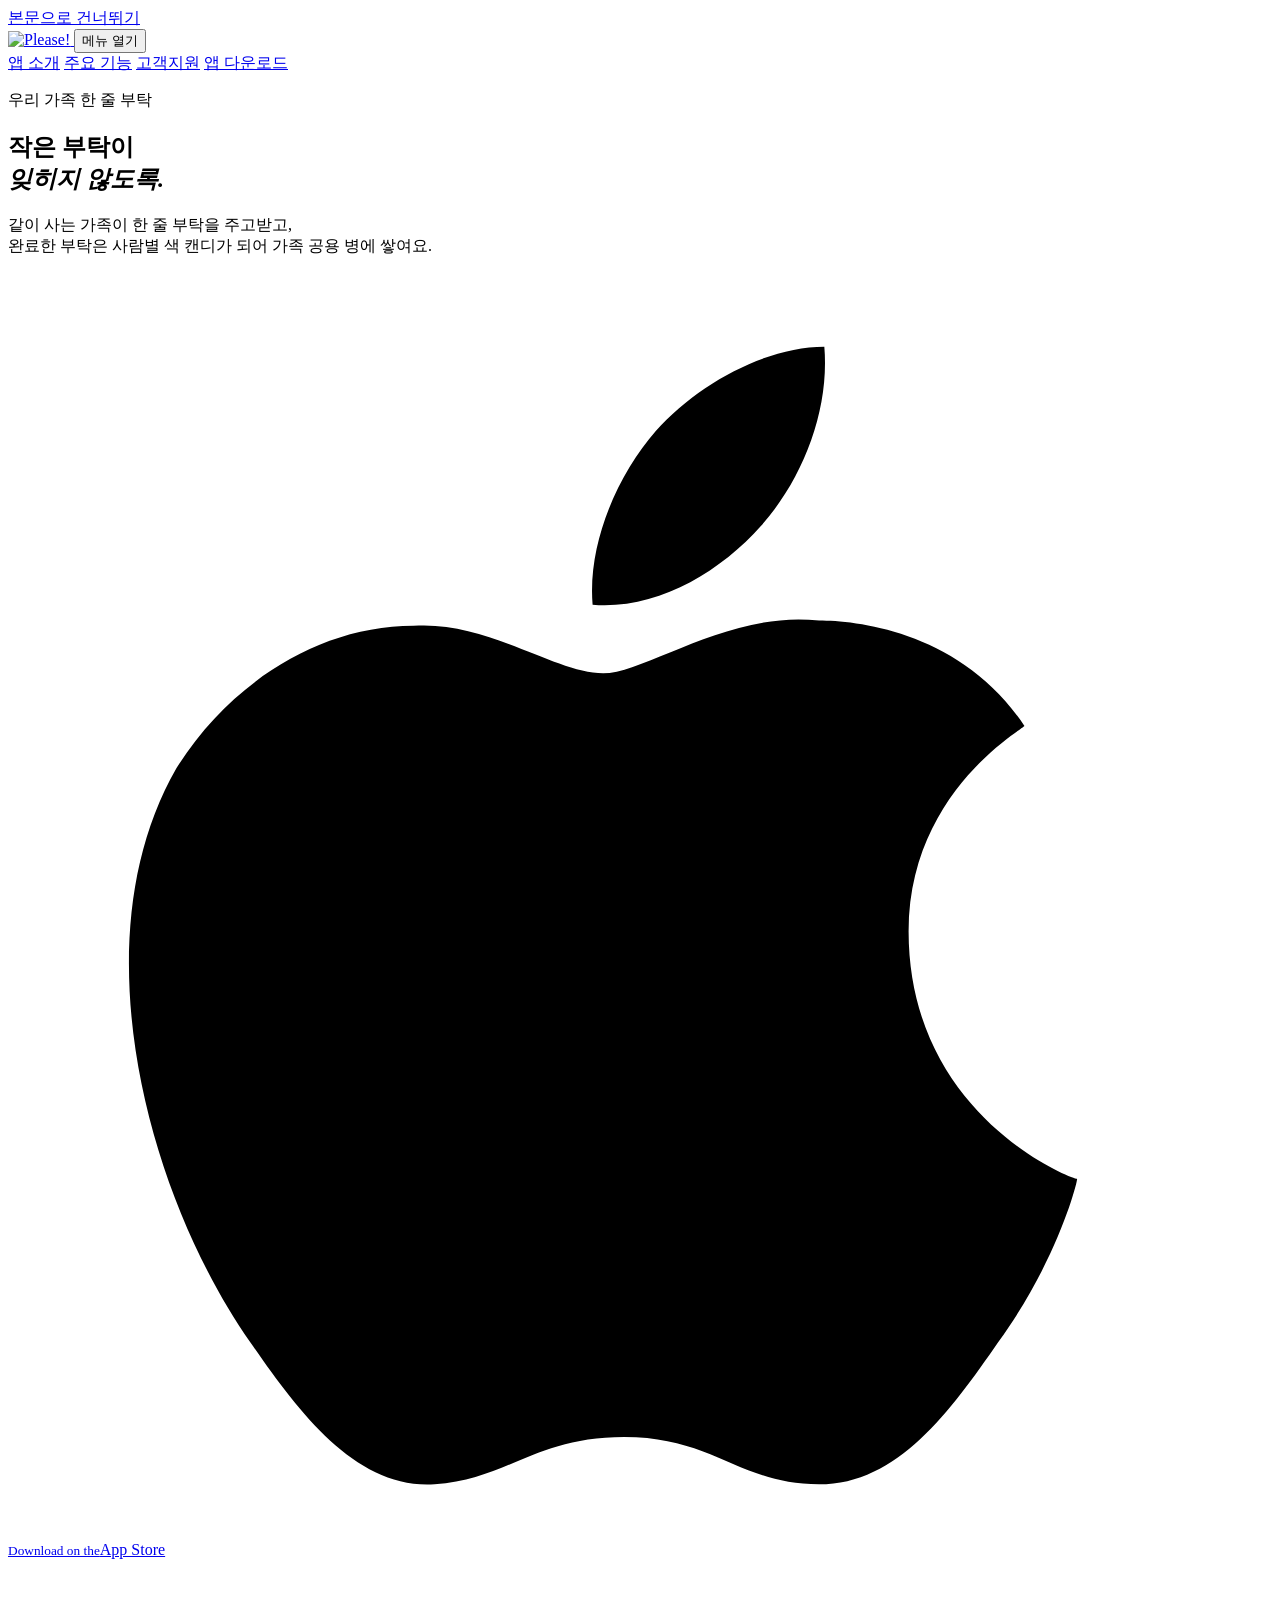
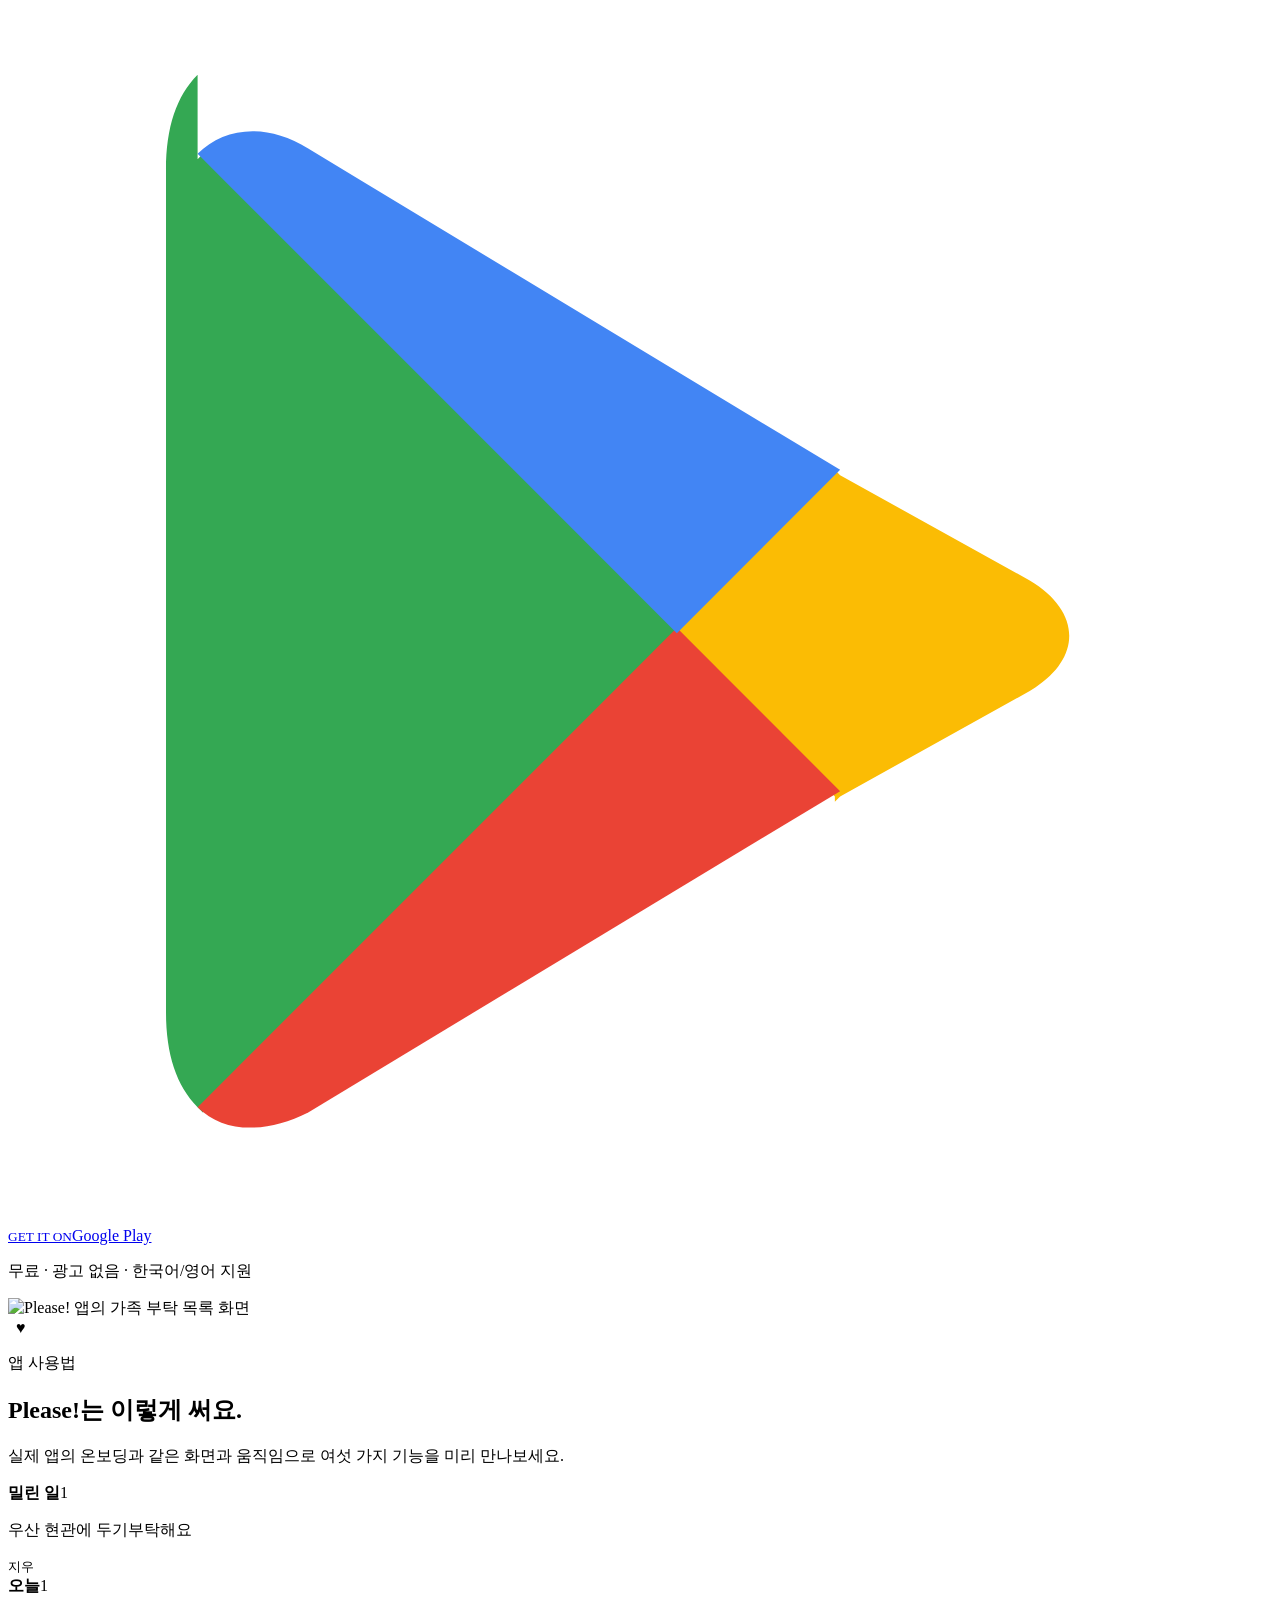
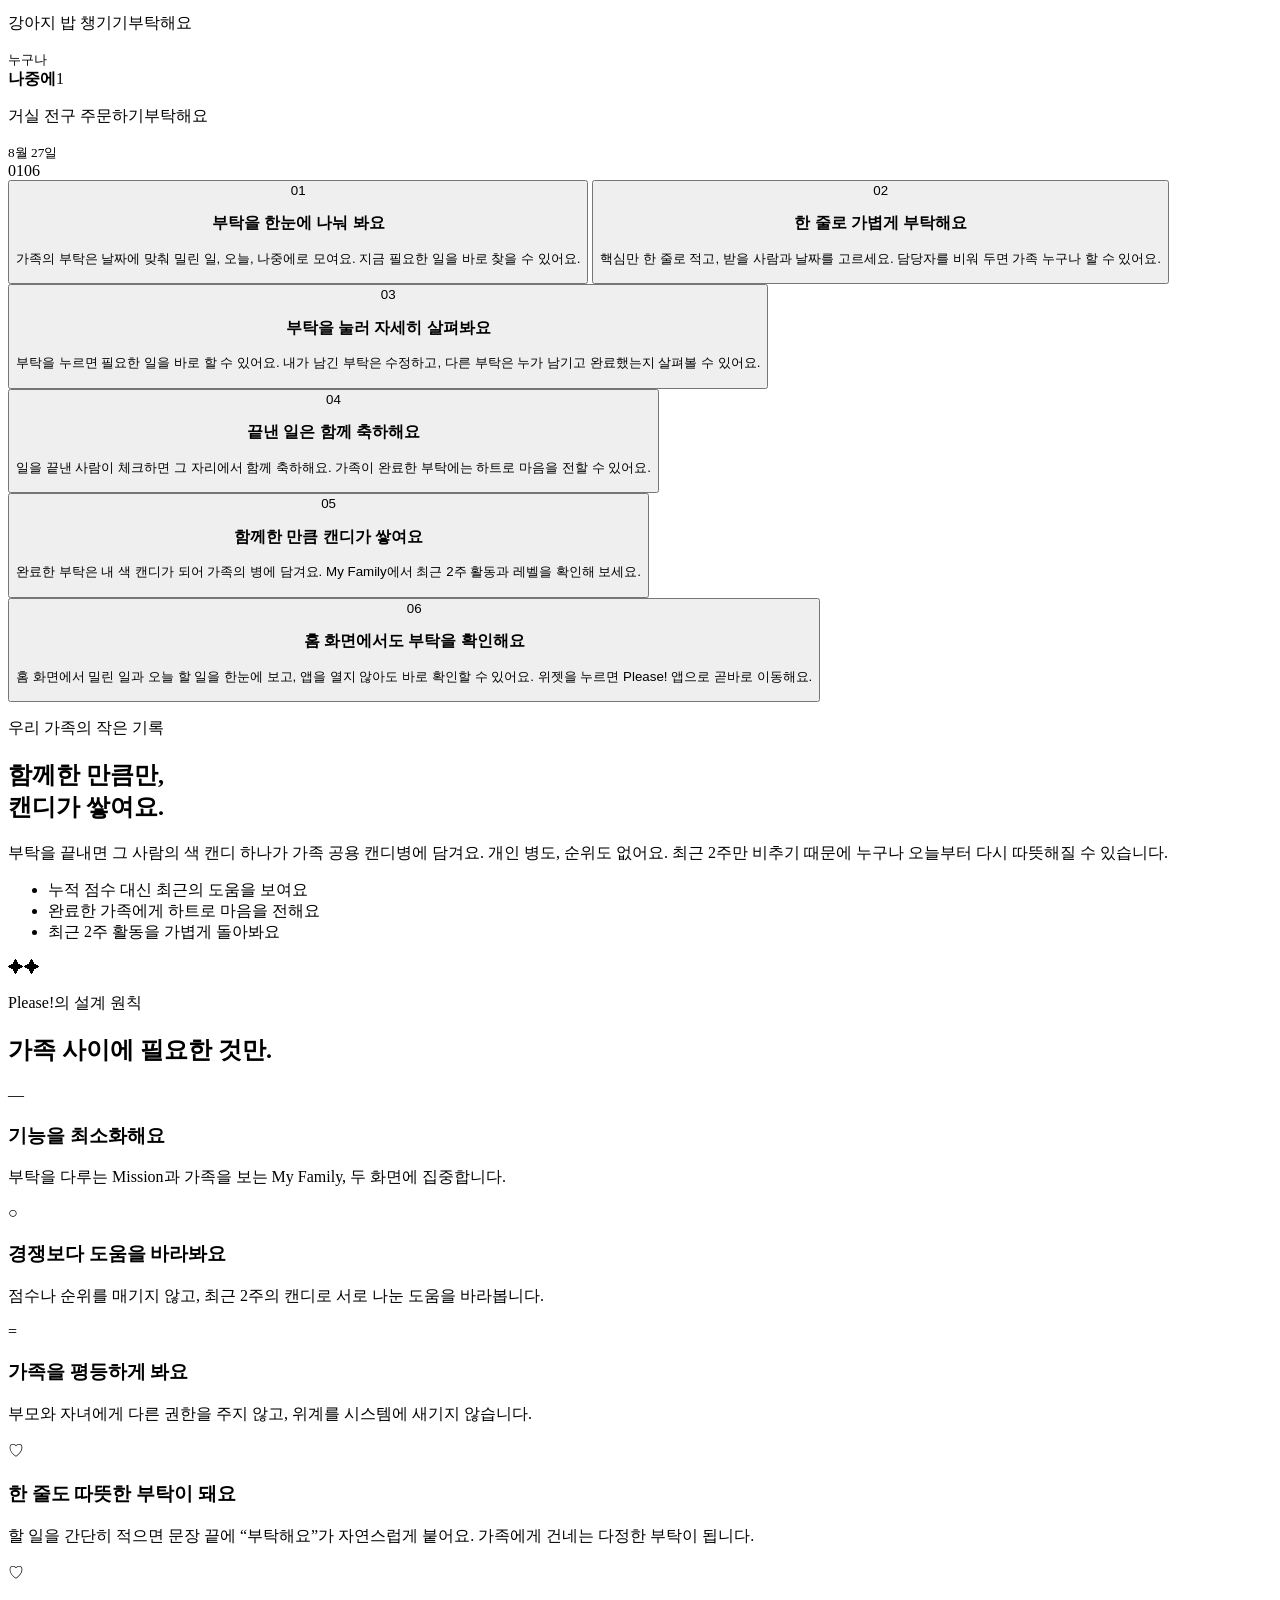
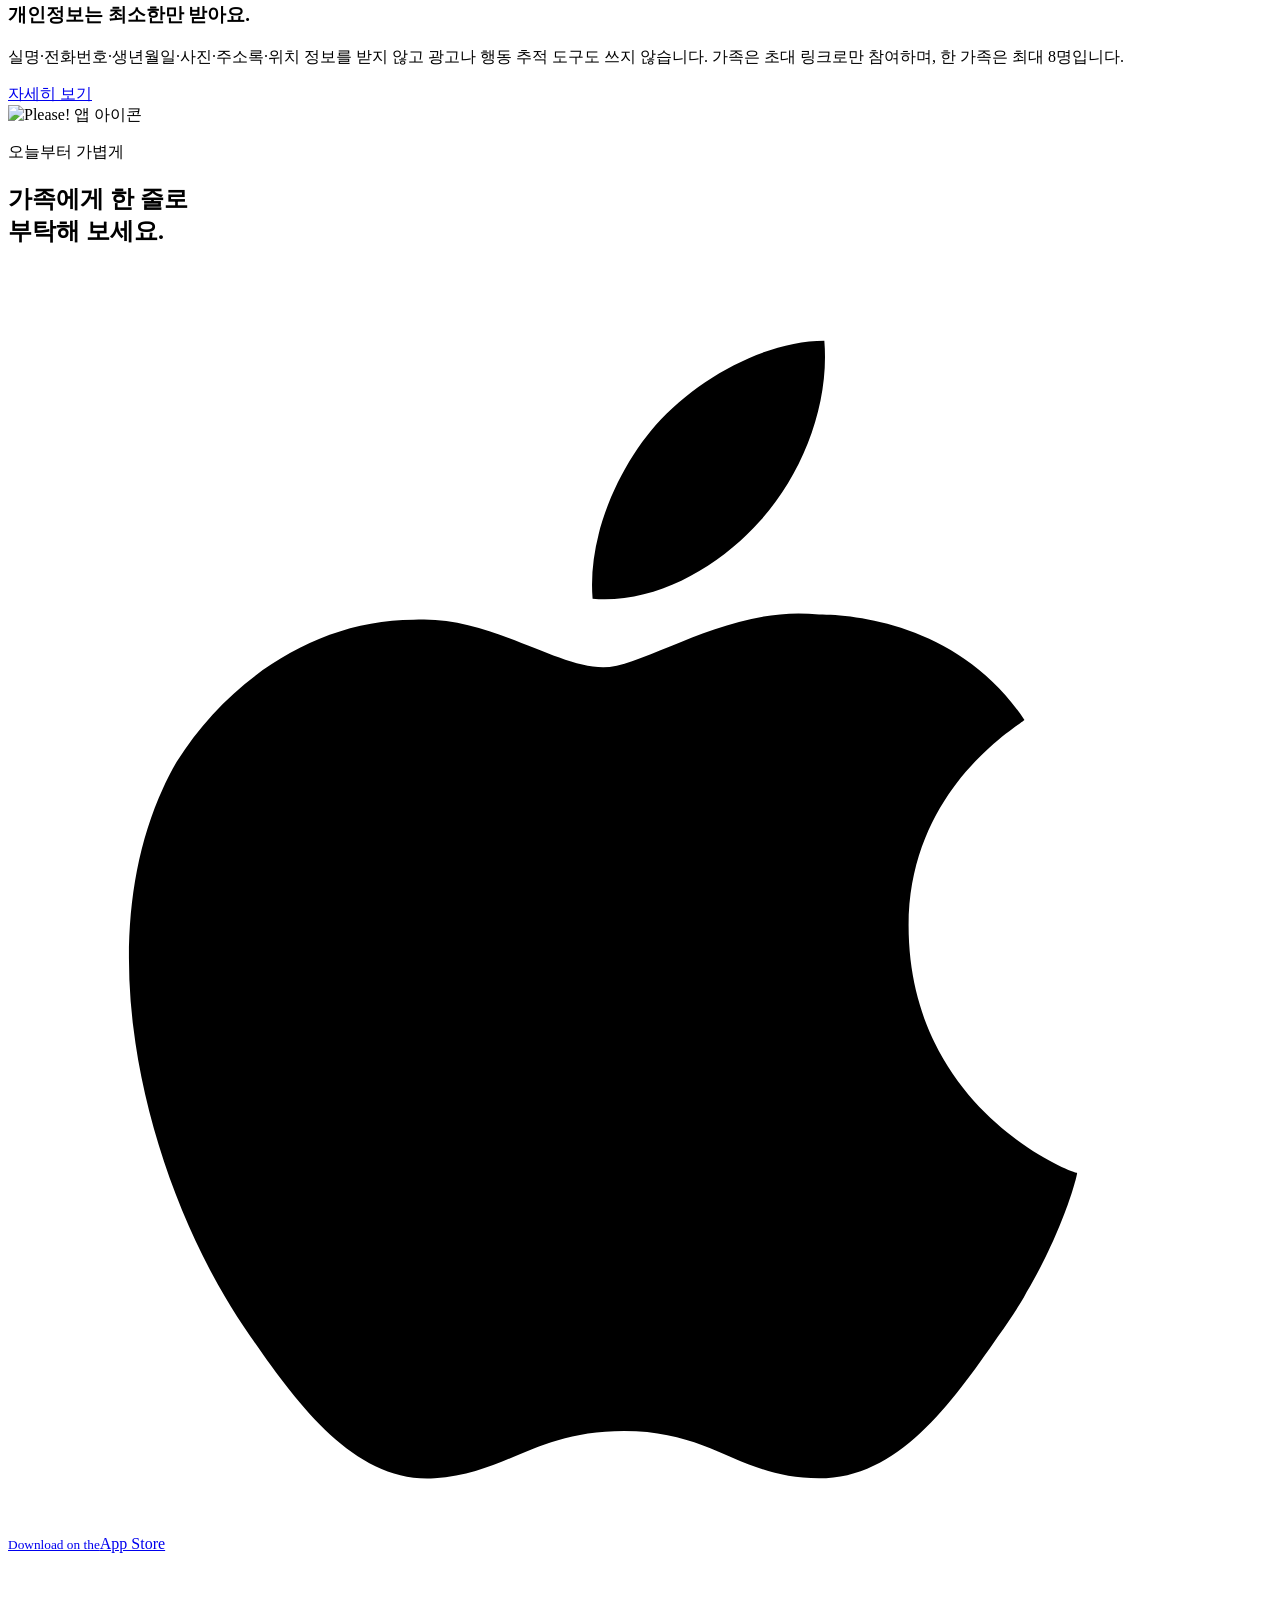
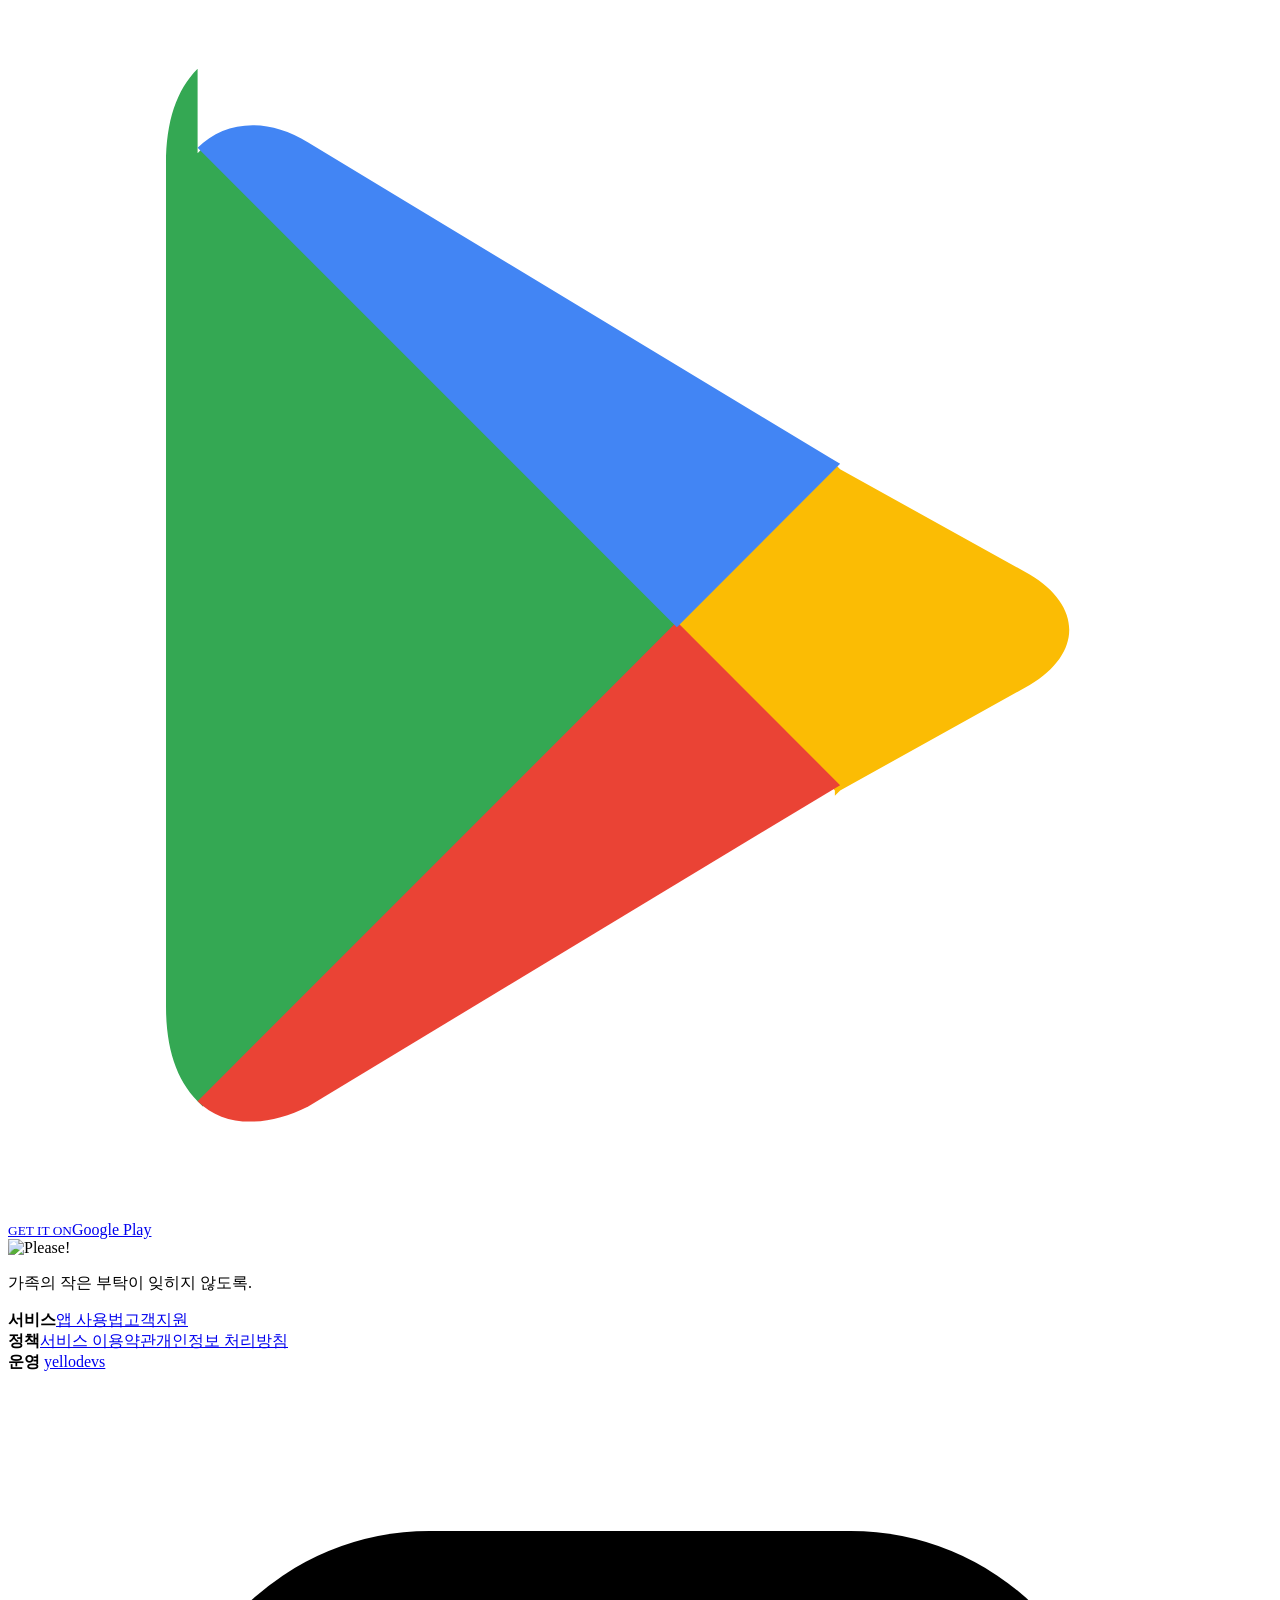
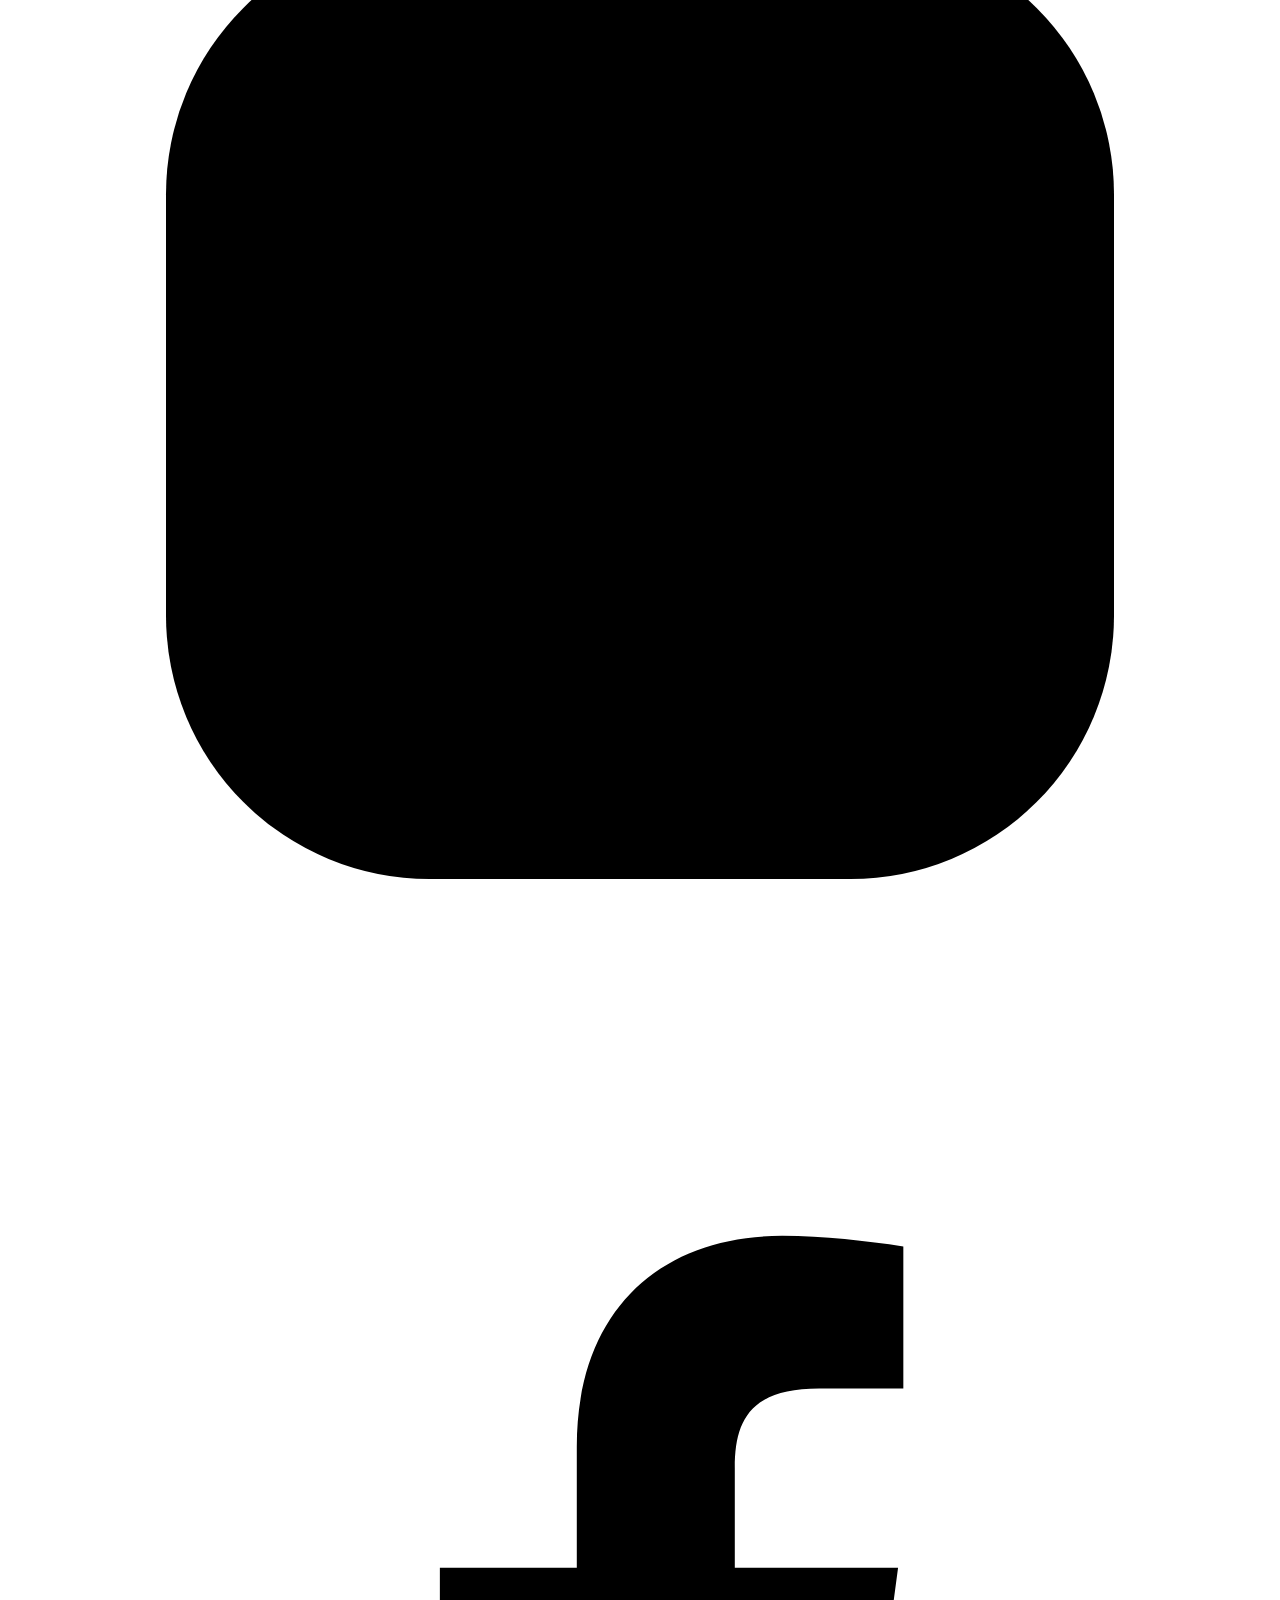
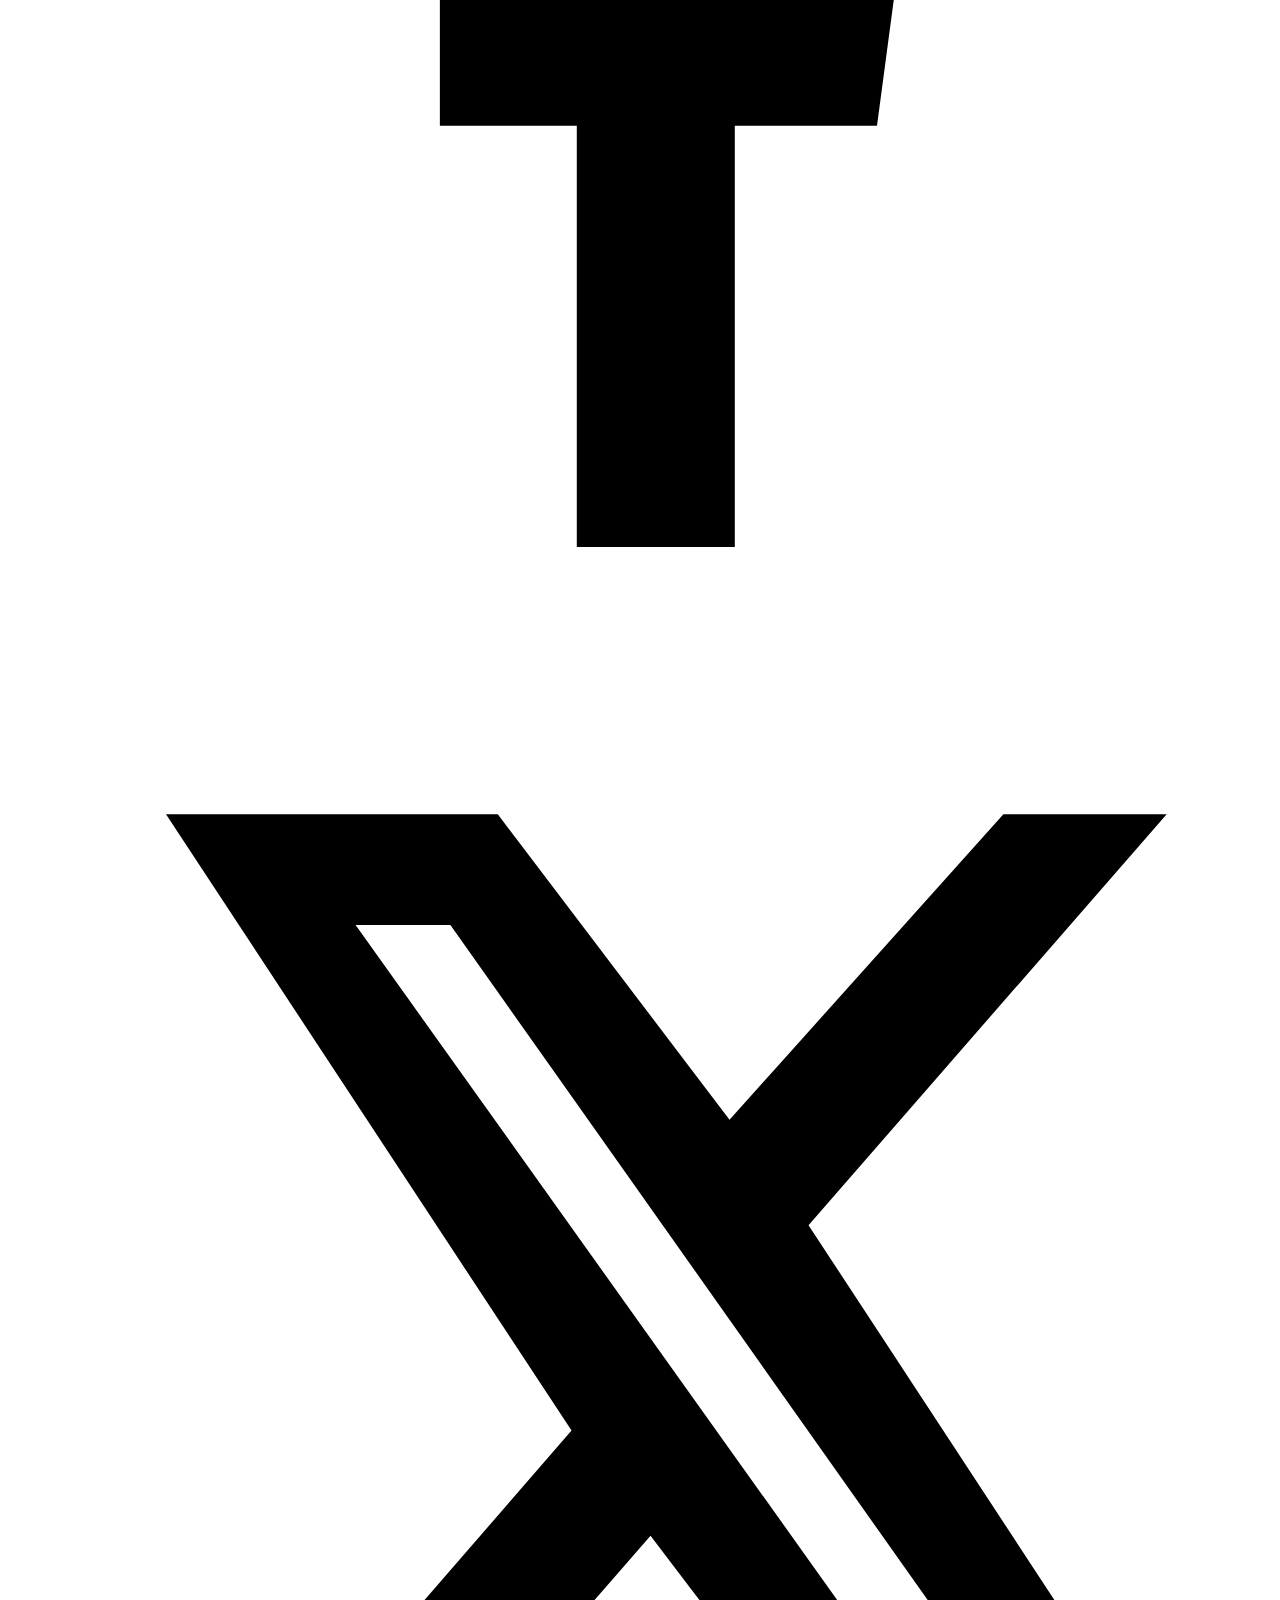
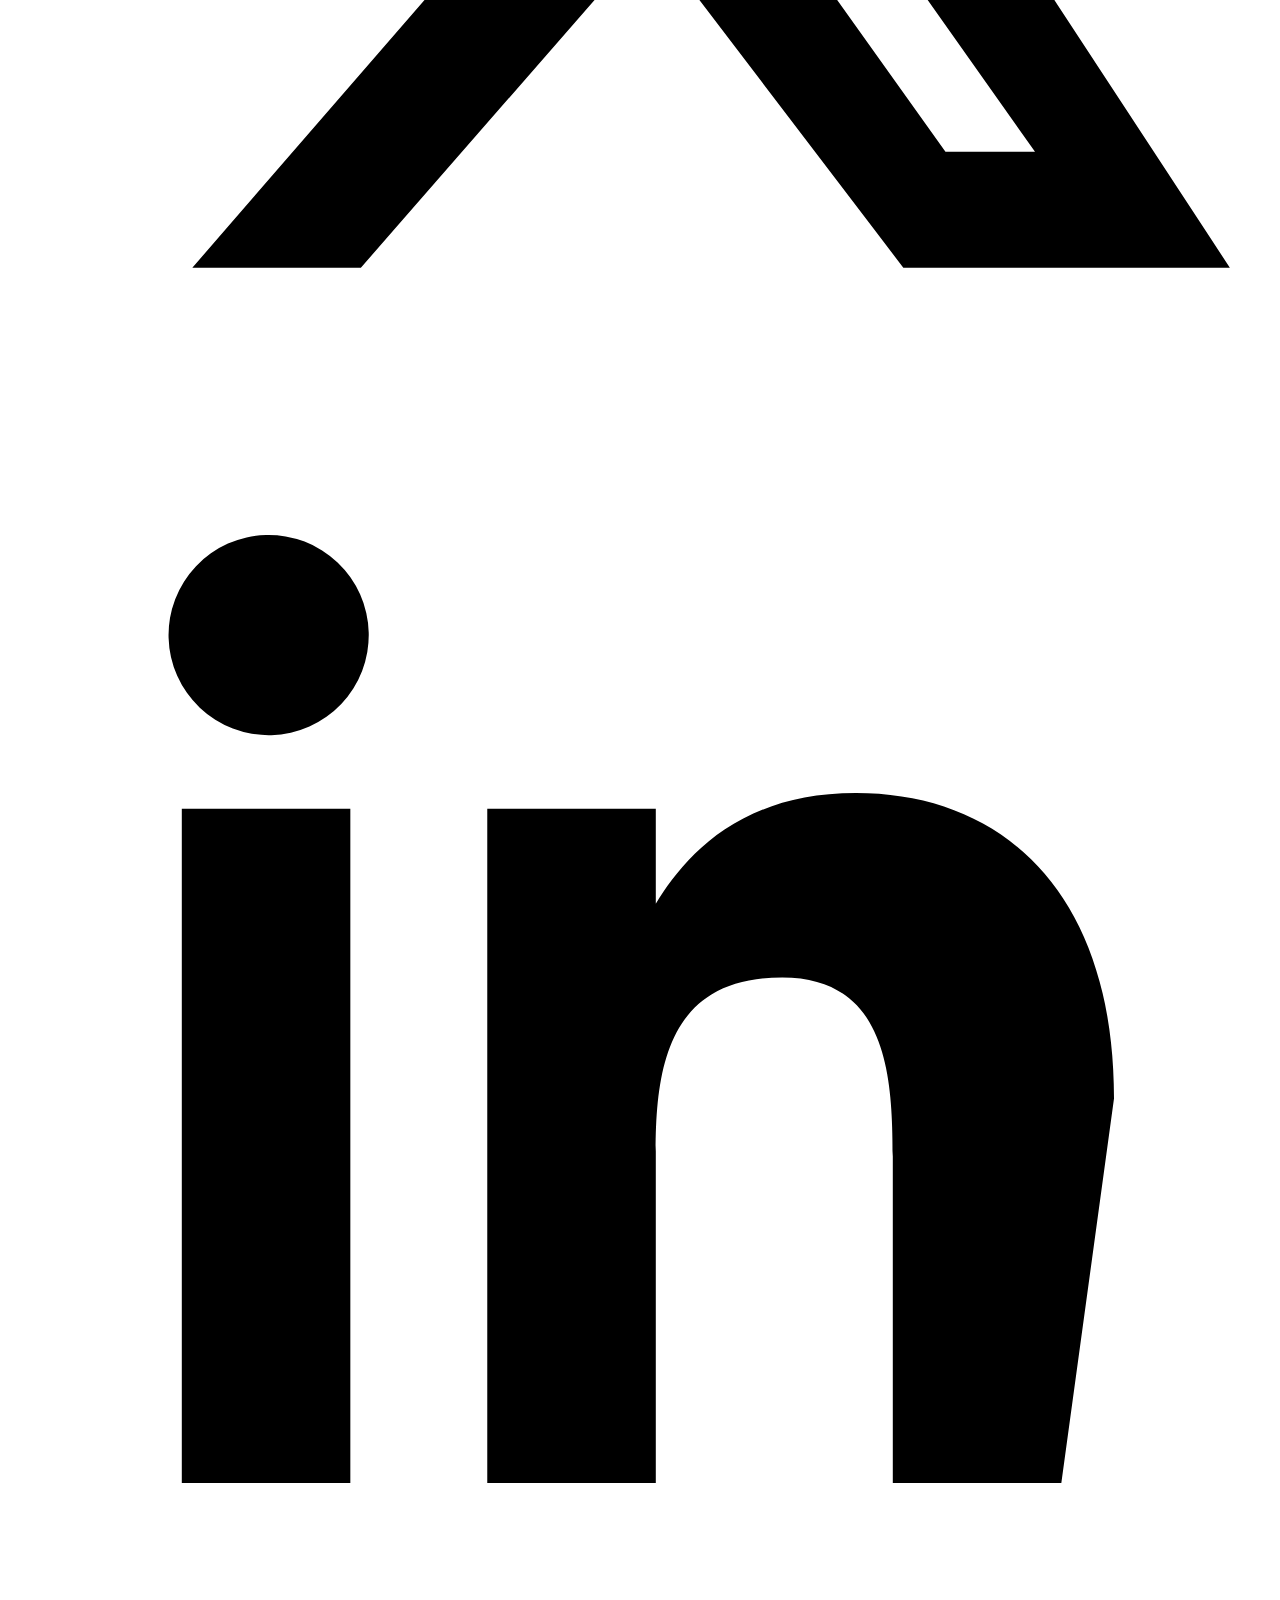
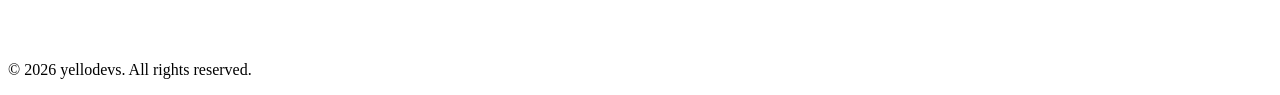
==== commit 0699c7c8: "Fix hero headline wrapping and apply global Korean word break - Prevent headline orphan character by" ====
--- a/site/index.html
+++ b/site/index.html
@@ -52,7 +52,7 @@
         <div class="hero-copy reveal">
           <p class="eyebrow">우리 가족 한 줄 부탁</p>
           <h1 id="hero-title">작은 부탁이<br /><em>잊히지 않도록.</em></h1>
-          <p class="hero-description">같이 사는 가족이 한 줄 부탁을 주고받고, 완료한 부탁은 사람별 색 캔디가 되어 가족 공용 병에 쌓여요.</p>
+          <p class="hero-description">같이 사는 가족이 한 줄 부탁을 주고받고,<br class="desktop-break" /> 완료한 부탁은 사람별 색 캔디가 되어 가족 공용 병에 쌓여요.</p>
           <div class="store-buttons" id="hero-download" aria-label="앱 다운로드">
             <a class="store-button" href="https://apps.apple.com/kr/app/id6806937598" target="_blank" rel="noopener">
               <svg viewBox="0 0 24 24" aria-hidden="true"><path d="M17.1 12.5c0-2.6 2.1-3.8 2.2-3.9-1.2-1.8-3.2-2-3.9-2-1.7-.2-3.3 1-4.1 1-.9 0-2.2-1-3.6-.9-1.8 0-3.5 1.1-4.5 2.7-1.9 3.3-.5 8.2 1.4 10.9.9 1.3 2 2.8 3.5 2.7 1.4-.1 1.9-.9 3.6-.9 1.7 0 2.2.9 3.7.9 1.5 0 2.5-1.4 3.4-2.7 1.1-1.5 1.5-3 1.5-3.1-.1 0-3.2-1.2-3.2-4.7zM14.3 4.8c.8-.9 1.3-2.2 1.2-3.4-1.1 0-2.4.7-3.2 1.6-.7.8-1.3 2.1-1.2 3.3 1.2.1 2.4-.6 3.2-1.5z"/></svg>
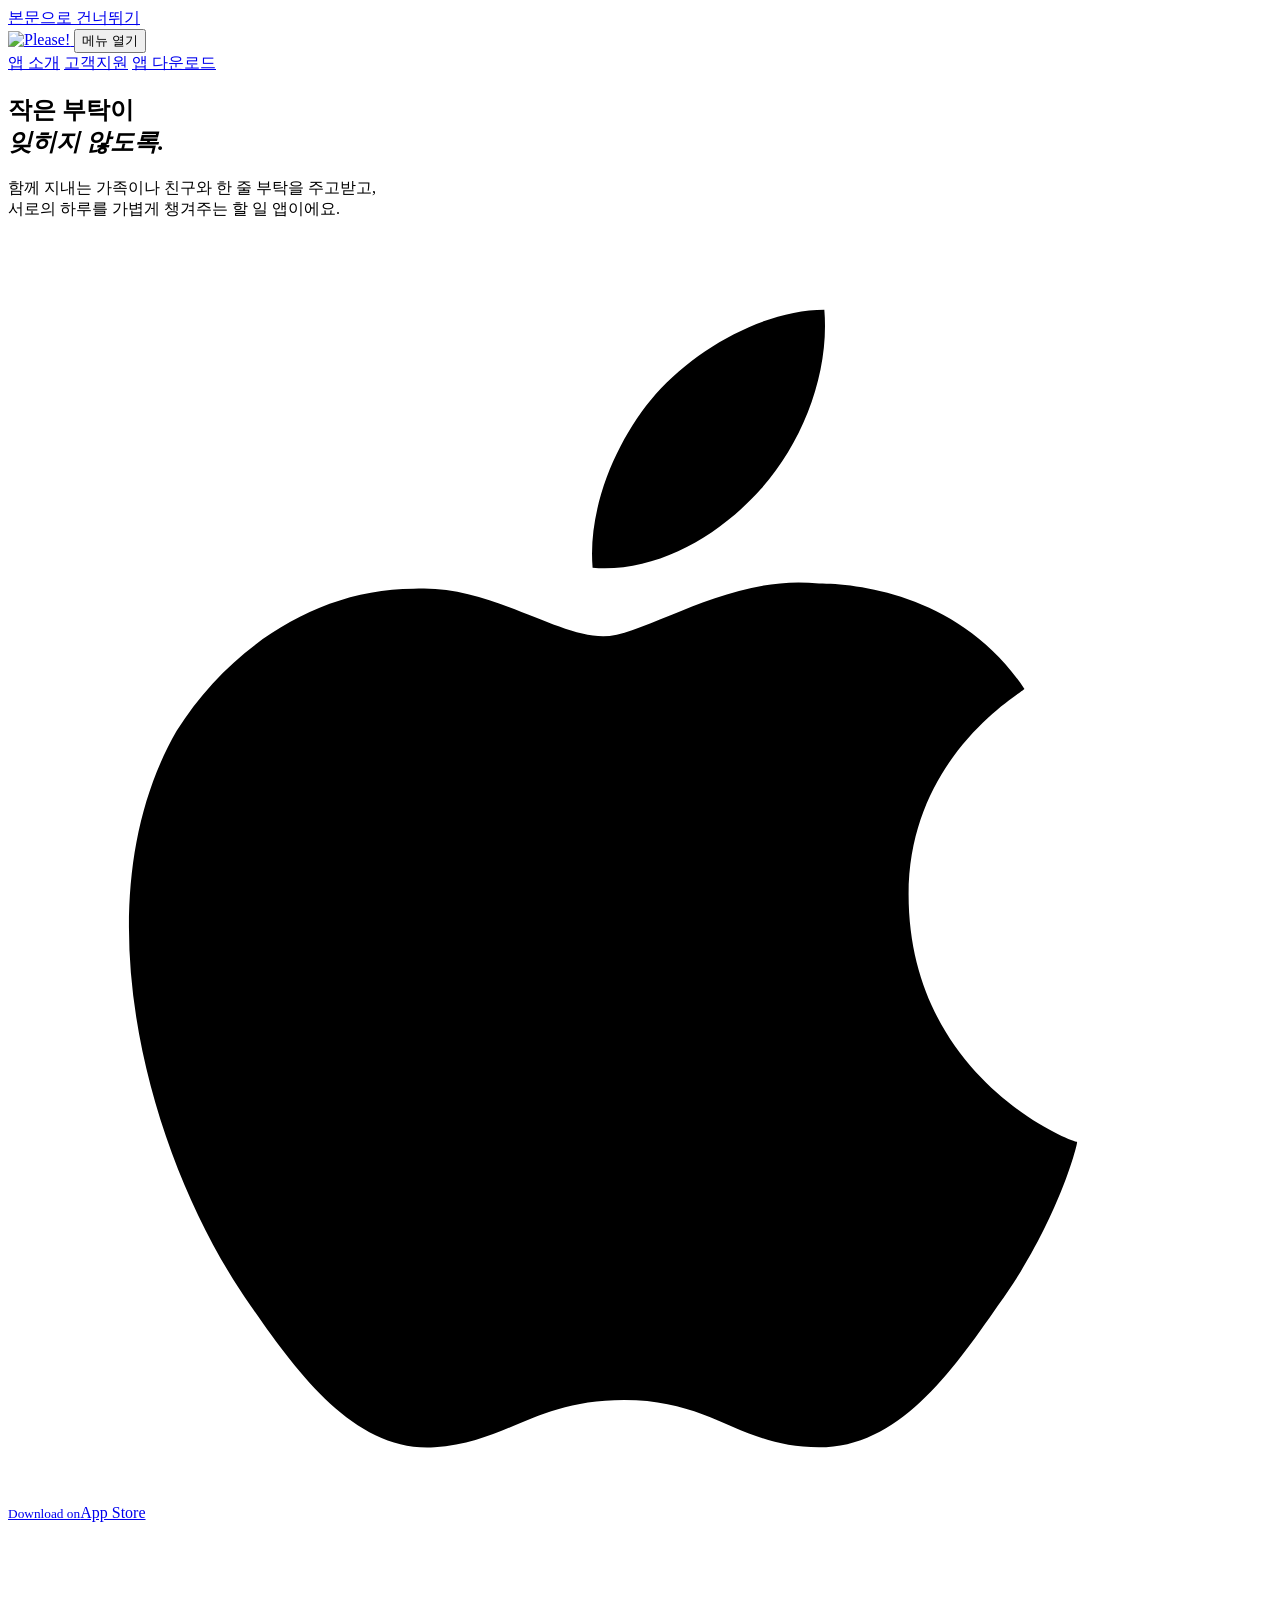
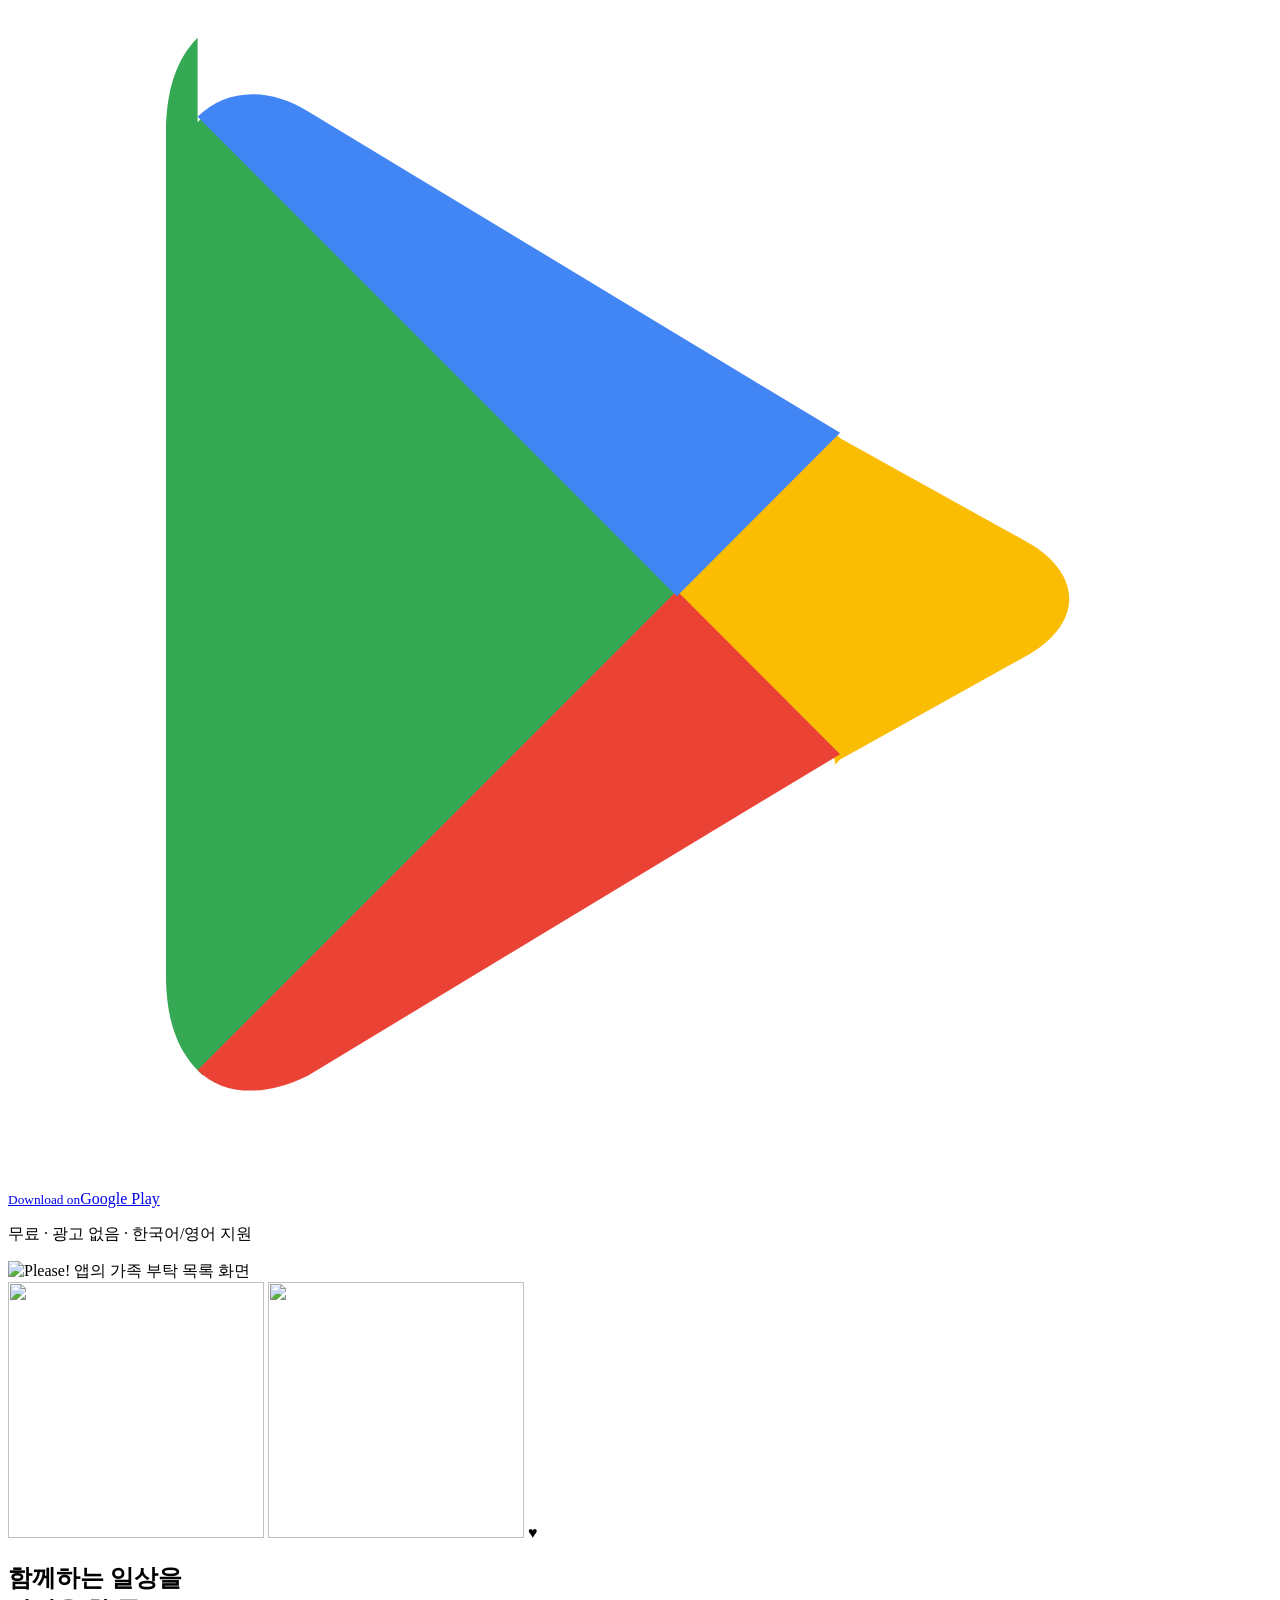
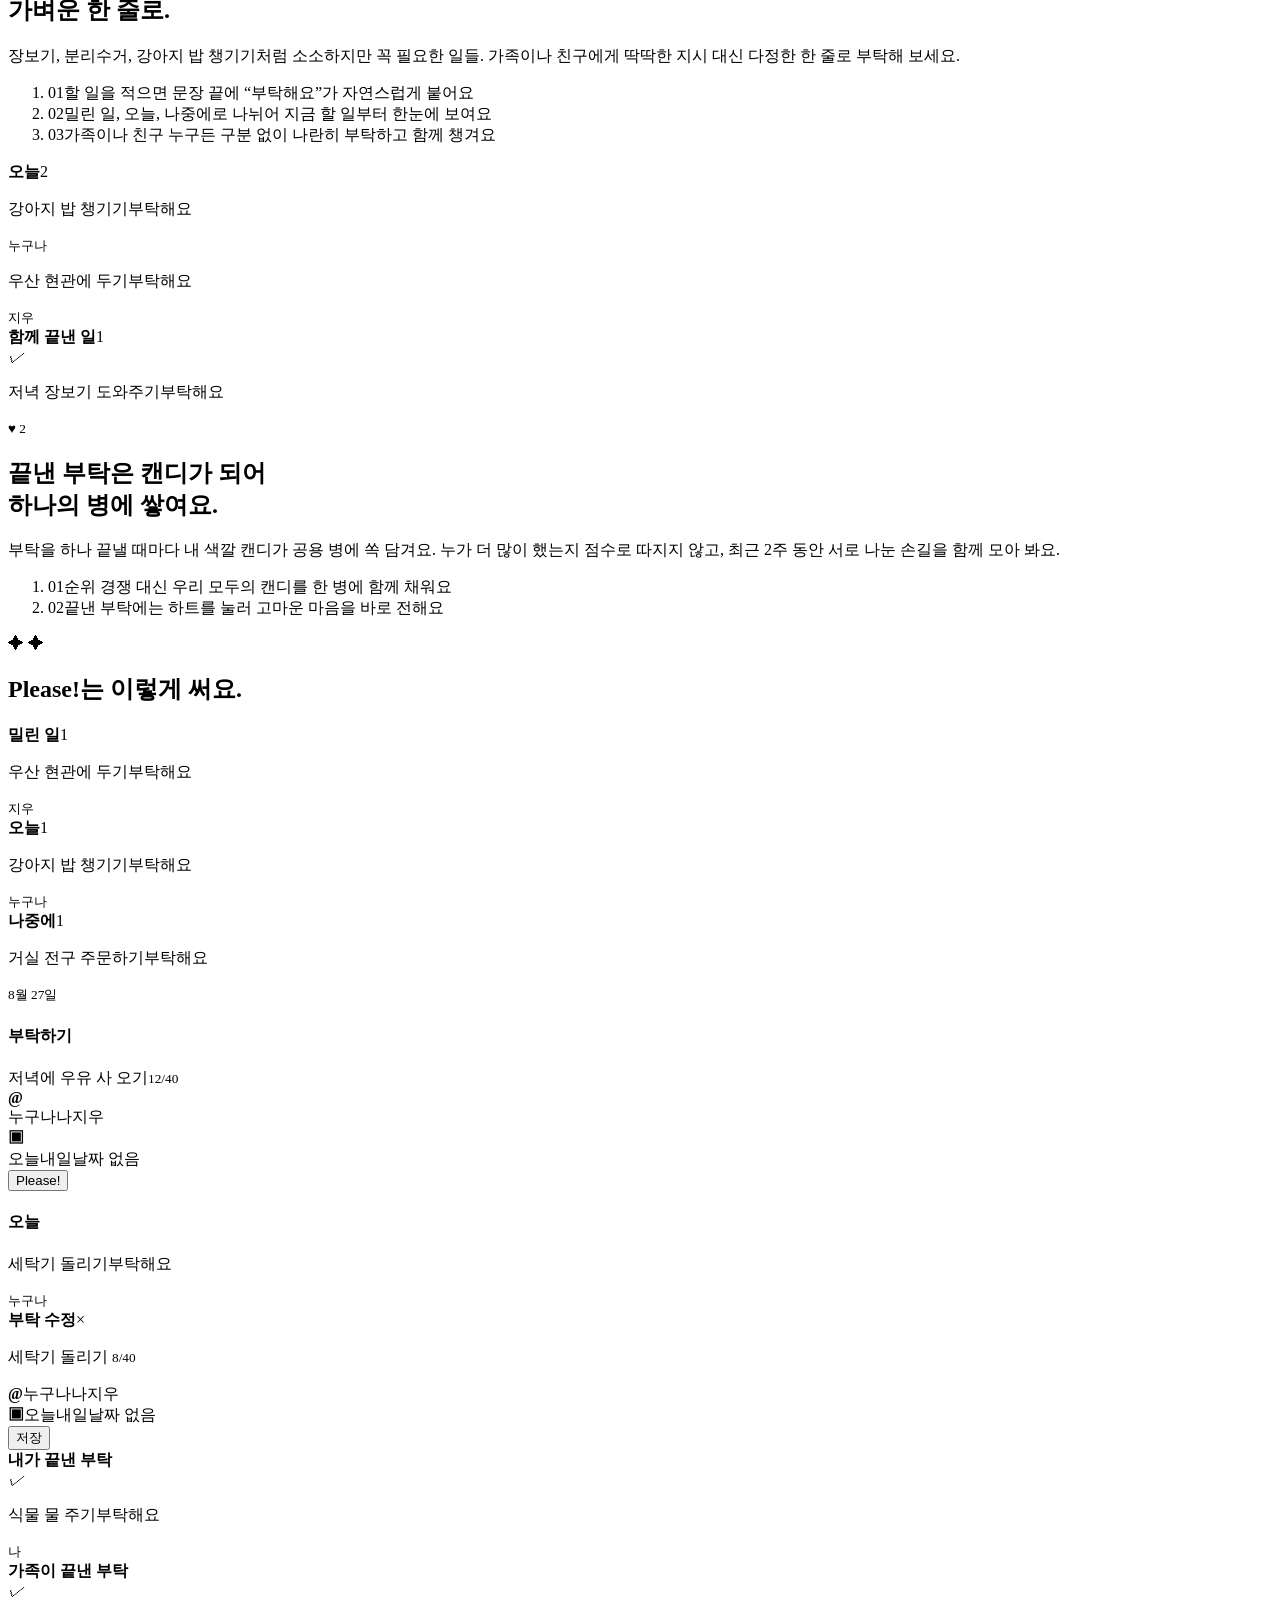
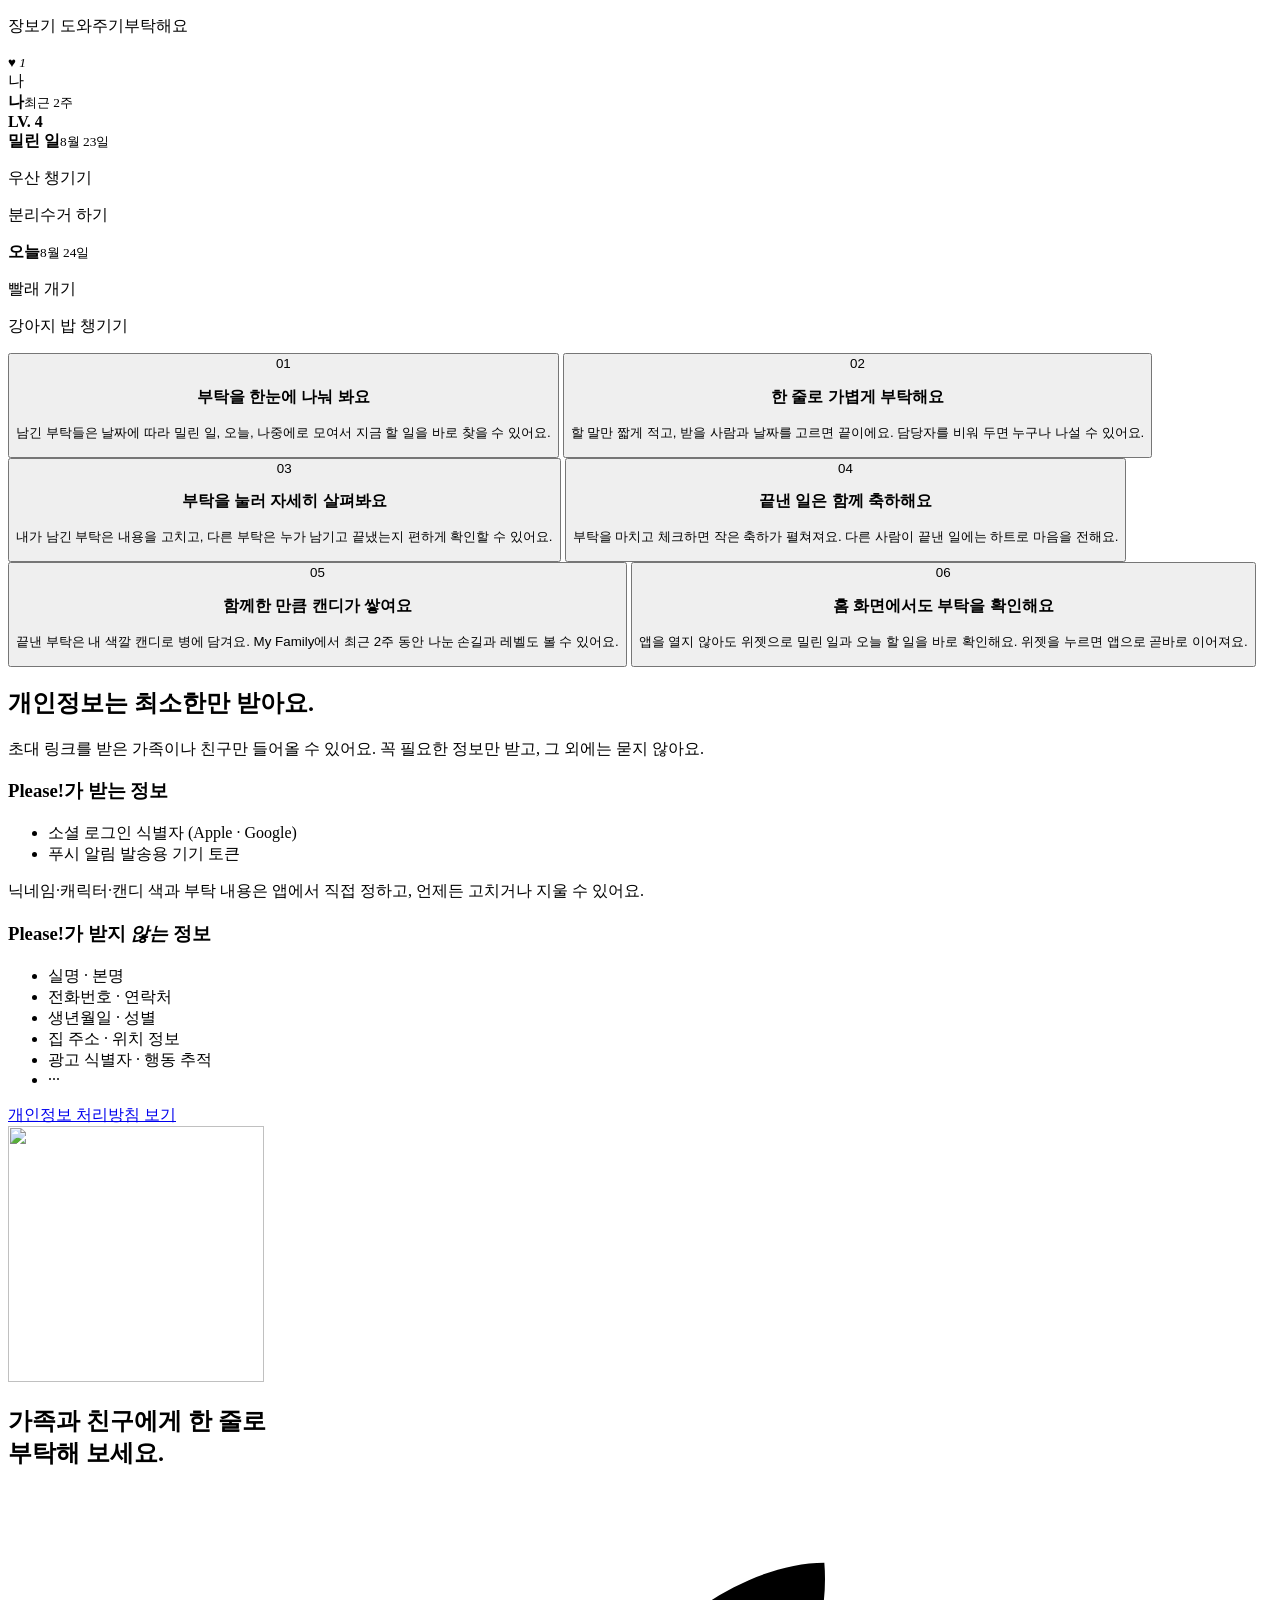
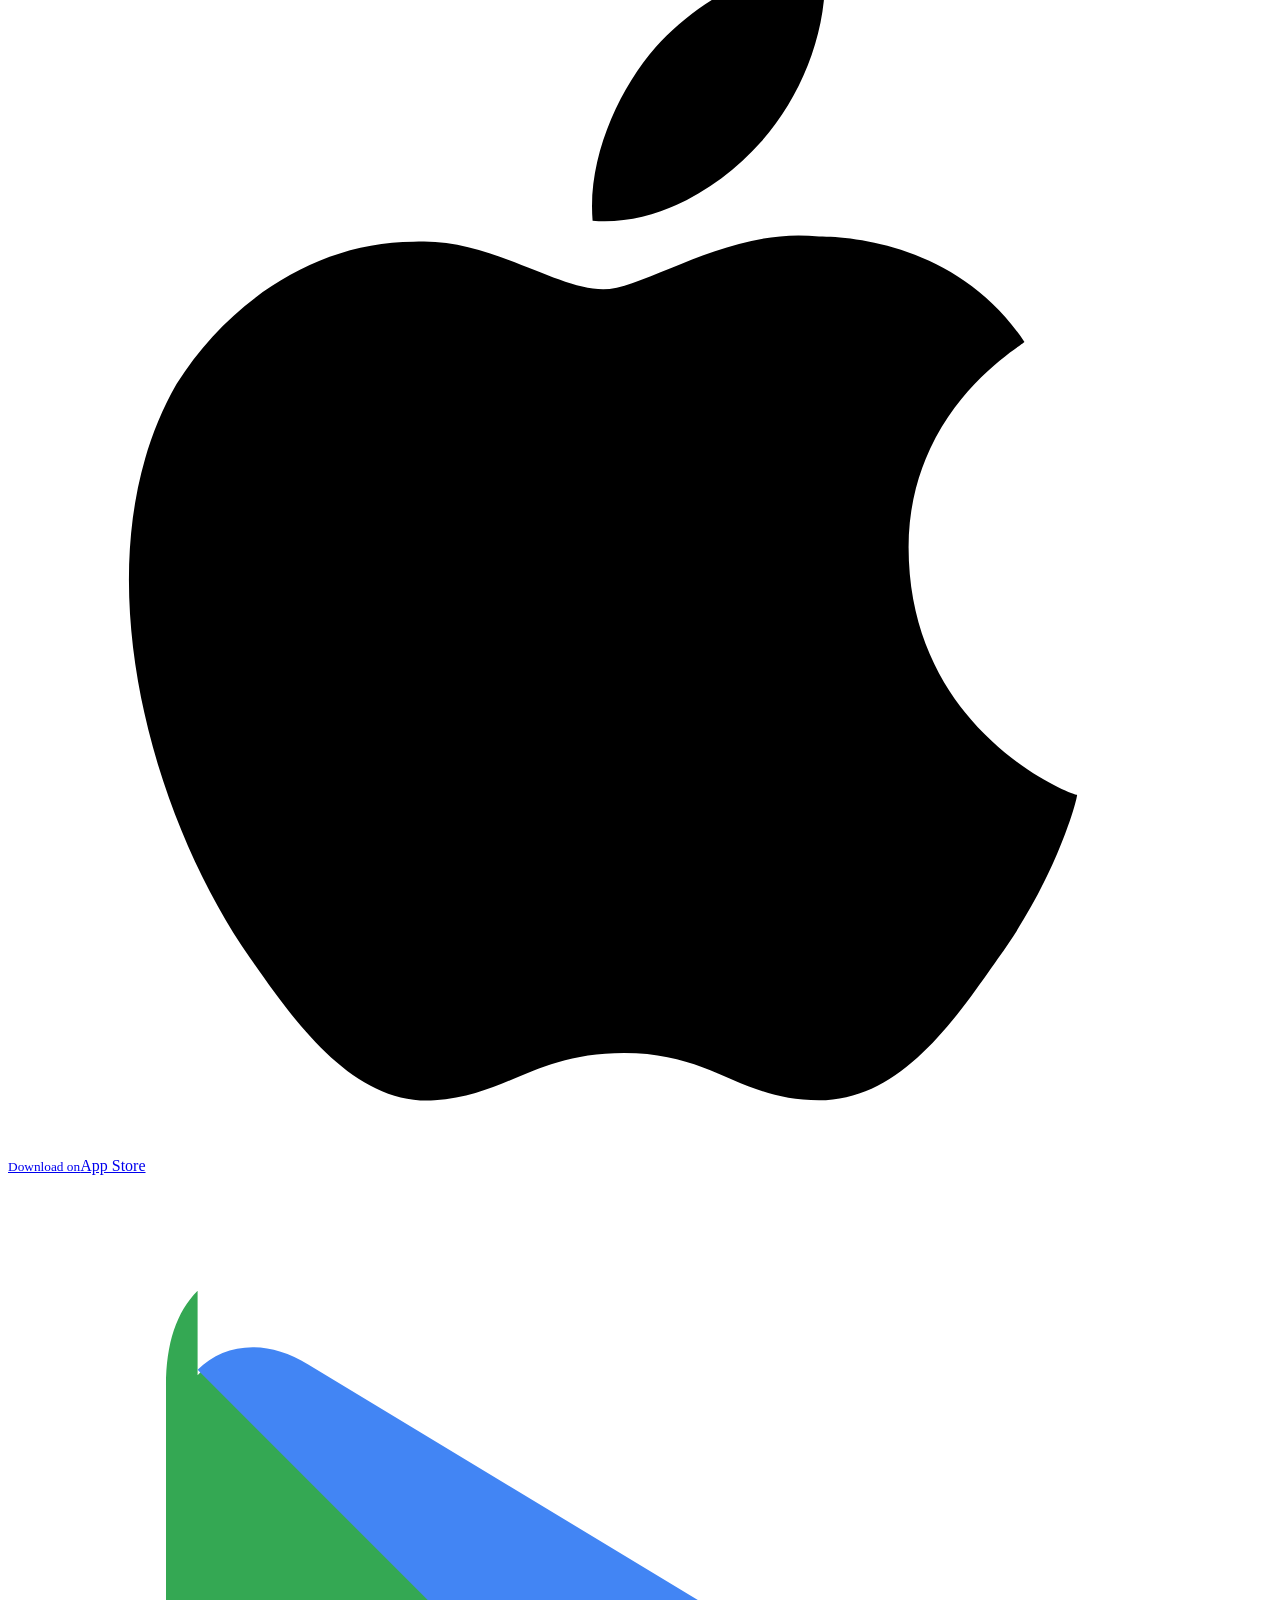
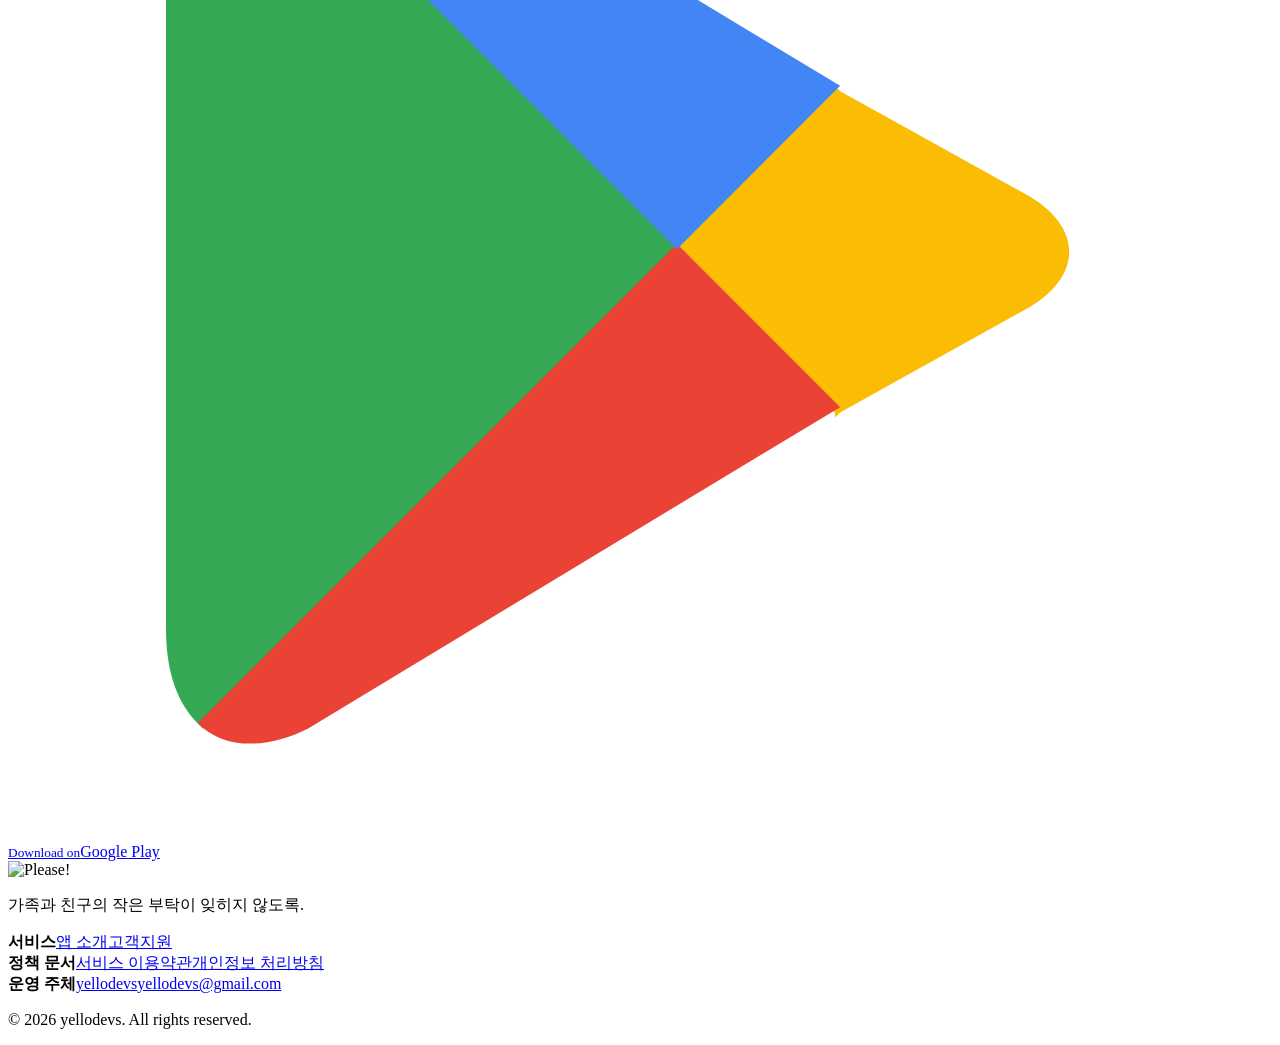
==== commit 3fcf570a: "feat(site): 홈페이지 UI·카피 리뉴얼 및 3D 다이얼·푸터·정책 문서 정돈" ====
--- a/site/index.html
+++ b/site/index.html
@@ -4,155 +4,242 @@
     <meta charset="UTF-8" />
     <meta name="viewport" content="width=device-width, initial-scale=1.0" />
     <meta name="theme-color" content="#fff8ef" />
-    <meta name="description" content="가족의 작은 부탁이 잊히지 않도록. 한 줄 부탁과 캔디로 함께하는 가족 할 일 앱 Please!" />
+    <meta name="description" content="가족이나 친구의 작은 부탁이 잊히지 않도록. 한 줄 부탁과 캔디로 일상을 나누는 할 일 앱 Please!" />
     <link rel="canonical" href="https://please.yellodevs.space/" />
     <link rel="icon" type="image/png" href="/favicon.png?v=2" />
     <link rel="apple-touch-icon" href="/favicon.png?v=2" />
     <meta property="og:type" content="website" />
     <meta property="og:locale" content="ko_KR" />
     <meta property="og:site_name" content="Please!" />
-    <meta property="og:title" content="Please! — 가족의 작은 부탁이 잊히지 않도록" />
-    <meta property="og:description" content="한 줄 부탁을 나누고, 함께 끝낸 일은 가족의 캔디로 쌓아 보세요." />
+    <meta property="og:title" content="Please! — 작은 부탁이 잊히지 않도록" />
+    <meta property="og:description" content="한 줄 부탁으로 서로의 하루를 챙기고, 함께 끝낸 일은 캔디로 쌓아 보세요." />
     <meta property="og:url" content="https://please.yellodevs.space/" />
     <meta property="og:image" content="https://please.yellodevs.space/assets/social/please-og.png?v=20261005" />
     <meta property="og:image:secure_url" content="https://please.yellodevs.space/assets/social/please-og.png?v=20261005" />
     <meta property="og:image:type" content="image/png" />
     <meta property="og:image:width" content="1200" />
     <meta property="og:image:height" content="630" />
-    <meta property="og:image:alt" content="Please! 앱의 가족 부탁 목록과 앱 다운로드 버튼" />
+    <meta property="og:image:alt" content="Please! 앱의 부탁 목록과 앱 다운로드 버튼" />
     <meta name="twitter:card" content="summary_large_image" />
-    <meta name="twitter:title" content="Please! — 가족의 작은 부탁이 잊히지 않도록" />
-    <meta name="twitter:description" content="한 줄 부탁을 나누고, 함께 끝낸 일은 가족의 캔디로 쌓아 보세요." />
+    <meta name="twitter:title" content="Please! — 작은 부탁이 잊히지 않도록" />
+    <meta name="twitter:description" content="한 줄 부탁으로 서로의 하루를 챙기고, 함께 끝낸 일은 캔디로 쌓아 보세요." />
     <meta name="twitter:image" content="https://please.yellodevs.space/assets/social/please-og.png?v=20261005" />
-    <title>Please! — 우리 가족 한 줄 부탁</title>
-    <link rel="stylesheet" href="/styles.css" />
-    <script src="/script.js" defer></script>
+    <title>Please! — 가족·친구와 나누는 한 줄 부탁</title>
+    <link rel="stylesheet" href="/assets/fonts/pretendard.css" />
+    <link rel="stylesheet" href="/styles.css?v=20261114-7" />
+    <script src="/script.js?v=20261114-7" defer></script>
   </head>
   <body>
     <a class="skip-link" href="#main">본문으로 건너뛰기</a>
     <header class="site-header" data-header>
       <a class="brand" href="/" aria-label="Please! 홈">
-        <img src="/assets/brand/please-logo.png" alt="Please!" />
+        <img src="/assets/brand/please-logo.png" alt="Please!" width="315" height="84" />
       </a>
       <button class="nav-toggle" type="button" aria-expanded="false" aria-controls="primary-nav" data-nav-toggle>
         <span></span><span></span><span></span><span class="sr-only">메뉴 열기</span>
       </button>
       <nav class="primary-nav" id="primary-nav" aria-label="주요 메뉴" data-nav>
-        <a href="#features">앱 소개</a>
-        <a href="#guide">주요 기능</a>
+        <a href="/" aria-current="page">앱 소개</a>
         <a href="/support/">고객지원</a>
-        <a class="nav-cta" href="#download">앱 다운로드</a>
+        <a class="btn btn--sm nav-cta" href="#download">앱 다운로드</a>
       </nav>
     </header>
 
     <main id="main">
       <section class="hero" aria-labelledby="hero-title">
-        <div class="hero-blob hero-blob-one"></div>
-        <div class="hero-blob hero-blob-two"></div>
-        <div class="hero-copy reveal">
-          <p class="eyebrow">우리 가족 한 줄 부탁</p>
+        <div class="hero-blob hero-blob-one" aria-hidden="true"></div>
+        <div class="hero-copy hero-enter">
           <h1 id="hero-title">작은 부탁이<br /><em>잊히지 않도록.</em></h1>
-          <p class="hero-description">같이 사는 가족이 한 줄 부탁을 주고받고,<br class="desktop-break" /> 완료한 부탁은 사람별 색 캔디가 되어 가족 공용 병에 쌓여요.</p>
+          <p class="hero-description">함께 지내는 가족이나 친구와 한 줄 부탁을 주고받고,<br class="desktop-break" /> 서로의 하루를 가볍게 챙겨주는 할&nbsp;일 앱이에요.</p>
           <div class="store-buttons" id="hero-download" aria-label="앱 다운로드">
-            <a class="store-button" href="https://apps.apple.com/kr/app/id6806937598" target="_blank" rel="noopener">
+            <a class="btn btn--ink store-button" href="https://apps.apple.com/kr/app/id6806937598" target="_blank" rel="noopener">
               <svg viewBox="0 0 24 24" aria-hidden="true"><path d="M17.1 12.5c0-2.6 2.1-3.8 2.2-3.9-1.2-1.8-3.2-2-3.9-2-1.7-.2-3.3 1-4.1 1-.9 0-2.2-1-3.6-.9-1.8 0-3.5 1.1-4.5 2.7-1.9 3.3-.5 8.2 1.4 10.9.9 1.3 2 2.8 3.5 2.7 1.4-.1 1.9-.9 3.6-.9 1.7 0 2.2.9 3.7.9 1.5 0 2.5-1.4 3.4-2.7 1.1-1.5 1.5-3 1.5-3.1-.1 0-3.2-1.2-3.2-4.7zM14.3 4.8c.8-.9 1.3-2.2 1.2-3.4-1.1 0-2.4.7-3.2 1.6-.7.8-1.3 2.1-1.2 3.3 1.2.1 2.4-.6 3.2-1.5z"/></svg>
-              <span><small>Download on the</small>App Store</span>
+              <span><small>Download on</small>App Store</span>
             </a>
-            <a class="store-button" href="https://play.google.com/store/apps/details?id=kr.please.app" target="_blank" rel="noopener">
+            <a class="btn btn--ink store-button" href="https://play.google.com/store/apps/details?id=kr.please.app" target="_blank" rel="noopener">
               <svg viewBox="0 0 24 24" aria-hidden="true"><path d="M3.6 2.2c-.4.4-.6 1-.6 1.8v16c0 .8.2 1.4.6 1.8l.1.1 9-9v-.2l-9-9-.1.1z" fill="#34a853"/><path d="m15.7 15.9-3-3v-.2l3-3 .1.1 3.6 2c1 .6 1 1.5 0 2.1l-3.6 2-.1.1z" fill="#fbbc04"/><path d="m15.8 15.8-3.1-3.1-9.1 9.1c.5.5 1.3.5 2.1.1l10.1-6.1z" fill="#ea4335"/><path d="M15.8 9.7 5.7 3.6c-.8-.5-1.6-.4-2.1.1l9.1 9.1 3.1-3.1z" fill="#4285f4"/></svg>
-              <span><small>GET IT ON</small>Google Play</span>
+              <span><small>Download on</small>Google Play</span>
             </a>
           </div>
           <p class="hero-note">무료 · 광고 없음 · 한국어/영어 지원</p>
         </div>
 
-        <div class="hero-visual reveal" aria-label="Please! 앱의 부탁 목록 미리보기">
-          <div class="hero-phone hero-phone-cutout"><img src="/assets/previews/hero-phone.png" alt="Please! 앱의 가족 부탁 목록 화면" /></div>
-          <span class="floating-character character-dog" aria-hidden="true"><img src="/assets/brand/gyuri.webp" alt="" /></span>
-          <span class="floating-character character-one" aria-hidden="true"><img src="/assets/brand/junyoung.webp" alt="" /></span>
+        <div class="hero-visual hero-enter-visual" aria-label="Please! 앱의 부탁 목록 미리보기">
+          <div class="hero-phone hero-phone-cutout">
+            <picture>
+              <source srcset="/assets/previews/hero-phone.webp" type="image/webp" />
+              <img src="/assets/previews/hero-phone.png" alt="Please! 앱의 가족 부탁 목록 화면" width="887" height="1774" fetchpriority="high" decoding="async" />
+            </picture>
+          </div>
+          <span class="floating-character character-dog" aria-hidden="true"><img src="/assets/brand/gyuri.webp" alt="" width="256" height="256" /></span>
+          <span class="floating-character character-one" aria-hidden="true"><img src="/assets/brand/junyoung.webp" alt="" width="256" height="256" /></span>
           <span class="floating-heart" aria-hidden="true">♥</span>
           <span class="floating-candy candy-one" aria-hidden="true"></span>
           <span class="floating-candy candy-two" aria-hidden="true"></span>
         </div>
       </section>
 
-      <section class="guide section-pad" id="guide" aria-labelledby="guide-title">
-        <div class="section-heading centered reveal">
-          <p class="eyebrow">앱 사용법</p>
-          <h2 id="guide-title">Please!는 이렇게 써요.</h2>
-          <p>실제 앱의 온보딩과 같은 화면과 움직임으로 여섯 가지 기능을 미리 만나보세요.</p>
-        </div>
-        <div class="guide-layout">
-          <div class="guide-stage reveal" aria-live="polite">
-            <div class="screen-frame" data-guide-frame>
-            <article class="onboarding-slide guide-preview active" data-guide-preview="0">
-              <div class="demo-surface demo-board" aria-label="밀린 일, 오늘, 나중에로 정리된 부탁 목록">
-                <div class="demo-board-group"><div class="mini-heading"><strong>밀린 일</strong><span>1</span></div><div class="mission-card"><i class="mission-dot pink"></i><p>우산 현관에 두기<span>부탁해요</span></p><small>지우</small></div></div>
-                <div class="demo-board-group"><div class="mini-heading"><strong>오늘</strong><span>1</span></div><div class="mission-card"><i class="mission-dot mint"></i><p>강아지 밥 챙기기<span>부탁해요</span></p><small>누구나</small></div></div>
-                <div class="demo-board-group"><div class="mini-heading"><strong>나중에</strong><span>1</span></div><div class="mission-card"><i class="mission-dot blue"></i><p>거실 전구 주문하기<span>부탁해요</span></p><small>8월 27일</small></div></div>
-              </div>
-            </article>
-            <article class="onboarding-slide guide-preview" data-guide-preview="1" hidden>
-              <div class="demo-surface demo-composer" aria-label="부탁 내용, 받을 사람, 날짜를 고르는 등록 화면">
-                <div class="composer-card"><h4>부탁하기</h4><div class="composer-input"><span>저녁에 우유 사 오기</span><small>12/40</small></div><div class="composer-line"><b>@</b><div><span class="demo-chip chip-anyone active">누구나</span><span class="demo-chip chip-me">나</span><span class="demo-chip chip-jiwoo">지우</span></div></div><div class="composer-line"><b>▣</b><div><span class="demo-chip chip-today active">오늘</span><span class="demo-chip chip-tomorrow">내일</span><span class="demo-chip">날짜 없음</span></div></div><button type="button" tabindex="-1">Please!</button></div>
-              </div>
-            </article>
-            <article class="onboarding-slide guide-preview" data-guide-preview="2" hidden>
-              <div class="demo-surface demo-detail" aria-label="부탁을 눌러 수정하거나 상세 정보를 확인하는 화면"><div class="detail-content"><h4>오늘</h4><div class="mission-card detail-mission"><i class="mission-dot orange"></i><p>세탁기 돌리기<span>부탁해요</span></p><small>누구나</small></div><span class="tap-cue"></span></div><div class="edit-backdrop"><div class="edit-sheet"><div><strong>부탁 수정</strong><span>×</span></div><p>세탁기 돌리기 <small>8/40</small></p><div class="sheet-options"><b>@</b><span class="active">누구나</span><span>나</span><span>지우</span></div><div class="sheet-options"><b>▣</b><span class="active blue-bg">오늘</span><span>내일</span><span>날짜 없음</span></div><button type="button" tabindex="-1">저장</button></div></div></div>
-            </article>
-            <article class="onboarding-slide guide-preview" data-guide-preview="3" hidden>
-              <div class="demo-surface demo-celebrate" aria-label="부탁을 완료하고 가족의 하트를 받는 화면"><div class="celebrate-group"><strong>내가 끝낸 부탁</strong><div class="mission-card complete-target"><i class="mission-check">✓</i><p>식물 물 주기<span>부탁해요</span></p><small>나</small></div></div><div class="celebrate-group"><strong>가족이 끝낸 부탁</strong><div class="mission-card completed"><i class="mission-check">✓</i><p>장보기 도와주기<span>부탁해요</span></p><small class="heart-count">♥ <i>1</i></small></div></div><div class="confetti" aria-hidden="true"><i></i><i></i><i></i><i></i><i></i><i></i><i></i><i></i></div></div>
-            </article>
-            <article class="onboarding-slide guide-preview" data-guide-preview="4" hidden>
-              <div class="demo-surface demo-candy" aria-label="완료한 부탁이 색 캔디와 가족 레벨로 쌓이는 화면"><div class="guide-app-jar" data-app-jar></div><div class="family-level"><span class="avatar">나</span><div><strong>나</strong><small>최근 2주</small></div><b>LV. 4</b></div></div>
-            </article>
-            <article class="onboarding-slide guide-preview" data-guide-preview="5" hidden>
-              <div class="demo-surface demo-widget" aria-label="홈 화면에서 밀린 일과 오늘 할 일을 보여 주는 Please! 위젯"><div class="home-icons" aria-hidden="true"><i></i><i></i><i></i><i></i></div><div class="widget-card-live"><div><strong>밀린 일</strong><small>8월 23일</small><p><i class="pink"></i>우산 챙기기</p><p><i class="mint"></i>분리수거 하기</p></div><div><strong>오늘</strong><small>8월 24일</small><p><i></i>빨래 개기</p><p><i class="blue"></i>강아지 밥 챙기기</p></div><span class="widget-tap"></span></div></div>
-            </article>
-            </div>
-            <div class="guide-progress" aria-hidden="true"><span data-guide-number>01</span><i><b data-guide-bar></b></i><span>06</span></div>
-          </div>
-          <div class="guide-steps" data-guide-steps>
-            <button class="guide-step active" type="button" data-guide-step="0"><span>01</span><div><h3>부탁을 한눈에 나눠 봐요</h3><p>가족의 부탁은 날짜에 맞춰 밀린 일, 오늘, 나중에로 모여요. 지금 필요한 일을 바로 찾을 수 있어요.</p></div></button>
-            <button class="guide-step" type="button" data-guide-step="1"><span>02</span><div><h3>한 줄로 가볍게 부탁해요</h3><p>핵심만 한 줄로 적고, 받을 사람과 날짜를 고르세요. 담당자를 비워 두면 가족 누구나 할 수 있어요.</p></div></button>
-            <button class="guide-step" type="button" data-guide-step="2"><span>03</span><div><h3>부탁을 눌러 자세히 살펴봐요</h3><p>부탁을 누르면 필요한 일을 바로 할 수 있어요. 내가 남긴 부탁은 수정하고, 다른 부탁은 누가 남기고 완료했는지 살펴볼 수 있어요.</p></div></button>
-            <button class="guide-step" type="button" data-guide-step="3"><span>04</span><div><h3>끝낸 일은 함께 축하해요</h3><p>일을 끝낸 사람이 체크하면 그 자리에서 함께 축하해요. 가족이 완료한 부탁에는 하트로 마음을 전할 수 있어요.</p></div></button>
-            <button class="guide-step" type="button" data-guide-step="4"><span>05</span><div><h3>함께한 만큼 캔디가 쌓여요</h3><p>완료한 부탁은 내 색 캔디가 되어 가족의 병에 담겨요. My Family에서 최근 2주 활동과 레벨을 확인해 보세요.</p></div></button>
-            <button class="guide-step" type="button" data-guide-step="5"><span>06</span><div><h3>홈 화면에서도 부탁을 확인해요</h3><p>홈 화면에서 밀린 일과 오늘 할 일을 한눈에 보고, 앱을 열지 않아도 바로 확인할 수 있어요. 위젯을 누르면 Please! 앱으로 곧바로 이동해요.</p></div></button>
-          </div>
-        </div>
-      </section>
-
-      <section class="candy-section section-pad" id="features" aria-labelledby="candy-title">
-        <div class="candy-copy reveal">
-          <p class="eyebrow">우리 가족의 작은 기록</p>
-          <h2 id="candy-title">함께한 만큼만,<br />캔디가 쌓여요.</h2>
-          <p>부탁을 끝내면 그 사람의 <span class="keep-together">색 캔디 하나가</span> 가족 공용 캔디병에 담겨요. <span class="keep-together">개인 병도, 순위도 없어요.</span> 최근 2주만 비추기 때문에 누구나 오늘부터 다시 <span class="keep-together">따뜻해질 수 있습니다.</span></p>
-          <ul class="check-list"><li>누적 점수 대신 최근의 도움을 보여요</li><li>완료한 가족에게 하트로 마음을 전해요</li><li>최근 2주 활동을 가볍게 돌아봐요</li></ul>
-        </div>
-        <div class="candy-visual-app reveal" aria-label="여러 색의 캔디가 담긴 가족 공용 캔디병"><div data-app-jar></div><span class="jar-sparkle one">✦</span><span class="jar-sparkle two">✦</span></div>
-      </section>
-
-      <section class="principles section-pad" aria-labelledby="principles-title">
-        <div class="section-heading centered reveal"><p class="eyebrow">Please!의 설계 원칙</p><h2 id="principles-title">가족 사이에 필요한 것만.</h2></div>
-        <div class="principle-grid">
-          <article class="principle-card reveal"><span aria-hidden="true">—</span><h3>기능을 최소화해요</h3><p>부탁을 다루는 Mission과 가족을 보는 My Family, 두 화면에 집중합니다.</p></article>
-          <article class="principle-card reveal"><span aria-hidden="true">○</span><h3>경쟁보다 도움을 바라봐요</h3><p>점수나 순위를 매기지 않고, 최근 2주의 캔디로 서로 나눈 도움을 바라봅니다.</p></article>
-          <article class="principle-card reveal"><span aria-hidden="true">=</span><h3>가족을 평등하게 봐요</h3><p>부모와 자녀에게 다른 권한을 주지 않고, 위계를 시스템에 새기지 않습니다.</p></article>
-          <article class="principle-card reveal"><span aria-hidden="true">♡</span><h3>한 줄도 따뜻한 부탁이 돼요</h3><p>할 일을 간단히 적으면 문장 끝에 “부탁해요”가 자연스럽게 붙어요. 가족에게 건네는 다정한 부탁이 됩니다.</p></article>
-        </div>
-        <div class="privacy-promise reveal">
-          <span aria-hidden="true">♡</span>
-          <div><h3>개인정보는 최소한만 받아요.</h3><p>실명·전화번호·생년월일·사진·주소록·위치 정보를 받지 않고 광고나 행동 추적 도구도 쓰지 않습니다. 가족은 초대 링크로만 참여하며, 한 가족은 최대 8명입니다.</p></div>
-          <a href="/privacy/">자세히 보기</a>
-        </div>
-      </section>
-
-      <section class="download-band section-pad" id="download" aria-labelledby="download-title">
-        <div class="download-copy reveal"><img src="/assets/brand/app-icon.png" alt="Please! 앱 아이콘" /><div><p class="eyebrow">오늘부터 가볍게</p><h2 id="download-title">가족에게 한 줄로<br />부탁해 보세요.</h2></div></div>
-        <div class="store-buttons reveal">
-          <a class="store-button" href="https://apps.apple.com/kr/app/id6806937598" target="_blank" rel="noopener"><svg viewBox="0 0 24 24" aria-hidden="true"><path d="M17.1 12.5c0-2.6 2.1-3.8 2.2-3.9-1.2-1.8-3.2-2-3.9-2-1.7-.2-3.3 1-4.1 1-.9 0-2.2-1-3.6-.9-1.8 0-3.5 1.1-4.5 2.7-1.9 3.3-.5 8.2 1.4 10.9.9 1.3 2 2.8 3.5 2.7 1.4-.1 1.9-.9 3.6-.9 1.7 0 2.2.9 3.7.9 1.5 0 2.5-1.4 3.4-2.7 1.1-1.5 1.5-3 1.5-3.1-.1 0-3.2-1.2-3.2-4.7zM14.3 4.8c.8-.9 1.3-2.2 1.2-3.4-1.1 0-2.4.7-3.2 1.6-.7.8-1.3 2.1-1.2 3.3 1.2.1 2.4-.6 3.2-1.5z"/></svg><span><small>Download on the</small>App Store</span></a>
-          <a class="store-button" href="https://play.google.com/store/apps/details?id=kr.please.app" target="_blank" rel="noopener"><svg viewBox="0 0 24 24" aria-hidden="true"><path d="M3.6 2.2c-.4.4-.6 1-.6 1.8v16c0 .8.2 1.4.6 1.8l.1.1 9-9v-.2l-9-9-.1.1z" fill="#34a853"/><path d="m15.7 15.9-3-3v-.2l3-3 .1.1 3.6 2c1 .6 1 1.5 0 2.1l-3.6 2-.1.1z" fill="#fbbc04"/><path d="m15.8 15.8-3.1-3.1-9.1 9.1c.5.5 1.3.5 2.1.1l10.1-6.1z" fill="#ea4335"/><path d="M15.8 9.7 5.7 3.6c-.8-.5-1.6-.4-2.1.1l9.1 9.1 3.1-3.1z" fill="#4285f4"/></svg><span><small>GET IT ON</small>Google Play</span></a>
+      <section class="about-section" id="about" aria-labelledby="about-title">
+        <div class="about-inner">
+          <div class="about-copy reveal">
+            <h2 id="about-title">함께하는 일상을<br />가벼운 한 줄로.</h2>
+            <p>장보기, 분리수거, 강아지 밥 챙기기처럼 소소하지만 꼭 필요한 일들. 가족이나 친구에게 딱딱한 지시 대신 다정한 한 줄로 부탁해 보세요.</p>
+            <ol class="line-points">
+              <li><span>01</span>할 일을 적으면 문장 끝에 “부탁해요”가 자연스럽게 붙어요</li>
+              <li><span>02</span>밀린 일, 오늘, 나중에로 나뉘어 지금 할 일부터 한눈에 보여요</li>
+              <li><span>03</span>가족이나 친구 누구든 구분 없이 나란히 부탁하고 함께 챙겨요</li>
+            </ol>
+          </div>
+          <div class="about-showcase reveal" aria-label="Please! 앱 부탁 카드 예시">
+            <div class="showcase-group">
+              <div class="mini-heading"><strong>오늘</strong><span>2</span></div>
+              <div class="mission-card">
+                <i class="mission-dot mint"></i>
+                <p>강아지 밥 챙기기<span>부탁해요</span></p>
+                <small>누구나</small>
+              </div>
+              <div class="mission-card">
+                <i class="mission-dot pink"></i>
+                <p>우산 현관에 두기<span>부탁해요</span></p>
+                <small>지우</small>
+              </div>
+            </div>
+            <div class="showcase-group">
+              <div class="mini-heading"><strong>함께 끝낸 일</strong><span>1</span></div>
+              <div class="mission-card completed">
+                <i class="mission-check">✓</i>
+                <p>저녁 장보기 도와주기<span>부탁해요</span></p>
+                <small class="heart-count">♥ 2</small>
+              </div>
+            </div>
+          </div>
+        </div>
+      </section>
+
+      <section class="candy-section" id="features" aria-labelledby="candy-title">
+        <div class="candy-inner">
+          <div class="candy-copy reveal">
+            <h2 id="candy-title">끝낸 부탁은 캔디가 되어<br />하나의 병에 쌓여요.</h2>
+            <p>부탁을 하나 끝낼 때마다 내 색깔 캔디가 공용 병에 쏙 담겨요. 누가 더 많이 했는지 점수로 따지지 않고, 최근 2주 동안 서로 나눈 손길을 함께 모아 봐요.</p>
+            <ol class="line-points">
+              <li><span>01</span>순위 경쟁 대신 우리 모두의 캔디를 한 병에 함께 채워요</li>
+              <li><span>02</span>끝낸 부탁에는 하트를 눌러 고마운 마음을 바로 전해요</li>
+            </ol>
+          </div>
+          <div class="candy-visual-app reveal" aria-label="8가지 색 캔디가 담긴 가족 공용 캔디병">
+            <div class="candy-jar-wrap">
+              <div data-app-jar></div>
+              <span class="jar-sparkle one" aria-hidden="true">✦</span>
+              <span class="jar-sparkle two" aria-hidden="true">✦</span>
+            </div>
+          </div>
+        </div>
+      </section>
+
+      <section class="guide" id="guide" aria-labelledby="guide-title">
+        <div class="guide-track" data-guide-track>
+          <div class="guide-sticky">
+            <div class="guide-layout">
+              <div class="guide-head">
+                <h2 id="guide-title">Please!는 이렇게 써요.</h2>
+              </div>
+              <div class="guide-stage" aria-live="polite">
+                <div class="screen-frame" data-guide-frame>
+                <article class="onboarding-slide guide-preview is-active" data-guide-preview="0">
+                  <div class="demo-surface demo-board" aria-label="밀린 일, 오늘, 나중에로 정리된 부탁 목록">
+                    <div class="demo-board-group"><div class="mini-heading"><strong>밀린 일</strong><span>1</span></div><div class="mission-card"><i class="mission-dot pink"></i><p>우산 현관에 두기<span>부탁해요</span></p><small>지우</small></div></div>
+                    <div class="demo-board-group"><div class="mini-heading"><strong>오늘</strong><span>1</span></div><div class="mission-card"><i class="mission-dot mint"></i><p>강아지 밥 챙기기<span>부탁해요</span></p><small>누구나</small></div></div>
+                    <div class="demo-board-group"><div class="mini-heading"><strong>나중에</strong><span>1</span></div><div class="mission-card"><i class="mission-dot blue"></i><p>거실 전구 주문하기<span>부탁해요</span></p><small>8월 27일</small></div></div>
+                  </div>
+                </article>
+                <article class="onboarding-slide guide-preview" data-guide-preview="1">
+                  <div class="demo-surface demo-composer" aria-label="부탁 내용, 받을 사람, 날짜를 고르는 등록 화면">
+                    <div class="composer-card"><h4>부탁하기</h4><div class="composer-input"><span>저녁에 우유 사 오기</span><small>12/40</small></div><div class="composer-line"><b>@</b><div><span class="demo-chip chip-anyone active">누구나</span><span class="demo-chip chip-me">나</span><span class="demo-chip chip-jiwoo">지우</span></div></div><div class="composer-line"><b>▣</b><div><span class="demo-chip chip-today active">오늘</span><span class="demo-chip chip-tomorrow">내일</span><span class="demo-chip">날짜 없음</span></div></div><button type="button" tabindex="-1">Please!</button></div>
+                  </div>
+                </article>
+                <article class="onboarding-slide guide-preview" data-guide-preview="2">
+                  <div class="demo-surface demo-detail" aria-label="부탁을 눌러 수정하거나 상세 정보를 확인하는 화면"><div class="detail-content"><h4>오늘</h4><div class="mission-card detail-mission"><i class="mission-dot orange"></i><p>세탁기 돌리기<span>부탁해요</span></p><small>누구나</small></div><span class="tap-cue"></span></div><div class="edit-backdrop"><div class="edit-sheet"><div><strong>부탁 수정</strong><span>×</span></div><p>세탁기 돌리기 <small>8/40</small></p><div class="sheet-options"><b>@</b><span class="active">누구나</span><span>나</span><span>지우</span></div><div class="sheet-options"><b>▣</b><span class="active blue-bg">오늘</span><span>내일</span><span>날짜 없음</span></div><button type="button" tabindex="-1">저장</button></div></div></div>
+                </article>
+                <article class="onboarding-slide guide-preview" data-guide-preview="3">
+                  <div class="demo-surface demo-celebrate" aria-label="부탁을 완료하고 가족의 하트를 받는 화면"><div class="celebrate-group"><strong>내가 끝낸 부탁</strong><div class="mission-card complete-target"><i class="mission-check">✓</i><p>식물 물 주기<span>부탁해요</span></p><small>나</small></div></div><div class="celebrate-group"><strong>가족이 끝낸 부탁</strong><div class="mission-card completed"><i class="mission-check">✓</i><p>장보기 도와주기<span>부탁해요</span></p><small class="heart-count">♥ <i>1</i></small></div></div><div class="confetti" aria-hidden="true"><i></i><i></i><i></i><i></i><i></i><i></i><i></i><i></i></div></div>
+                </article>
+                <article class="onboarding-slide guide-preview" data-guide-preview="4">
+                  <div class="demo-surface demo-candy" aria-label="완료한 부탁이 색 캔디와 가족 레벨로 쌓이는 화면"><div class="guide-app-jar" data-app-jar></div><div class="family-level"><span class="avatar">나</span><div><strong>나</strong><small>최근 2주</small></div><b>LV. 4</b></div></div>
+                </article>
+                <article class="onboarding-slide guide-preview" data-guide-preview="5">
+                  <div class="demo-surface demo-widget" aria-label="홈 화면에서 밀린 일과 오늘 할 일을 보여 주는 Please! 위젯"><div class="home-icons" aria-hidden="true"><i></i><i></i><i></i><i></i></div><div class="widget-card-live"><div><strong>밀린 일</strong><small>8월 23일</small><p><i class="pink"></i>우산 챙기기</p><p><i class="mint"></i>분리수거 하기</p></div><div><strong>오늘</strong><small>8월 24일</small><p><i></i>빨래 개기</p><p><i class="blue"></i>강아지 밥 챙기기</p></div><span class="widget-tap"></span></div></div>
+                </article>
+                </div>
+              </div>
+              <div class="guide-dial" data-guide-dial>
+                <div class="guide-dial-focus" aria-hidden="true"></div>
+                <div class="guide-steps" data-guide-steps>
+                  <button class="guide-step active" type="button" data-guide-step="0" aria-pressed="true"><span>01</span><div><h3>부탁을 한눈에 나눠 봐요</h3><p>남긴 부탁들은 날짜에 따라 밀린 일, 오늘, 나중에로 모여서 지금 할 일을 바로 찾을 수 있어요.</p></div></button>
+                  <button class="guide-step" type="button" data-guide-step="1" aria-pressed="false"><span>02</span><div><h3>한 줄로 가볍게 부탁해요</h3><p>할 말만 짧게 적고, 받을 사람과 날짜를 고르면 끝이에요. 담당자를 비워 두면 누구나 나설 수 있어요.</p></div></button>
+                  <button class="guide-step" type="button" data-guide-step="2" aria-pressed="false"><span>03</span><div><h3>부탁을 눌러 자세히 살펴봐요</h3><p>내가 남긴 부탁은 내용을 고치고, 다른 부탁은 누가 남기고 끝냈는지 편하게 확인할 수 있어요.</p></div></button>
+                  <button class="guide-step" type="button" data-guide-step="3" aria-pressed="false"><span>04</span><div><h3>끝낸 일은 함께 축하해요</h3><p>부탁을 마치고 체크하면 작은 축하가 펼쳐져요. 다른 사람이 끝낸 일에는 하트로 마음을 전해요.</p></div></button>
+                  <button class="guide-step" type="button" data-guide-step="4" aria-pressed="false"><span>05</span><div><h3>함께한 만큼 캔디가 쌓여요</h3><p>끝낸 부탁은 내 색깔 캔디로 병에 담겨요. My Family에서 최근 2주 동안 나눈 손길과 레벨도 볼 수 있어요.</p></div></button>
+                  <button class="guide-step" type="button" data-guide-step="5" aria-pressed="false"><span>06</span><div><h3>홈 화면에서도 부탁을 확인해요</h3><p>앱을 열지 않아도 위젯으로 밀린 일과 오늘 할 일을 바로 확인해요. 위젯을 누르면 앱으로 곧바로 이어져요.</p></div></button>
+                </div>
+              </div>
+            </div>
+          </div>
+        </div>
+      </section>
+
+      <section class="privacy-section" aria-labelledby="privacy-title">
+        <div class="privacy-inner">
+          <div class="privacy-head reveal">
+            <h2 id="privacy-title">개인정보는 최소한만 받아요.</h2>
+            <p>초대 링크를 받은 가족이나 친구만 들어올 수 있어요. 꼭 필요한 정보만 받고, 그 외에는 묻지 않아요.</p>
+          </div>
+          <div class="privacy-compare">
+            <div class="privacy-card privacy-card--collect reveal">
+              <h3>Please!가 받는 정보</h3>
+              <ul>
+                <li>소셜 로그인 식별자 (Apple · Google)</li>
+                <li>푸시 알림 발송용 기기 토큰</li>
+              </ul>
+              <p class="privacy-note">닉네임·캐릭터·캔디 색과 부탁 내용은 앱에서 직접 정하고, 언제든 고치거나 지울 수 있어요.</p>
+            </div>
+            <div class="privacy-card privacy-card--skip reveal">
+              <h3>Please!가 받지 <em class="emphasize-not">않는</em> 정보</h3>
+              <ul>
+                <li>실명 · 본명</li>
+                <li>전화번호 · 연락처</li>
+                <li>생년월일 · 성별</li>
+                <li>집 주소 · 위치 정보</li>
+                <li>광고 식별자 · 행동 추적</li>
+                <li class="privacy-ellipsis" aria-label="그 외 불필요한 개인정보는 수집하지 않습니다">···</li>
+              </ul>
+            </div>
+          </div>
+          <div class="privacy-actions reveal">
+            <a class="btn btn--ghost" href="/privacy/">개인정보 처리방침 보기</a>
+          </div>
+        </div>
+      </section>
+
+      <section class="download-band" id="download" aria-labelledby="download-title">
+        <img class="download-watermark" src="/assets/brand/app-icon.png" alt="" aria-hidden="true" width="256" height="256" loading="lazy" />
+        <div class="download-candies" aria-hidden="true">
+          <i class="scatter-candy" style="--candy: var(--candy-blueberry); --x: 8%; --y: 18%; --size: 26px; --rot: -14deg"></i>
+          <i class="scatter-candy" style="--candy: var(--candy-bubblegum); --x: 16%; --y: 78%; --size: 20px; --rot: 12deg"></i>
+          <i class="scatter-candy" style="--candy: var(--candy-mint); --x: 42%; --y: 14%; --size: 24px; --rot: 18deg"></i>
+          <i class="scatter-candy" style="--candy: var(--candy-marigold); --x: 48%; --y: 82%; --size: 28px; --rot: -9deg"></i>
+          <i class="scatter-candy" style="--candy: var(--candy-grape); --x: 64%; --y: 20%; --size: 22px; --rot: 22deg"></i>
+          <i class="scatter-candy" style="--candy: var(--candy-sky); --x: 74%; --y: 84%; --size: 24px; --rot: -16deg"></i>
+          <i class="scatter-candy" style="--candy: var(--candy-fern); --x: 91%; --y: 22%; --size: 26px; --rot: 10deg"></i>
+          <i class="scatter-candy" style="--candy: var(--candy-cinnamon); --x: 93%; --y: 76%; --size: 22px; --rot: -12deg"></i>
+        </div>
+        <div class="download-inner">
+          <div class="download-copy">
+            <h2 id="download-title">가족과 친구에게 한 줄로<br />부탁해 보세요.</h2>
+          </div>
+          <div class="store-buttons">
+            <a class="btn btn--ink store-button" href="https://apps.apple.com/kr/app/id6806937598" target="_blank" rel="noopener"><svg viewBox="0 0 24 24" aria-hidden="true"><path d="M17.1 12.5c0-2.6 2.1-3.8 2.2-3.9-1.2-1.8-3.2-2-3.9-2-1.7-.2-3.3 1-4.1 1-.9 0-2.2-1-3.6-.9-1.8 0-3.5 1.1-4.5 2.7-1.9 3.3-.5 8.2 1.4 10.9.9 1.3 2 2.8 3.5 2.7 1.4-.1 1.9-.9 3.6-.9 1.7 0 2.2.9 3.7.9 1.5 0 2.5-1.4 3.4-2.7 1.1-1.5 1.5-3 1.5-3.1-.1 0-3.2-1.2-3.2-4.7zM14.3 4.8c.8-.9 1.3-2.2 1.2-3.4-1.1 0-2.4.7-3.2 1.6-.7.8-1.3 2.1-1.2 3.3 1.2.1 2.4-.6 3.2-1.5z"/></svg><span><small>Download on</small>App Store</span></a>
+            <a class="btn btn--ink store-button" href="https://play.google.com/store/apps/details?id=kr.please.app" target="_blank" rel="noopener"><svg viewBox="0 0 24 24" aria-hidden="true"><path d="M3.6 2.2c-.4.4-.6 1-.6 1.8v16c0 .8.2 1.4.6 1.8l.1.1 9-9v-.2l-9-9-.1.1z" fill="#34a853"/><path d="m15.7 15.9-3-3v-.2l3-3 .1.1 3.6 2c1 .6 1 1.5 0 2.1l-3.6 2-.1.1z" fill="#fbbc04"/><path d="m15.8 15.8-3.1-3.1-9.1 9.1c.5.5 1.3.5 2.1.1l10.1-6.1z" fill="#ea4335"/><path d="M15.8 9.7 5.7 3.6c-.8-.5-1.6-.4-2.1.1l9.1 9.1 3.1-3.1z" fill="#4285f4"/></svg><span><small>Download on</small>Google Play</span></a>
+          </div>
         </div>
       </section>
     </main>
@@ -161,27 +248,18 @@
       <div class="app-jar-stage" aria-hidden="true">
         <div class="app-jar-shadow"></div><div class="app-jar-base"><i></i></div>
         <svg class="app-jar-back" viewBox="0 0 288 225"><defs><linearGradient id="jar-back" x1="0" x2="0" y1="0" y2="1"><stop offset="0" stop-color="#fff" stop-opacity=".86"/><stop offset=".55" stop-color="#f2f7fc" stop-opacity=".4"/><stop offset="1" stop-color="#dbe5f0" stop-opacity=".44"/></linearGradient></defs><path d="M54 18C34 30 20 49 14 76 9 105 10 174 22 195 34 216 56 222 84 223h120c28-1 50-7 62-28 12-21 13-90 8-119-6-27-20-46-40-58V9H54Z" fill="url(#jar-back)"/></svg>
-        <div class="app-candy-well"><i class="app-candy blueberry"></i><i class="app-candy bubblegum"></i><i class="app-candy mint"></i><i class="app-candy marigold"></i><i class="app-candy blueberry mark">✦</i><i class="app-candy bubblegum"></i><i class="app-candy mint mark">✦</i><i class="app-candy blueberry"></i><i class="app-candy marigold"></i><i class="app-candy bubblegum mark">✦</i></div>
+        <div class="app-candy-well"><i class="app-candy blueberry"></i><i class="app-candy bubblegum"></i><i class="app-candy mint"></i><i class="app-candy marigold"></i><i class="app-candy grape mark">✦</i><i class="app-candy sky"></i><i class="app-candy fern mark">✦</i><i class="app-candy cinnamon"></i></div>
         <svg class="app-jar-front" viewBox="0 0 288 225"><defs><linearGradient id="glass-edge" x1="0" x2="1" y1="0" y2="0"><stop offset="0" stop-color="#a8b8cb" stop-opacity=".22"/><stop offset=".1" stop-color="#cfdcea" stop-opacity=".07"/><stop offset=".34" stop-color="#fff" stop-opacity=".04"/><stop offset=".72" stop-color="#fff" stop-opacity=".04"/><stop offset=".92" stop-color="#c2d0e0" stop-opacity=".08"/><stop offset="1" stop-color="#9fb0c4" stop-opacity=".24"/></linearGradient><linearGradient id="glass-floor" x1="0" x2="0" y1="0" y2="1"><stop offset="0" stop-color="#94a8c0" stop-opacity="0"/><stop offset="1" stop-color="#8ea2b8" stop-opacity=".18"/></linearGradient></defs><path d="M54 18C34 30 20 49 14 76 9 105 10 174 22 195 34 216 56 222 84 223h120c28-1 50-7 62-28 12-21 13-90 8-119-6-27-20-46-40-58V9H54Z" fill="url(#glass-edge)" stroke="#b8c5d3" stroke-width="1.5"/><path d="M18 176c4 28 26 45 66 47h120c40-2 62-19 66-47Z" fill="url(#glass-floor)"/><path d="M58 25C40 37 28 54 22 79c-5 29-4 92 7 111 11 18 31 25 57 26h116c26-1 46-8 57-26 11-19 12-82 7-111-6-25-18-42-36-54" fill="none" stroke="rgba(255,255,255,.5)" stroke-width="1.2"/><path d="M42 78c-8 22-9 72-2 94" fill="none" stroke="rgba(255,255,255,.24)" stroke-linecap="round" stroke-width="12"/><path d="M42 82c-7 20-8 66-1 84" fill="none" stroke="rgba(255,255,255,.32)" stroke-linecap="round" stroke-width="4"/><path d="M248 96c4 16 4 40 1 54" fill="none" stroke="rgba(255,255,255,.18)" stroke-linecap="round" stroke-width="6"/><path d="M66 45c12-13 28-18 46-20" fill="none" stroke="rgba(255,255,255,.32)" stroke-linecap="round" stroke-width="3.5"/></svg>
         <svg class="app-jar-mouth" viewBox="0 0 288 58"><defs><linearGradient id="rim-fill" x1="0" x2="0" y1="0" y2="1"><stop offset="0" stop-color="#fff" stop-opacity=".98"/><stop offset=".58" stop-color="#e4ebf4" stop-opacity=".72"/><stop offset="1" stop-color="#d3dde8" stop-opacity=".72"/></linearGradient></defs><path d="M45 18c0 12 22 21 99 21s99-9 99-21v18c0 13-25 20-99 20S45 49 45 36Z" fill="url(#rim-fill)" stroke="#b8c5d3" stroke-width="1.2"/><ellipse cx="144" cy="18" rx="99" ry="17" fill="url(#rim-fill)" stroke="#adbbcb" stroke-width="1.4"/><ellipse cx="144" cy="18" rx="84" ry="10.5" fill="rgba(244,249,255,.78)" stroke="#c3ced9" stroke-width="1.1"/><path d="M73 12C96 5 157 4 191 8" fill="none" stroke="rgba(255,255,255,.8)" stroke-linecap="round" stroke-width="4"/></svg>
       </div>
     </template>
 
     <footer class="site-footer">
-      <div class="footer-brand"><img src="/assets/brand/please-logo.png" alt="Please!" /><p>가족의 작은 부탁이 잊히지 않도록.</p></div>
+      <div class="footer-brand"><img src="/assets/brand/please-logo.png" alt="Please!" width="315" height="84" /><p>가족과 친구의 작은 부탁이 잊히지 않도록.</p></div>
       <div class="footer-links">
-        <div><strong>서비스</strong><a href="#guide">앱 사용법</a><a href="/support/">고객지원</a></div>
-        <div><strong>정책</strong><a href="/terms/">서비스 이용약관</a><a href="/privacy/">개인정보 처리방침</a></div>
-        <div>
-          <strong>운영</strong>
-          <a href="https://yellodevs.space" target="_blank" rel="noopener">yellodevs</a>
-          <div class="social-links" aria-label="Please! 소셜 미디어">
-            <span class="social-link is-disabled" role="img" aria-label="Instagram 준비 중" title="Instagram 준비 중"><svg viewBox="0 0 24 24" aria-hidden="true"><rect x="3" y="3" width="18" height="18" rx="5"/><circle cx="12" cy="12" r="4"/><circle class="fill-dot" cx="17.4" cy="6.7" r="1.1"/></svg></span>
-            <span class="social-link is-disabled" role="img" aria-label="Facebook 준비 중" title="Facebook 준비 중"><svg viewBox="0 0 24 24" aria-hidden="true"><path class="fill-icon" d="M13.8 21v-8h2.7l.4-3h-3.1V8.1c0-.9.3-1.5 1.6-1.5H17V3.9c-.7-.1-1.5-.2-2.3-.2-2.3 0-3.9 1.4-3.9 4V10H8.2v3h2.6v8h3Z"/></svg></span>
-            <span class="social-link is-disabled" role="img" aria-label="Twitter 준비 중" title="Twitter 준비 중"><svg viewBox="0 0 24 24" aria-hidden="true"><path class="fill-icon" d="M18.9 2H22l-6.8 7.8L23.2 22H17l-4.8-6.3L6.7 22H3.5l7.2-8.3L3 2h6.3l4.4 5.8L18.9 2Zm-1.1 17.8h1.7L8.4 4.1H6.6l11.2 15.7Z"/></svg></span>
-            <a class="social-link" href="https://www.linkedin.com/company/please-app/" target="_blank" rel="noopener" aria-label="Please! LinkedIn"><svg viewBox="0 0 24 24" aria-hidden="true"><path class="fill-icon" d="M6.5 8.2H3.3V21h3.2V8.2ZM4.9 3A1.9 1.9 0 1 0 5 6.8 1.9 1.9 0 0 0 4.9 3ZM21 13.7c0-3.9-2.1-5.8-4.9-5.8-2.3 0-3.3 1.3-3.8 2.1V8.2H9.1V21h3.2v-6.3c0-1.7.3-3.3 2.4-3.3 2 0 2.1 1.9 2.1 3.4V21H20l1-7.3Z"/></svg></a>
-          </div>
-        </div>
+        <div><strong>서비스</strong><a href="/">앱 소개</a><a href="/support/">고객지원</a></div>
+        <div><strong>정책 문서</strong><a href="/terms/">서비스 이용약관</a><a href="/privacy/">개인정보 처리방침</a></div>
+        <div><strong>운영 주체</strong><a href="https://yellodevs.space" target="_blank" rel="noopener">yellodevs</a><a href="mailto:yellodevs@gmail.com">yellodevs@gmail.com</a></div>
       </div>
       <p class="copyright">© 2026 yellodevs. All rights reserved.</p>
     </footer>
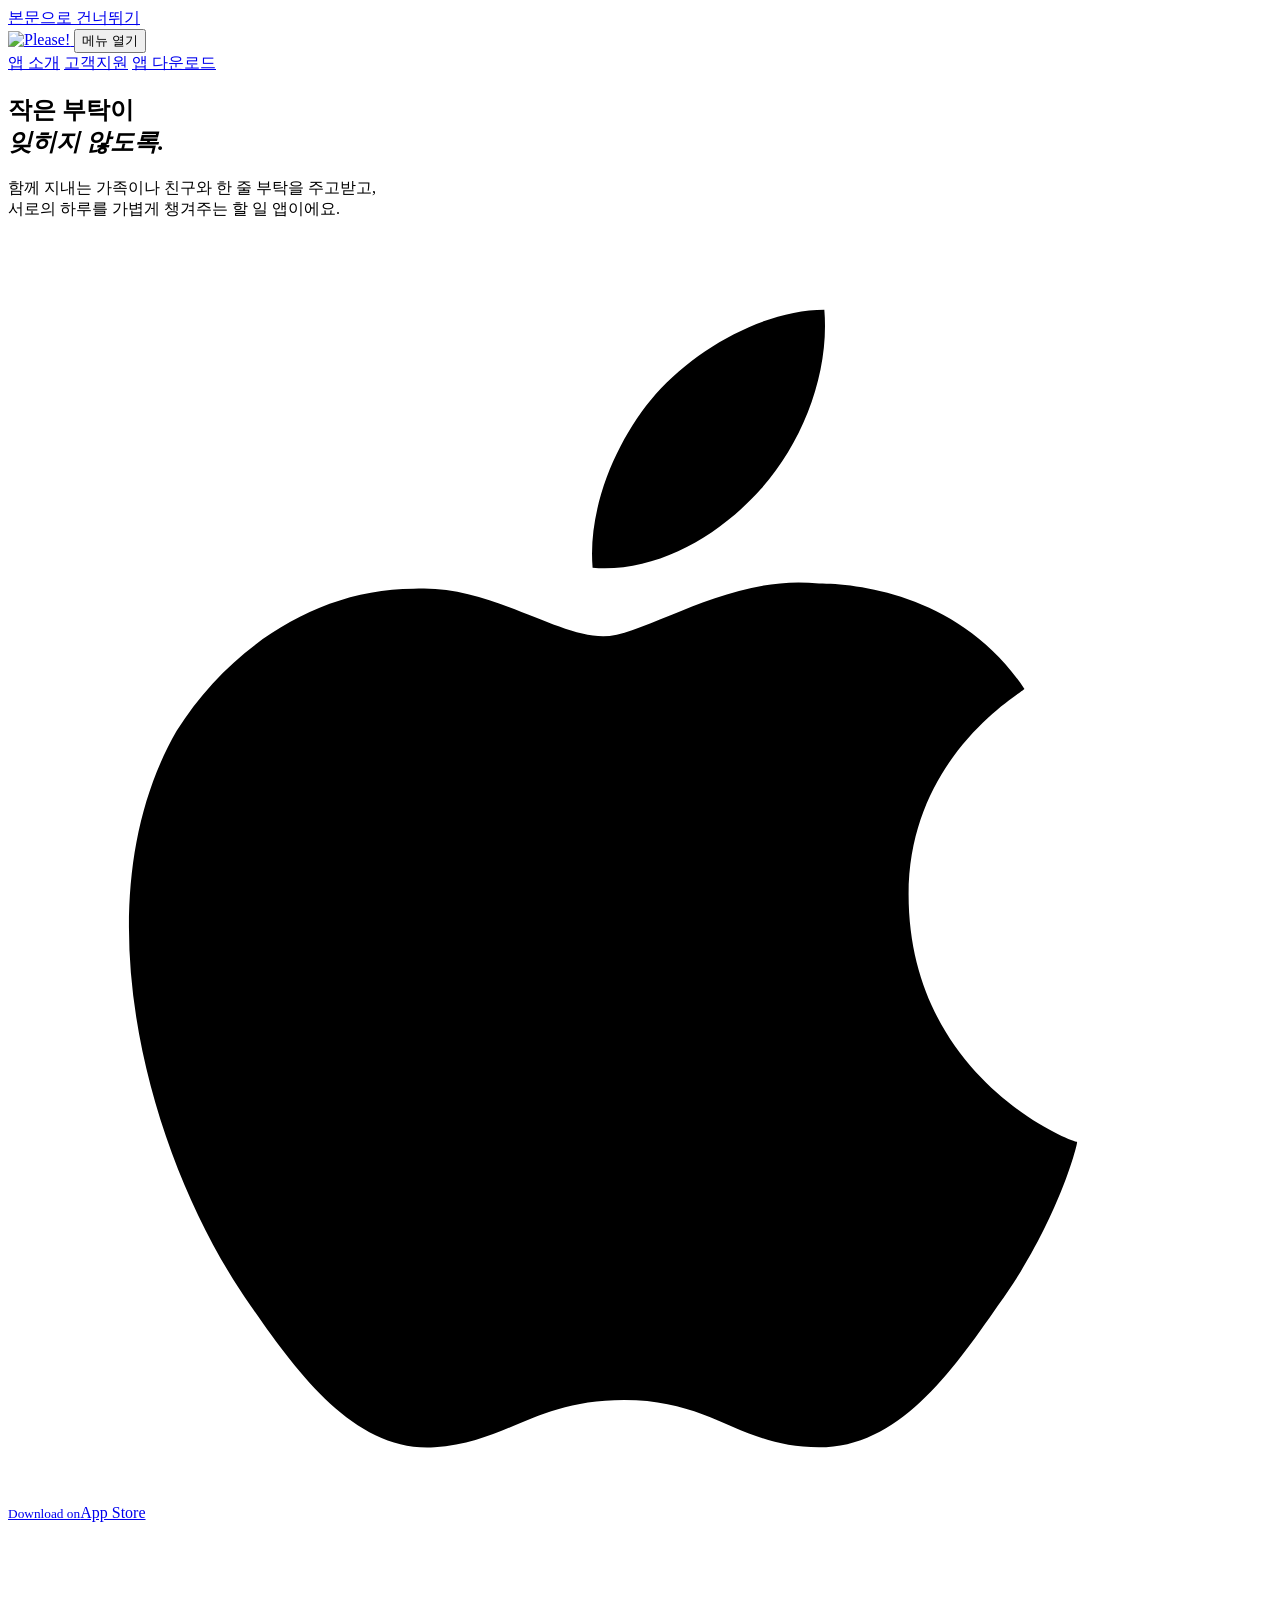
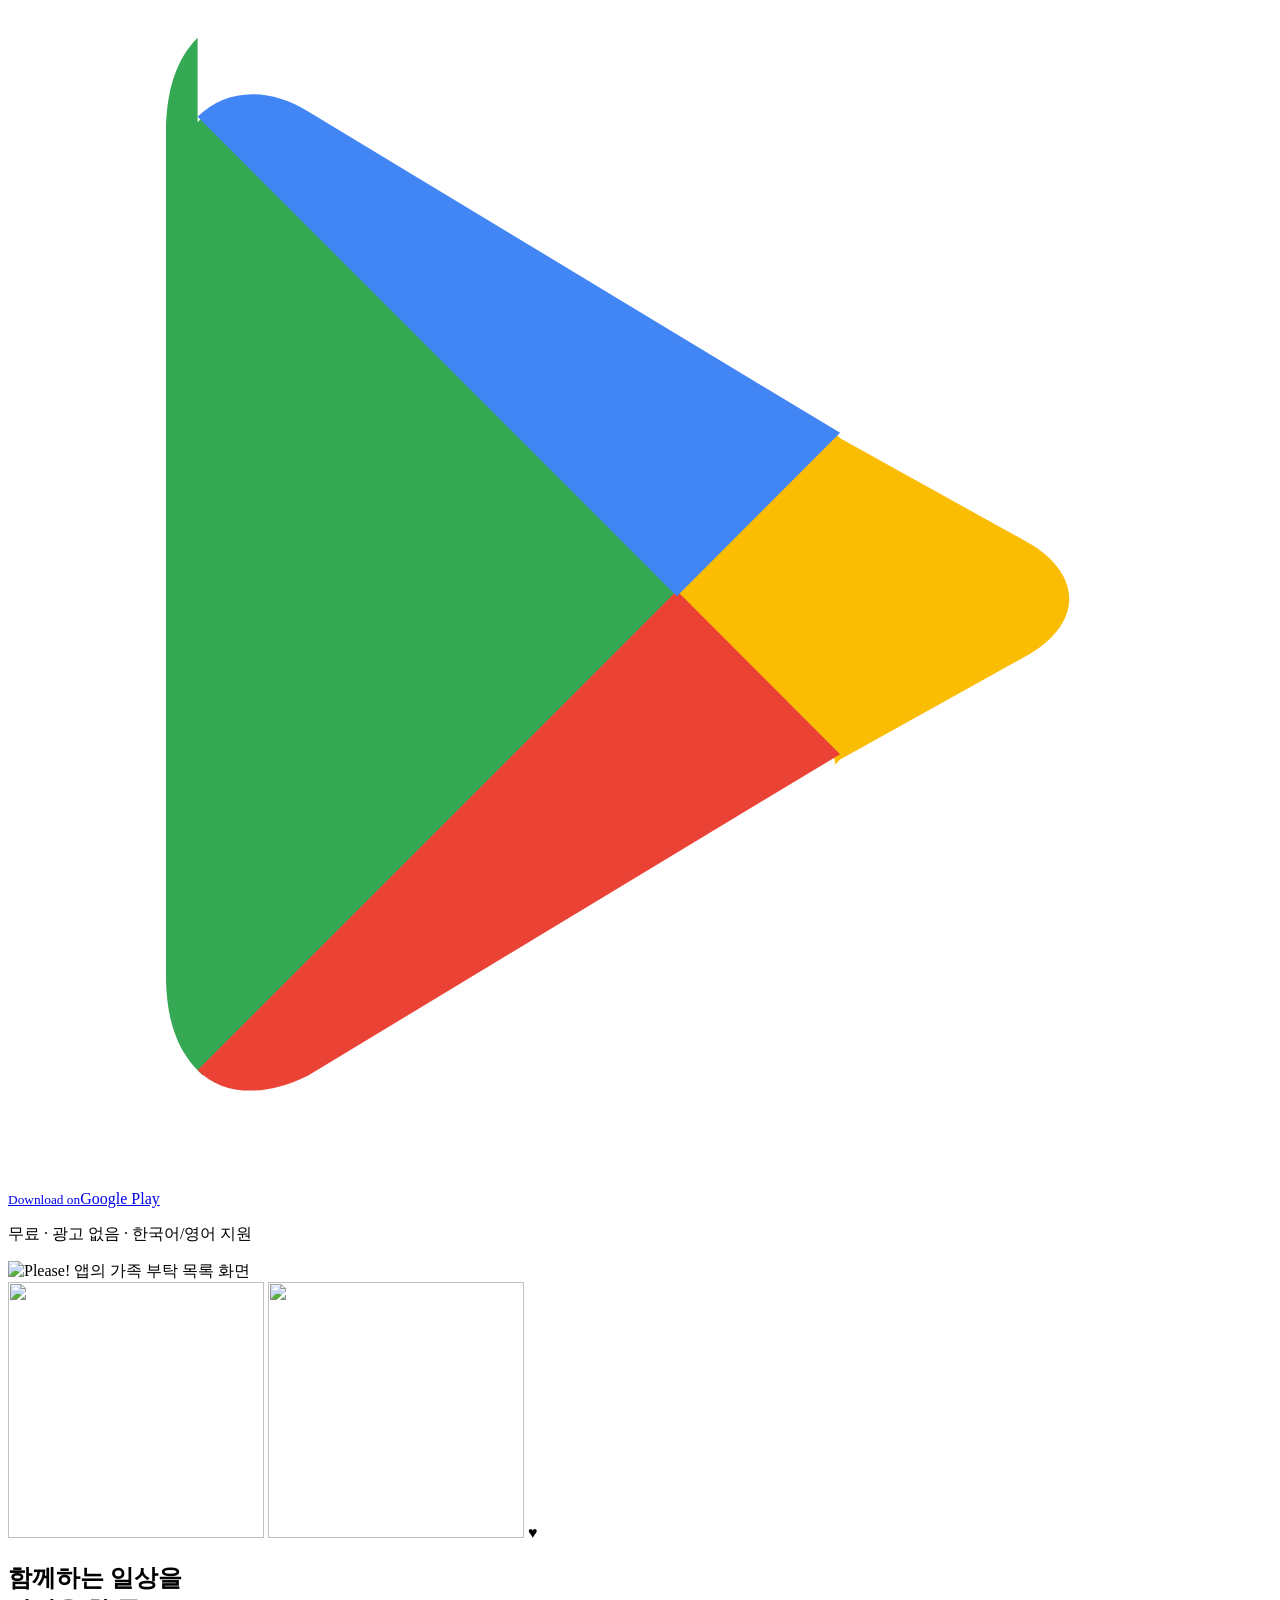
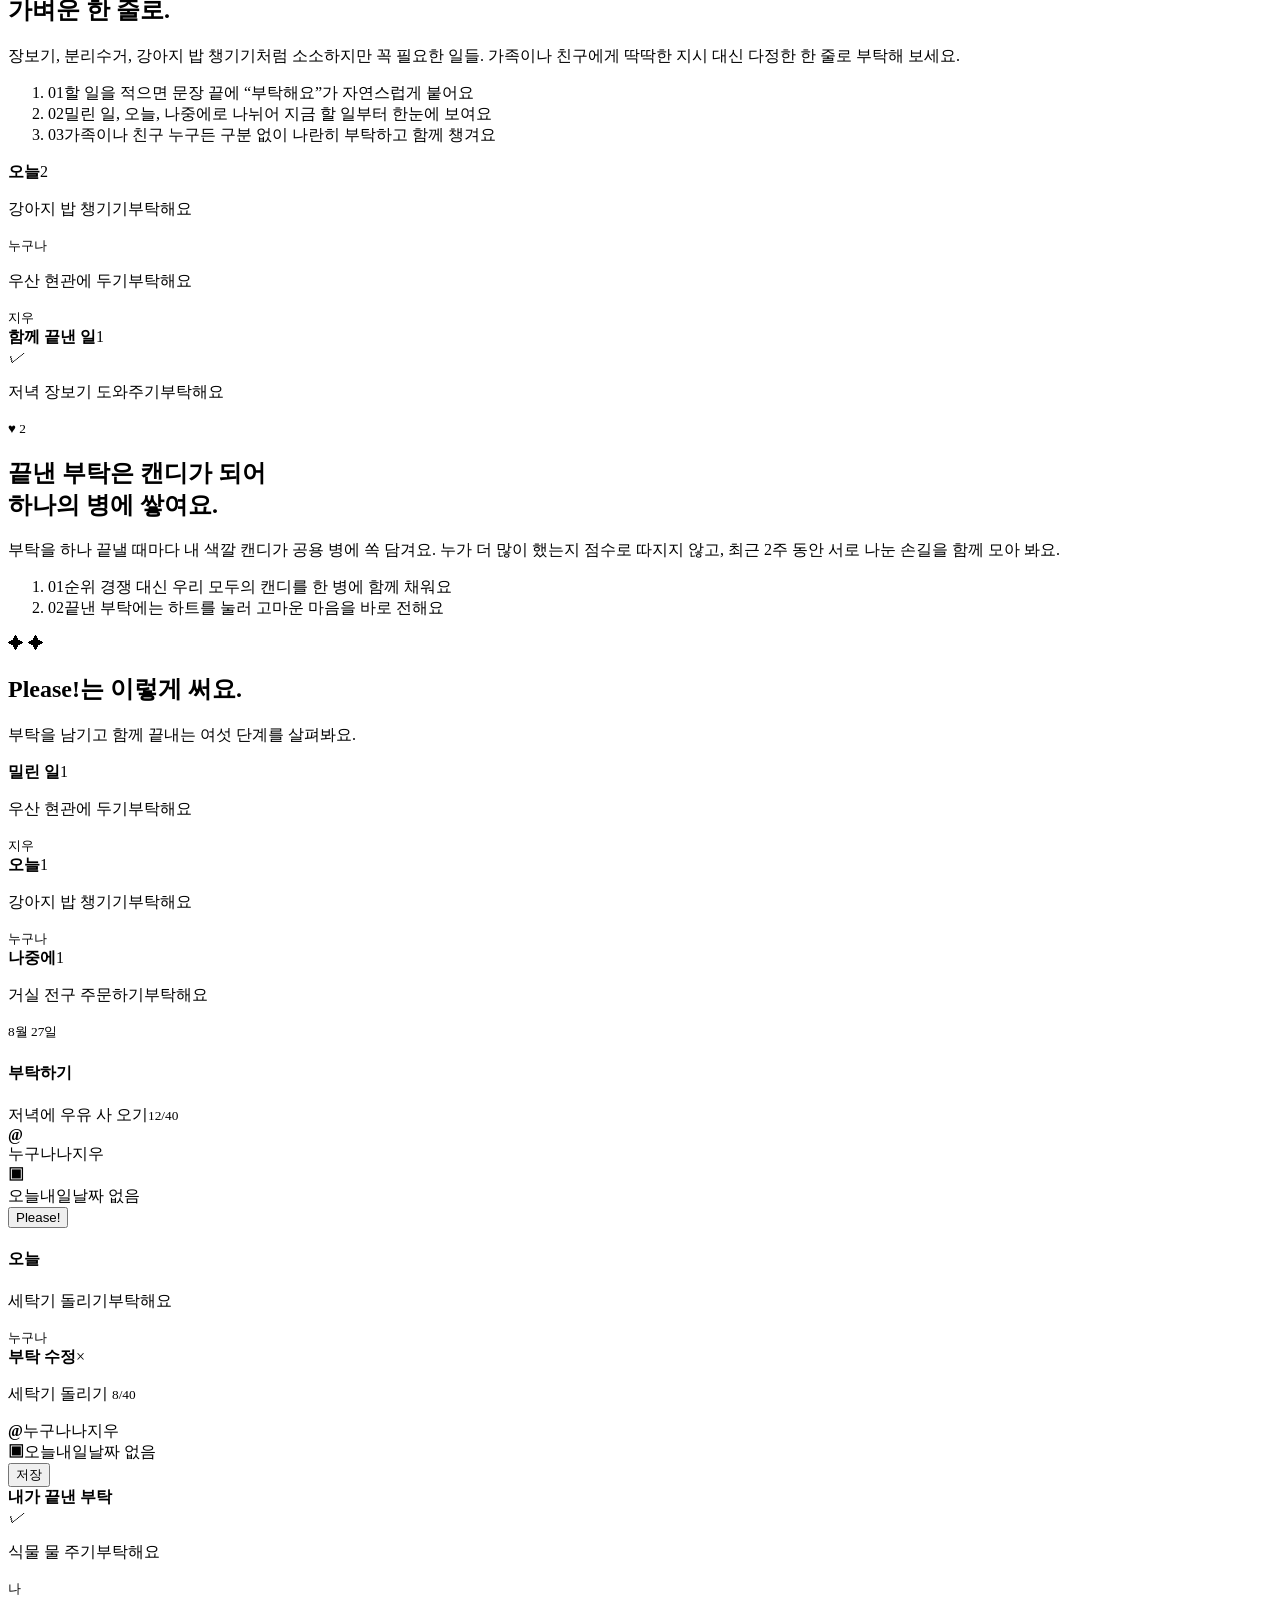
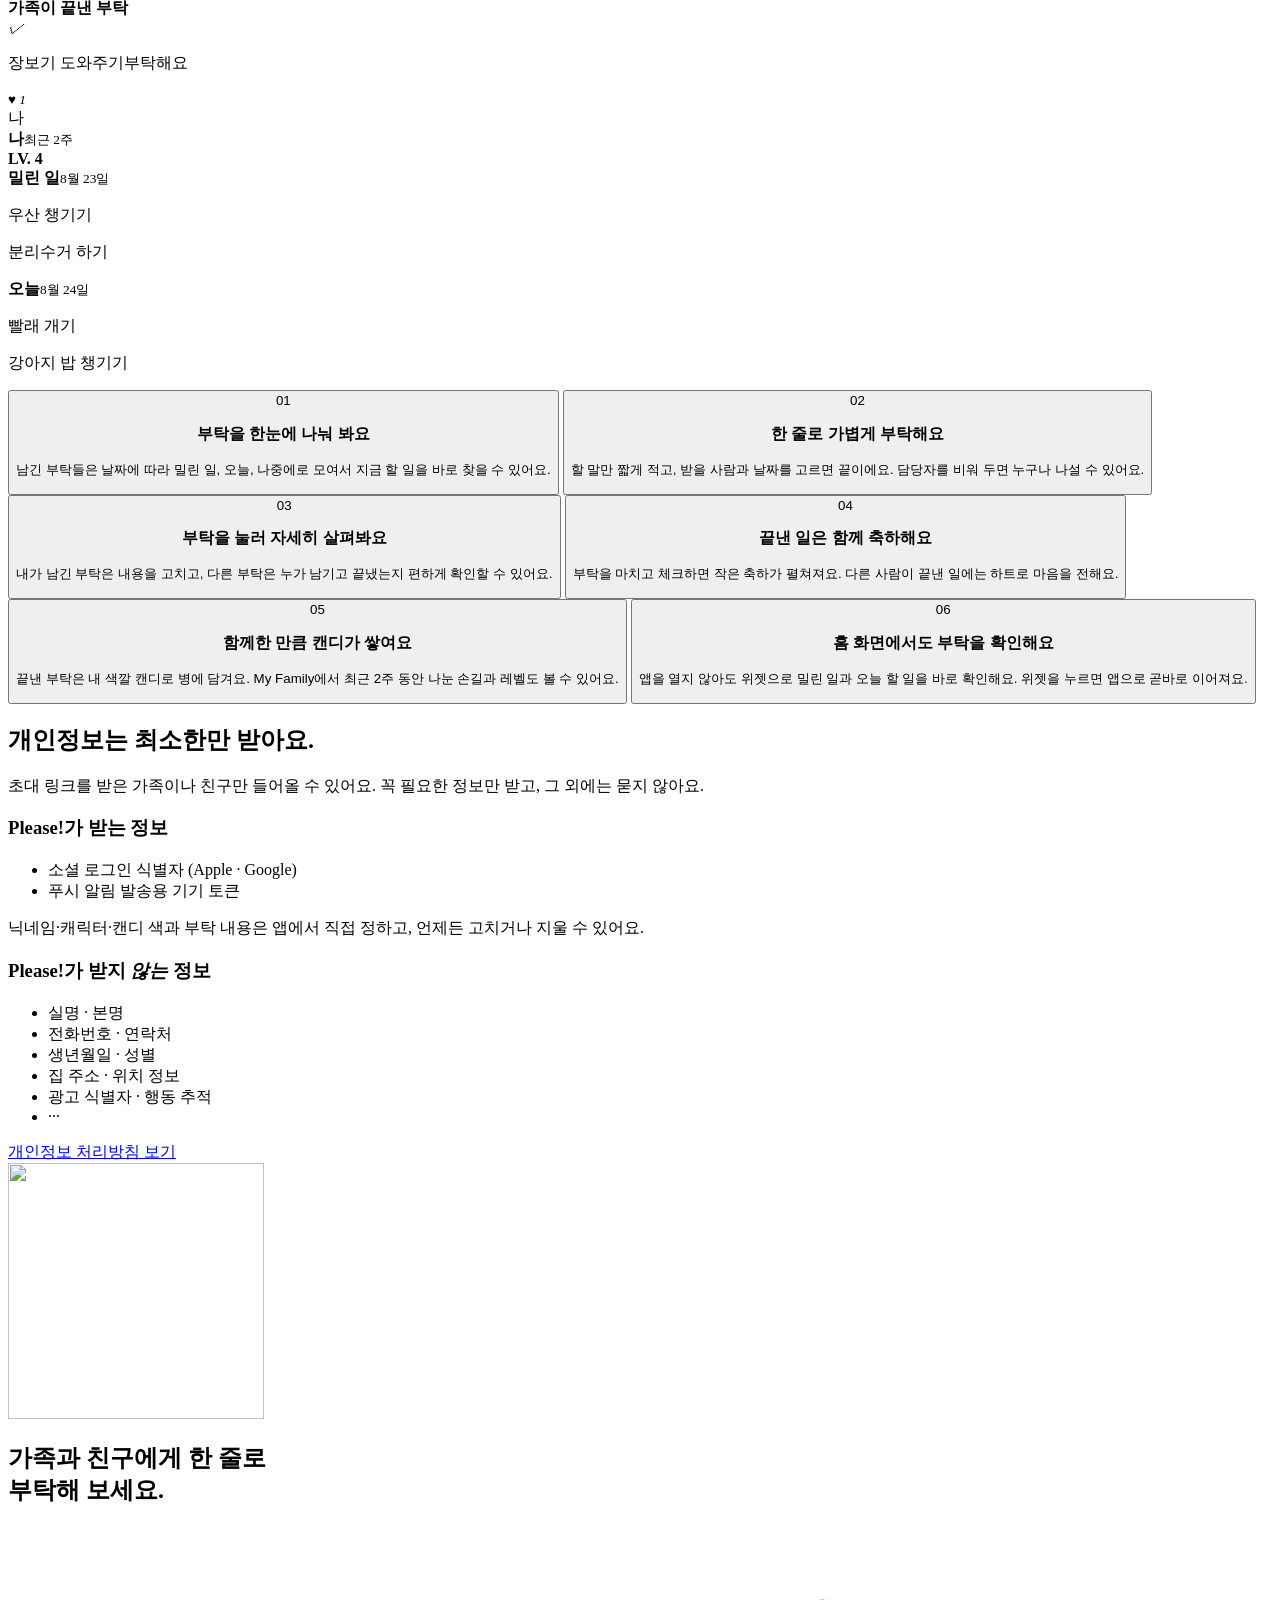
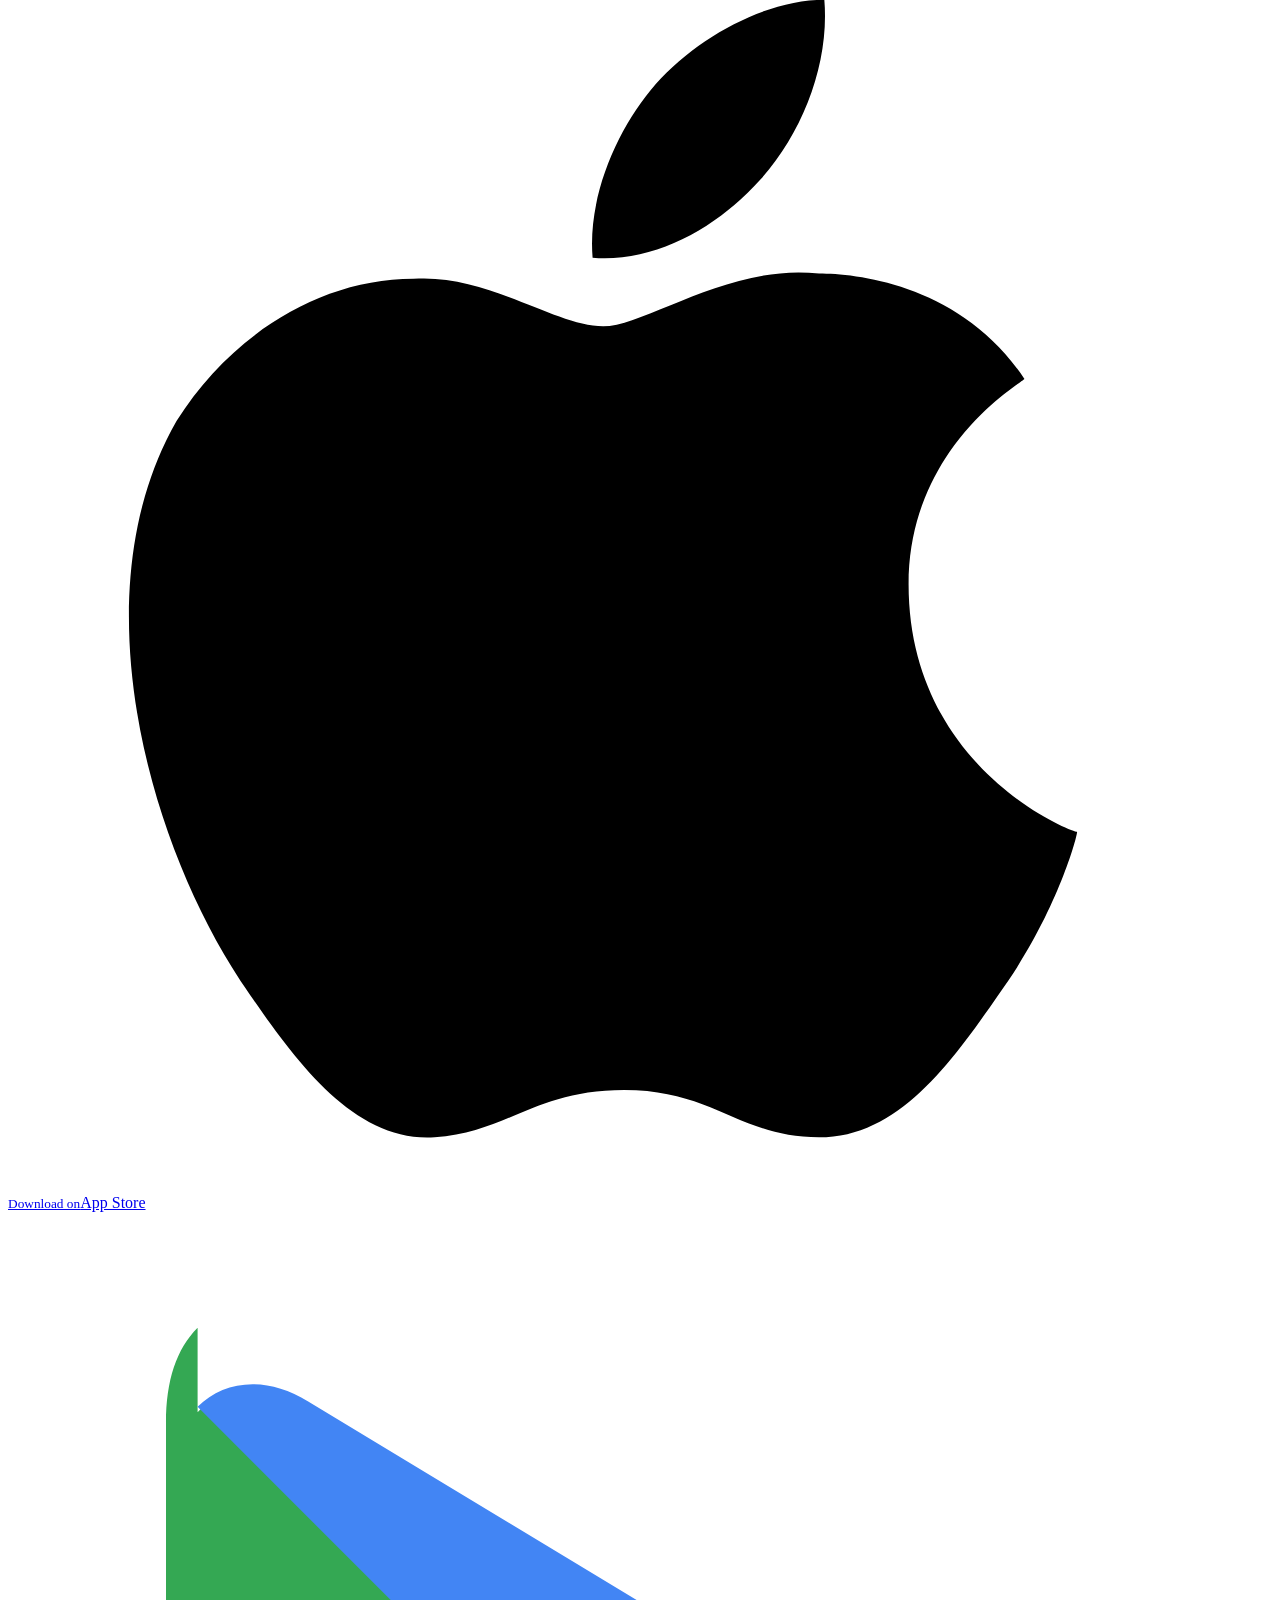
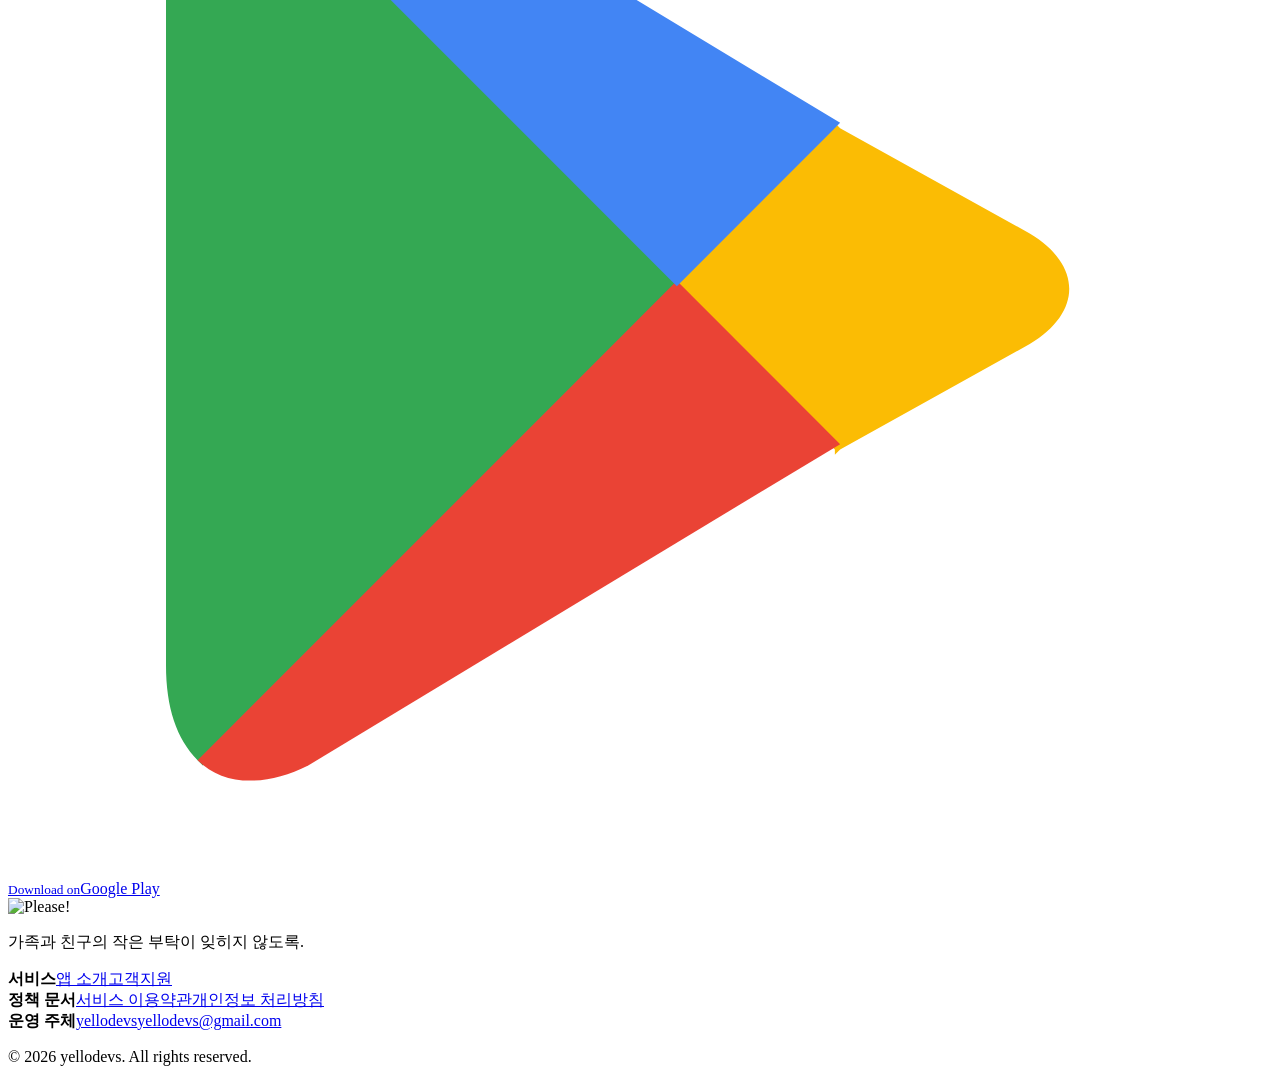
==== commit bf8d1152: "style(site): 가이드 섹션 제목 아래 한 줄 설명 추가" ====
--- a/site/index.html
+++ b/site/index.html
@@ -26,8 +26,8 @@
     <meta name="twitter:image" content="https://please.yellodevs.space/assets/social/please-og.png?v=20261005" />
     <title>Please! — 가족·친구와 나누는 한 줄 부탁</title>
     <link rel="stylesheet" href="/assets/fonts/pretendard.css" />
-    <link rel="stylesheet" href="/styles.css?v=20261114-7" />
-    <script src="/script.js?v=20261114-7" defer></script>
+    <link rel="stylesheet" href="/styles.css?v=20261114-8" />
+    <script src="/script.js?v=20261114-8" defer></script>
   </head>
   <body>
     <a class="skip-link" href="#main">본문으로 건너뛰기</a>
@@ -142,6 +142,7 @@
             <div class="guide-layout">
               <div class="guide-head">
                 <h2 id="guide-title">Please!는 이렇게 써요.</h2>
+                <p>부탁을 남기고 함께 끝내는 여섯 단계를 살펴봐요.</p>
               </div>
               <div class="guide-stage" aria-live="polite">
                 <div class="screen-frame" data-guide-frame>
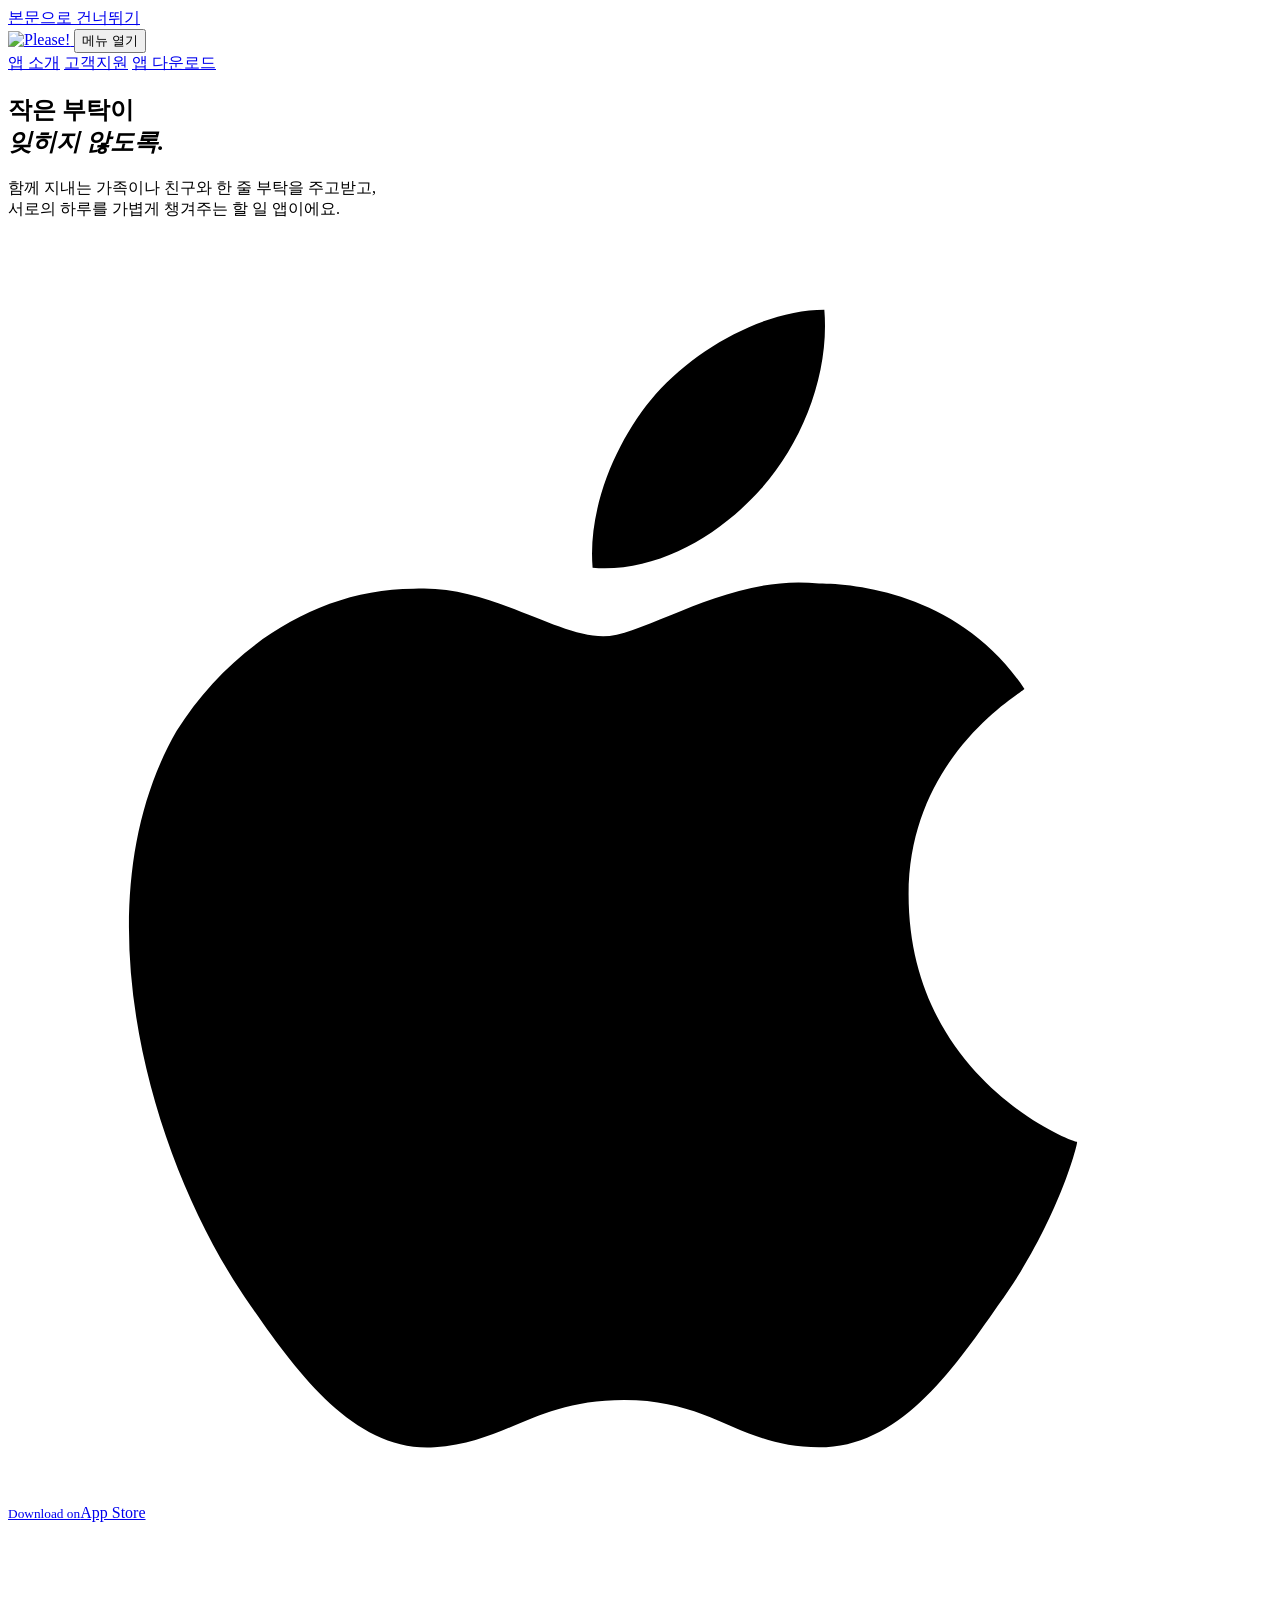
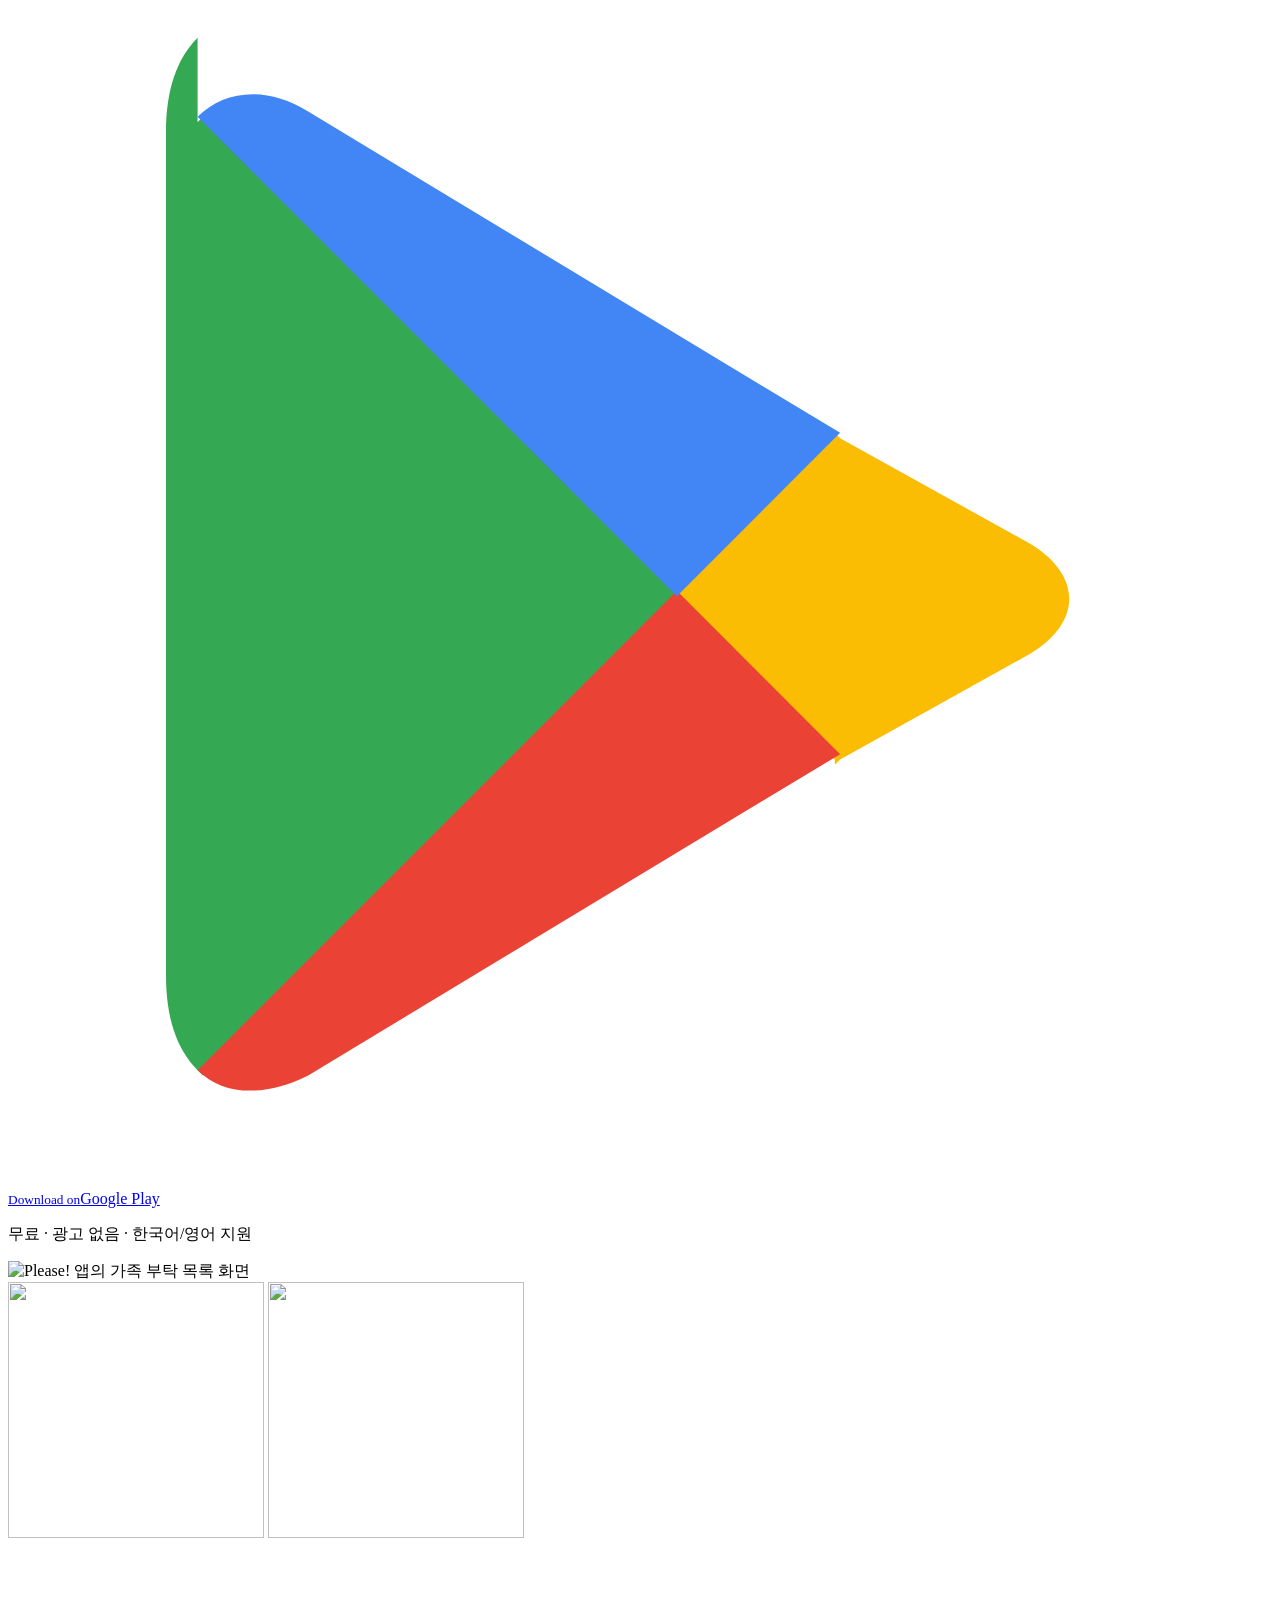
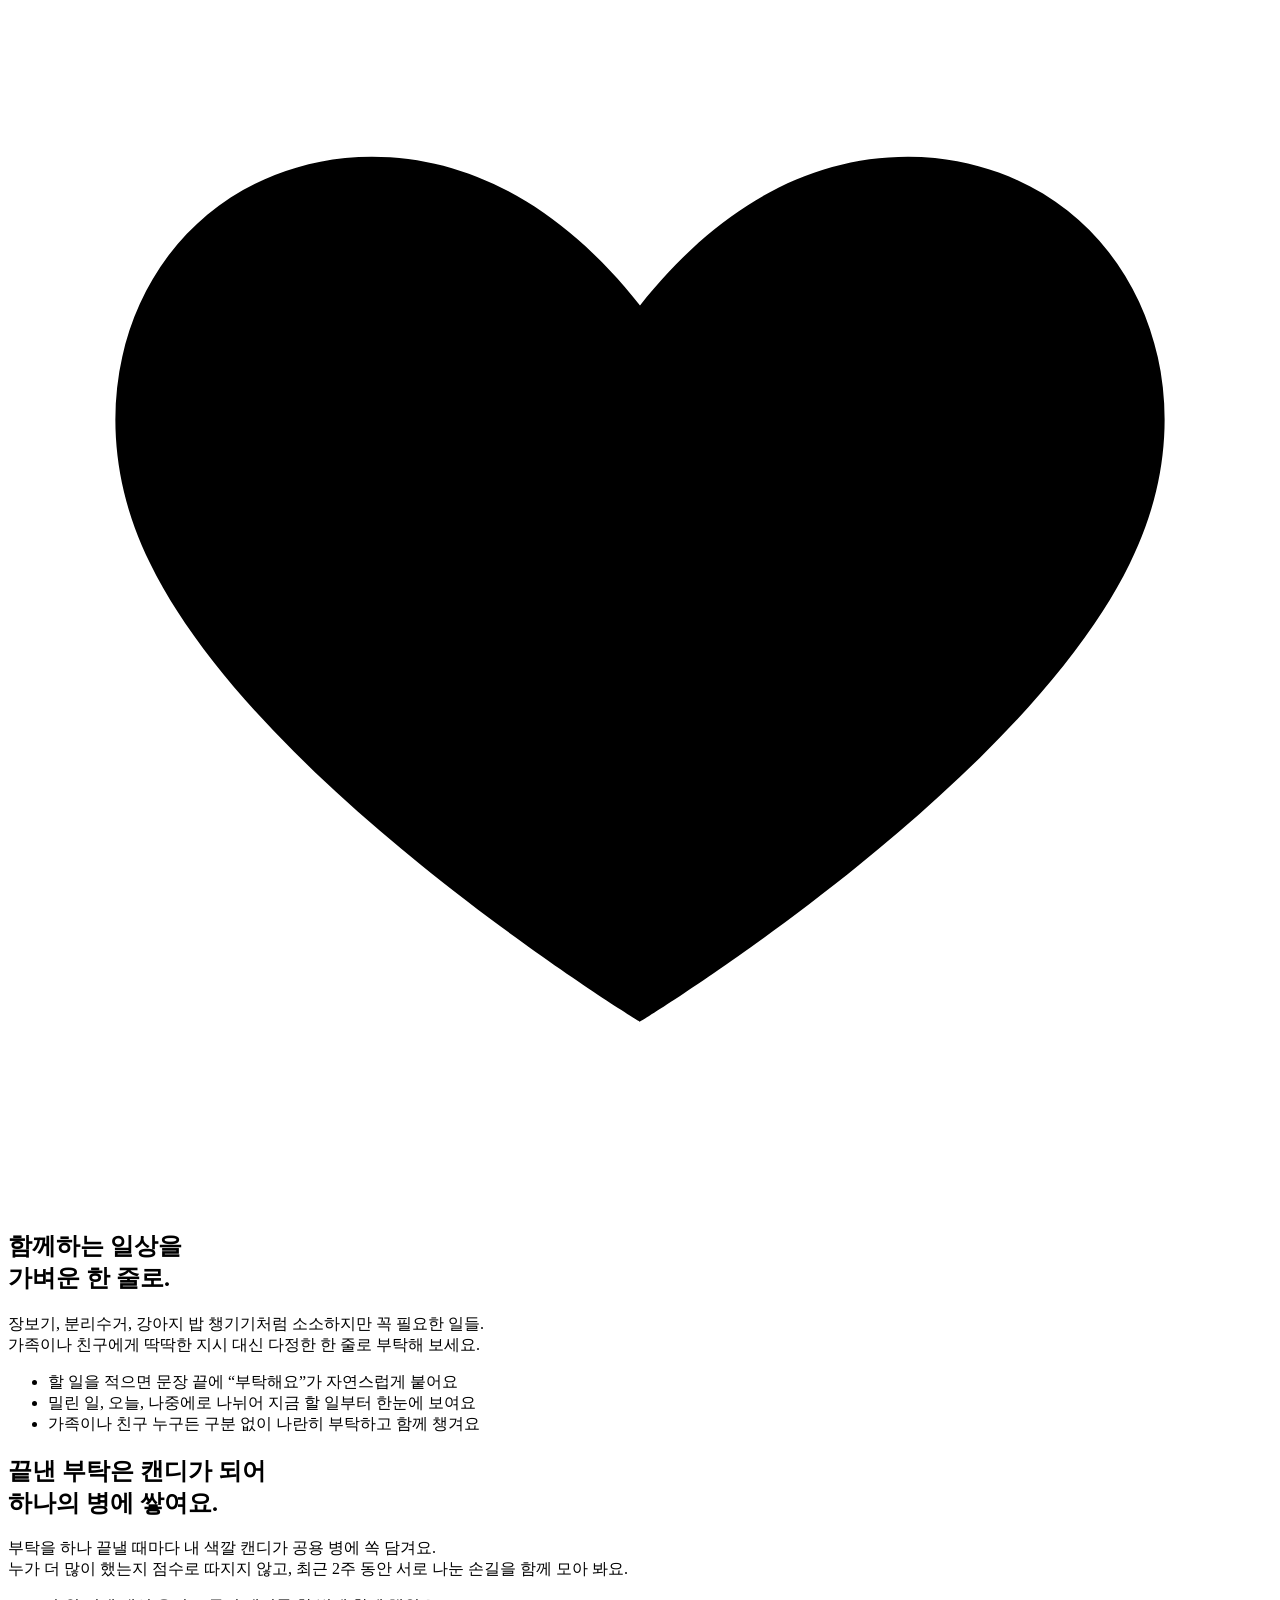
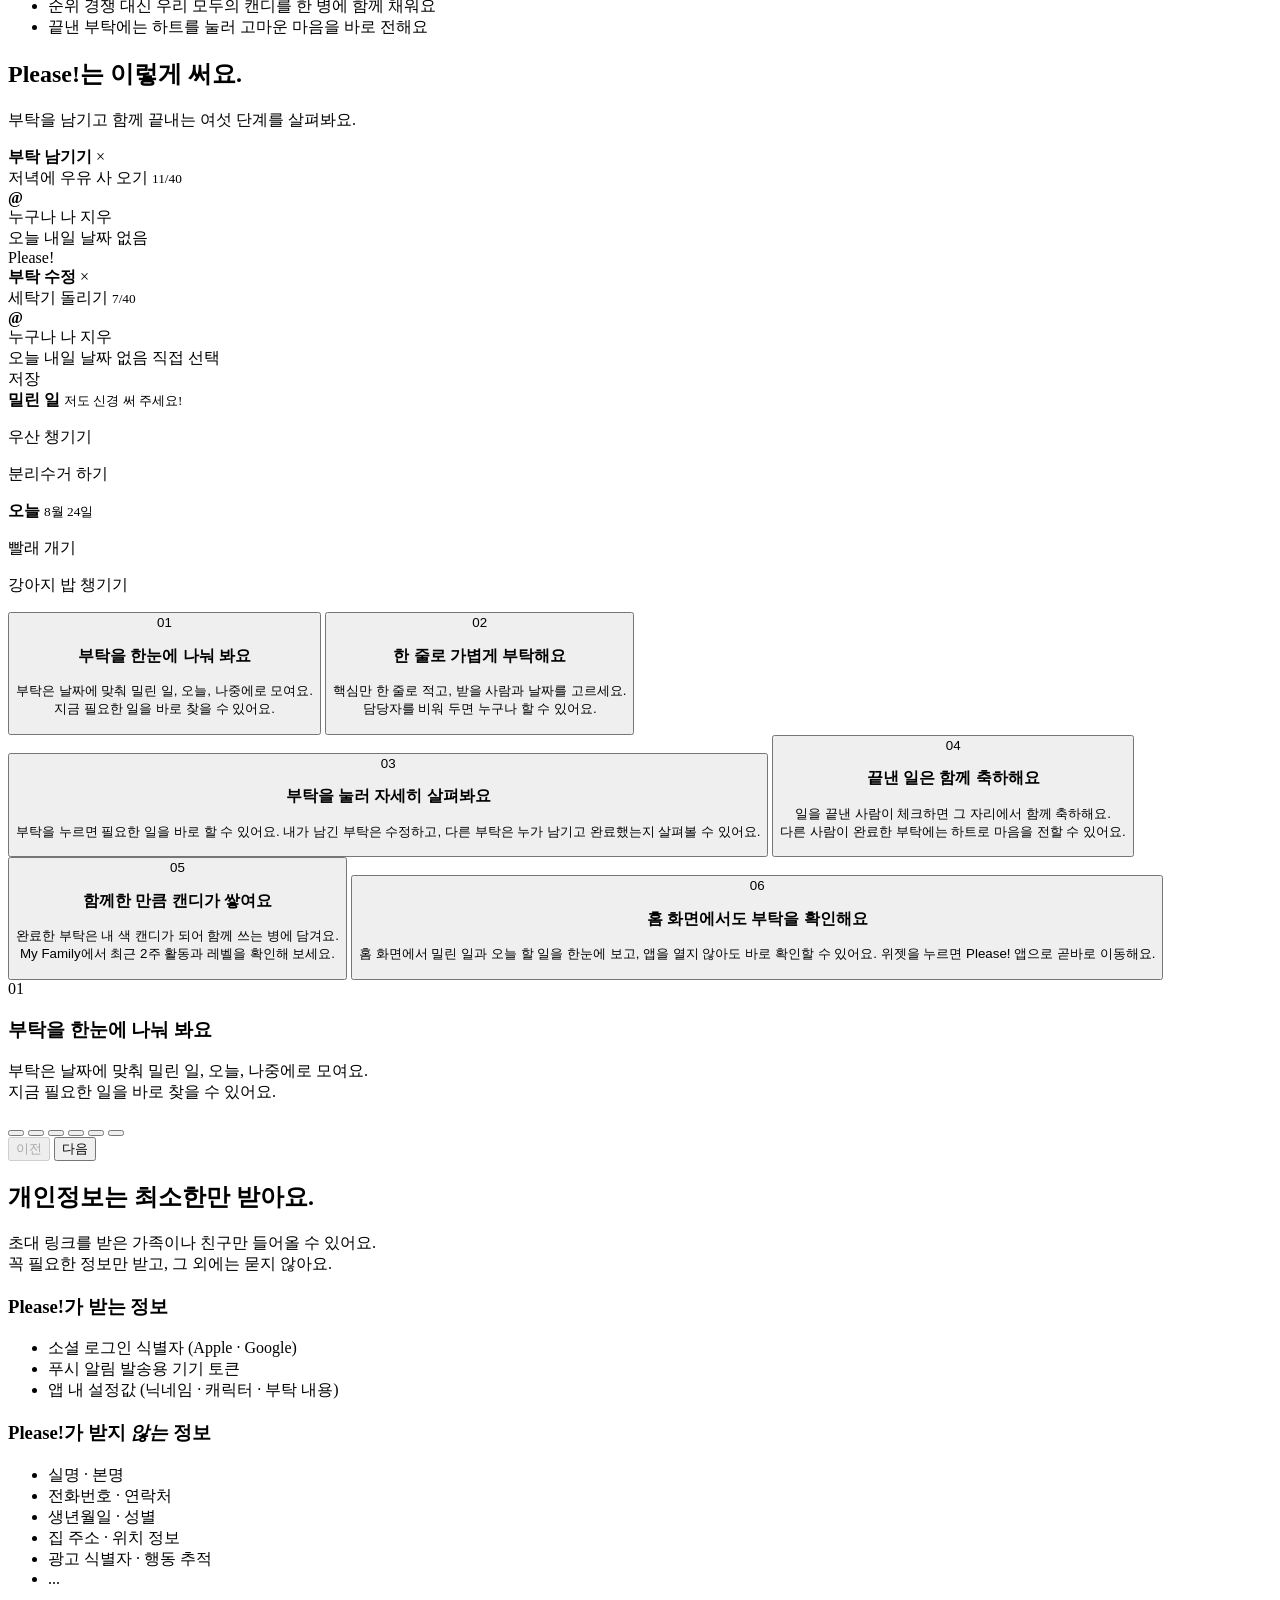
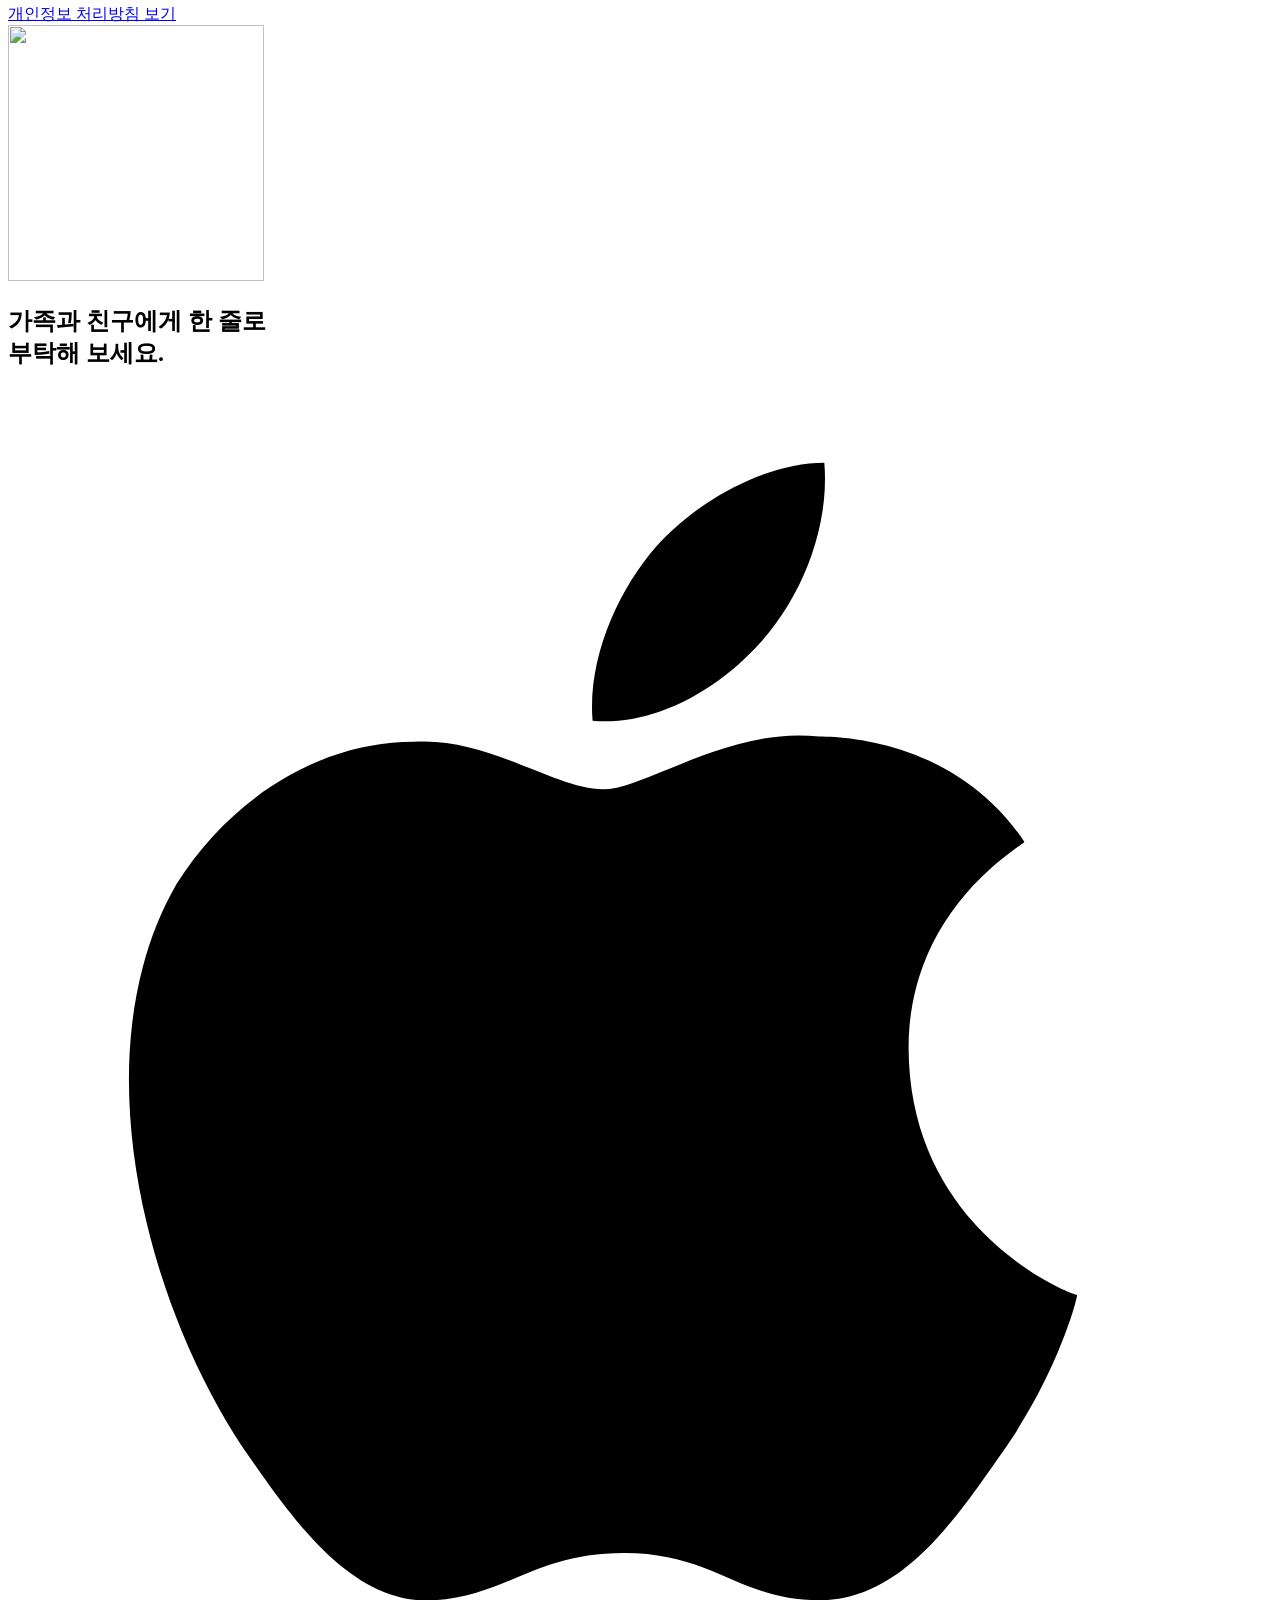
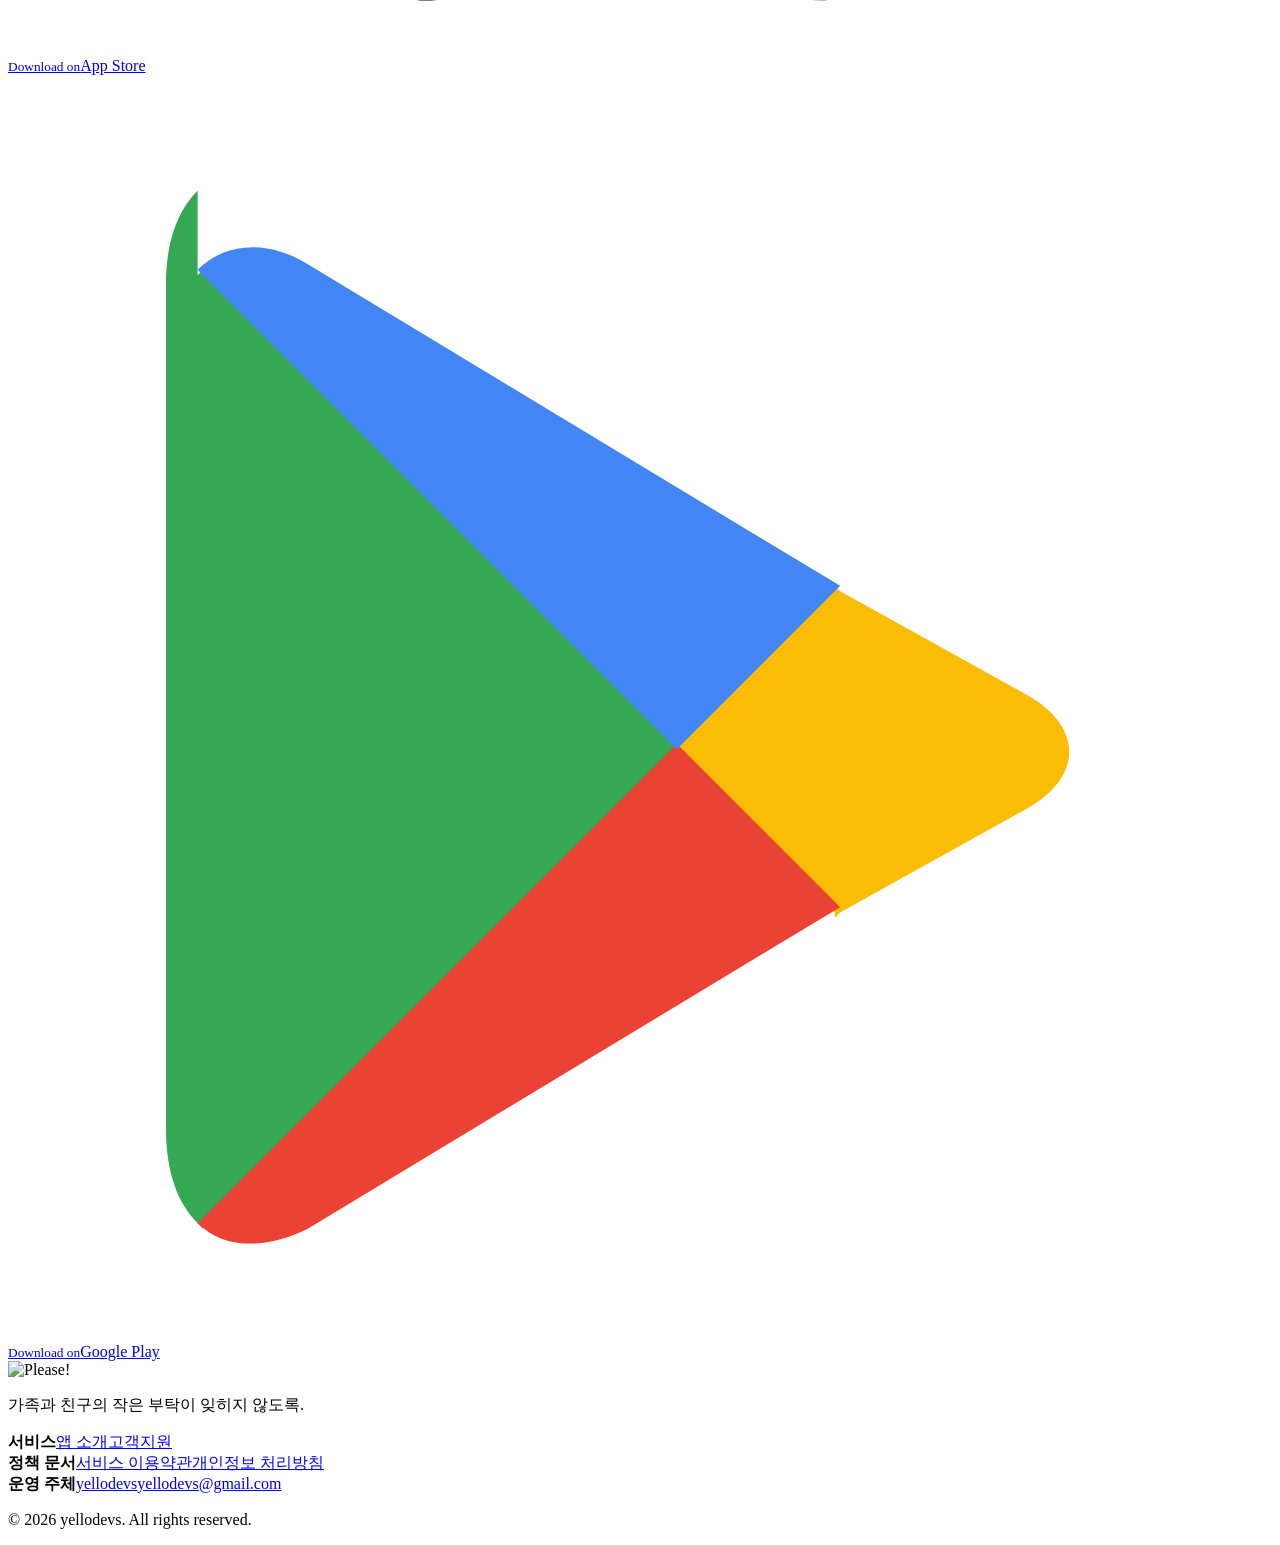
==== commit 4c7b69e7: "feat(site): 히어로 목업·가이드·캔디 병·개인정보 섹션 및 고객지원 FAQ UI 최종 반영" ====
--- a/site/index.html
+++ b/site/index.html
@@ -26,8 +26,8 @@
     <meta name="twitter:image" content="https://please.yellodevs.space/assets/social/please-og.png?v=20261005" />
     <title>Please! — 가족·친구와 나누는 한 줄 부탁</title>
     <link rel="stylesheet" href="/assets/fonts/pretendard.css" />
-    <link rel="stylesheet" href="/styles.css?v=20261114-8" />
-    <script src="/script.js?v=20261114-8" defer></script>
+    <link rel="stylesheet" href="/styles.css?v=20261114-15" />
+    <script src="/script.js?v=20261114-15" defer></script>
   </head>
   <body>
     <a class="skip-link" href="#main">본문으로 건너뛰기</a>
@@ -47,16 +47,15 @@
 
     <main id="main">
       <section class="hero" aria-labelledby="hero-title">
-        <div class="hero-blob hero-blob-one" aria-hidden="true"></div>
         <div class="hero-copy hero-enter">
           <h1 id="hero-title">작은 부탁이<br /><em>잊히지 않도록.</em></h1>
-          <p class="hero-description">함께 지내는 가족이나 친구와 한 줄 부탁을 주고받고,<br class="desktop-break" /> 서로의 하루를 가볍게 챙겨주는 할&nbsp;일 앱이에요.</p>
+          <p class="hero-description">함께 지내는 가족이나 친구와 한&nbsp;줄 부탁을&nbsp;주고받고,<br />서로의 하루를 가볍게 챙겨주는 할&nbsp;일&nbsp;앱이에요.</p>
           <div class="store-buttons" id="hero-download" aria-label="앱 다운로드">
-            <a class="btn btn--ink store-button" href="https://apps.apple.com/kr/app/id6806937598" target="_blank" rel="noopener">
+            <a class="btn btn--ink store-button" data-store="ios" href="https://apps.apple.com/kr/app/id6806937598" target="_blank" rel="noopener">
               <svg viewBox="0 0 24 24" aria-hidden="true"><path d="M17.1 12.5c0-2.6 2.1-3.8 2.2-3.9-1.2-1.8-3.2-2-3.9-2-1.7-.2-3.3 1-4.1 1-.9 0-2.2-1-3.6-.9-1.8 0-3.5 1.1-4.5 2.7-1.9 3.3-.5 8.2 1.4 10.9.9 1.3 2 2.8 3.5 2.7 1.4-.1 1.9-.9 3.6-.9 1.7 0 2.2.9 3.7.9 1.5 0 2.5-1.4 3.4-2.7 1.1-1.5 1.5-3 1.5-3.1-.1 0-3.2-1.2-3.2-4.7zM14.3 4.8c.8-.9 1.3-2.2 1.2-3.4-1.1 0-2.4.7-3.2 1.6-.7.8-1.3 2.1-1.2 3.3 1.2.1 2.4-.6 3.2-1.5z"/></svg>
               <span><small>Download on</small>App Store</span>
             </a>
-            <a class="btn btn--ink store-button" href="https://play.google.com/store/apps/details?id=kr.please.app" target="_blank" rel="noopener">
+            <a class="btn btn--ink store-button" data-store="android" href="https://play.google.com/store/apps/details?id=kr.please.app" target="_blank" rel="noopener">
               <svg viewBox="0 0 24 24" aria-hidden="true"><path d="M3.6 2.2c-.4.4-.6 1-.6 1.8v16c0 .8.2 1.4.6 1.8l.1.1 9-9v-.2l-9-9-.1.1z" fill="#34a853"/><path d="m15.7 15.9-3-3v-.2l3-3 .1.1 3.6 2c1 .6 1 1.5 0 2.1l-3.6 2-.1.1z" fill="#fbbc04"/><path d="m15.8 15.8-3.1-3.1-9.1 9.1c.5.5 1.3.5 2.1.1l10.1-6.1z" fill="#ea4335"/><path d="M15.8 9.7 5.7 3.6c-.8-.5-1.6-.4-2.1.1l9.1 9.1 3.1-3.1z" fill="#4285f4"/></svg>
               <span><small>Download on</small>Google Play</span>
             </a>
@@ -67,13 +66,21 @@
         <div class="hero-visual hero-enter-visual" aria-label="Please! 앱의 부탁 목록 미리보기">
           <div class="hero-phone hero-phone-cutout">
             <picture>
-              <source srcset="/assets/previews/hero-phone.webp" type="image/webp" />
-              <img src="/assets/previews/hero-phone.png" alt="Please! 앱의 가족 부탁 목록 화면" width="887" height="1774" fetchpriority="high" decoding="async" />
+              <source srcset="/assets/previews/hero-phone.webp?v=20261114-14" type="image/webp" />
+              <img src="/assets/previews/hero-phone.png?v=20261114-14" alt="Please! 앱의 가족 부탁 목록 화면" width="880" height="1814" fetchpriority="high" decoding="async" />
             </picture>
           </div>
-          <span class="floating-character character-dog" aria-hidden="true"><img src="/assets/brand/gyuri.webp" alt="" width="256" height="256" /></span>
-          <span class="floating-character character-one" aria-hidden="true"><img src="/assets/brand/junyoung.webp" alt="" width="256" height="256" /></span>
-          <span class="floating-heart" aria-hidden="true">♥</span>
+          <span class="hero-avatar hero-avatar--gyuri" aria-hidden="true">
+            <img src="/assets/brand/gyuri.webp" alt="" width="256" height="256" decoding="async" />
+          </span>
+          <span class="hero-avatar hero-avatar--junyoung" aria-hidden="true">
+            <img src="/assets/brand/junyoung.webp" alt="" width="256" height="256" decoding="async" />
+          </span>
+          <span class="floating-heart" aria-hidden="true">
+            <svg viewBox="0 0 24 24" aria-hidden="true">
+              <path d="M12 20.5s-7.2-4.4-9.3-8.7C1 8.4 2.7 4.5 6.4 4.1c2.2-.2 4.1.9 5.6 2.8 1.5-1.9 3.4-3 5.6-2.8 3.7.4 5.4 4.3 3.7 7.7-2.1 4.3-9.3 8.7-9.3 8.7z" />
+            </svg>
+          </span>
           <span class="floating-candy candy-one" aria-hidden="true"></span>
           <span class="floating-candy candy-two" aria-hidden="true"></span>
         </div>
@@ -83,36 +90,14 @@
         <div class="about-inner">
           <div class="about-copy reveal">
             <h2 id="about-title">함께하는 일상을<br />가벼운 한 줄로.</h2>
-            <p>장보기, 분리수거, 강아지 밥 챙기기처럼 소소하지만 꼭 필요한 일들. 가족이나 친구에게 딱딱한 지시 대신 다정한 한 줄로 부탁해 보세요.</p>
-            <ol class="line-points">
-              <li><span>01</span>할 일을 적으면 문장 끝에 “부탁해요”가 자연스럽게 붙어요</li>
-              <li><span>02</span>밀린 일, 오늘, 나중에로 나뉘어 지금 할 일부터 한눈에 보여요</li>
-              <li><span>03</span>가족이나 친구 누구든 구분 없이 나란히 부탁하고 함께 챙겨요</li>
-            </ol>
-          </div>
-          <div class="about-showcase reveal" aria-label="Please! 앱 부탁 카드 예시">
-            <div class="showcase-group">
-              <div class="mini-heading"><strong>오늘</strong><span>2</span></div>
-              <div class="mission-card">
-                <i class="mission-dot mint"></i>
-                <p>강아지 밥 챙기기<span>부탁해요</span></p>
-                <small>누구나</small>
-              </div>
-              <div class="mission-card">
-                <i class="mission-dot pink"></i>
-                <p>우산 현관에 두기<span>부탁해요</span></p>
-                <small>지우</small>
-              </div>
-            </div>
-            <div class="showcase-group">
-              <div class="mini-heading"><strong>함께 끝낸 일</strong><span>1</span></div>
-              <div class="mission-card completed">
-                <i class="mission-check">✓</i>
-                <p>저녁 장보기 도와주기<span>부탁해요</span></p>
-                <small class="heart-count">♥ 2</small>
-              </div>
-            </div>
-          </div>
+            <p>장보기, 분리수거, 강아지&nbsp;밥&nbsp;챙기기처럼 소소하지만 꼭&nbsp;필요한&nbsp;일들.<br />가족이나 친구에게 딱딱한 지시 대신 다정한 한&nbsp;줄로 부탁해&nbsp;보세요.</p>
+            <ul class="about-scenes">
+              <li>할&nbsp;일을 적으면 문장 끝에 “부탁해요”가 자연스럽게&nbsp;붙어요</li>
+              <li>밀린&nbsp;일, 오늘, 나중에로 나뉘어 지금 할&nbsp;일부터 한눈에&nbsp;보여요</li>
+              <li>가족이나 친구 누구든 구분 없이 나란히 부탁하고 함께&nbsp;챙겨요</li>
+            </ul>
+          </div>
+          <div class="about-showcase reveal" data-mission-mount="about" aria-label="Please! 앱 부탁 카드 예시"></div>
         </div>
       </section>
 
@@ -120,17 +105,17 @@
         <div class="candy-inner">
           <div class="candy-copy reveal">
             <h2 id="candy-title">끝낸 부탁은 캔디가 되어<br />하나의 병에 쌓여요.</h2>
-            <p>부탁을 하나 끝낼 때마다 내 색깔 캔디가 공용 병에 쏙 담겨요. 누가 더 많이 했는지 점수로 따지지 않고, 최근 2주 동안 서로 나눈 손길을 함께 모아 봐요.</p>
-            <ol class="line-points">
-              <li><span>01</span>순위 경쟁 대신 우리 모두의 캔디를 한 병에 함께 채워요</li>
-              <li><span>02</span>끝낸 부탁에는 하트를 눌러 고마운 마음을 바로 전해요</li>
-            </ol>
+            <p>부탁을 하나 끝낼&nbsp;때마다 내&nbsp;색깔 캔디가 공용&nbsp;병에 쏙&nbsp;담겨요.<br />누가 더 많이 했는지 점수로 따지지&nbsp;않고, 최근&nbsp;2주&nbsp;동안 서로 나눈 손길을 함께 모아&nbsp;봐요.</p>
+            <ul class="feature-notes">
+              <li>순위 경쟁 대신 우리 모두의 캔디를 한&nbsp;병에 함께&nbsp;채워요</li>
+              <li>끝낸 부탁에는 하트를 눌러 고마운 마음을 바로&nbsp;전해요</li>
+            </ul>
           </div>
           <div class="candy-visual-app reveal" aria-label="8가지 색 캔디가 담긴 가족 공용 캔디병">
             <div class="candy-jar-wrap">
-              <div data-app-jar></div>
-              <span class="jar-sparkle one" aria-hidden="true">✦</span>
-              <span class="jar-sparkle two" aria-hidden="true">✦</span>
+              <span class="jar-sparkle one" aria-hidden="true"></span>
+              <span class="jar-sparkle two" aria-hidden="true"></span>
+              <div class="app-jar-card" data-app-jar></div>
             </div>
           </div>
         </div>
@@ -142,45 +127,154 @@
             <div class="guide-layout">
               <div class="guide-head">
                 <h2 id="guide-title">Please!는 이렇게 써요.</h2>
-                <p>부탁을 남기고 함께 끝내는 여섯 단계를 살펴봐요.</p>
+                <p>부탁을 남기고 함께 끝내는 여섯&nbsp;단계를&nbsp;살펴봐요.</p>
               </div>
               <div class="guide-stage" aria-live="polite">
                 <div class="screen-frame" data-guide-frame>
-                <article class="onboarding-slide guide-preview is-active" data-guide-preview="0">
-                  <div class="demo-surface demo-board" aria-label="밀린 일, 오늘, 나중에로 정리된 부탁 목록">
-                    <div class="demo-board-group"><div class="mini-heading"><strong>밀린 일</strong><span>1</span></div><div class="mission-card"><i class="mission-dot pink"></i><p>우산 현관에 두기<span>부탁해요</span></p><small>지우</small></div></div>
-                    <div class="demo-board-group"><div class="mini-heading"><strong>오늘</strong><span>1</span></div><div class="mission-card"><i class="mission-dot mint"></i><p>강아지 밥 챙기기<span>부탁해요</span></p><small>누구나</small></div></div>
-                    <div class="demo-board-group"><div class="mini-heading"><strong>나중에</strong><span>1</span></div><div class="mission-card"><i class="mission-dot blue"></i><p>거실 전구 주문하기<span>부탁해요</span></p><small>8월 27일</small></div></div>
-                  </div>
-                </article>
-                <article class="onboarding-slide guide-preview" data-guide-preview="1">
-                  <div class="demo-surface demo-composer" aria-label="부탁 내용, 받을 사람, 날짜를 고르는 등록 화면">
-                    <div class="composer-card"><h4>부탁하기</h4><div class="composer-input"><span>저녁에 우유 사 오기</span><small>12/40</small></div><div class="composer-line"><b>@</b><div><span class="demo-chip chip-anyone active">누구나</span><span class="demo-chip chip-me">나</span><span class="demo-chip chip-jiwoo">지우</span></div></div><div class="composer-line"><b>▣</b><div><span class="demo-chip chip-today active">오늘</span><span class="demo-chip chip-tomorrow">내일</span><span class="demo-chip">날짜 없음</span></div></div><button type="button" tabindex="-1">Please!</button></div>
-                  </div>
-                </article>
-                <article class="onboarding-slide guide-preview" data-guide-preview="2">
-                  <div class="demo-surface demo-detail" aria-label="부탁을 눌러 수정하거나 상세 정보를 확인하는 화면"><div class="detail-content"><h4>오늘</h4><div class="mission-card detail-mission"><i class="mission-dot orange"></i><p>세탁기 돌리기<span>부탁해요</span></p><small>누구나</small></div><span class="tap-cue"></span></div><div class="edit-backdrop"><div class="edit-sheet"><div><strong>부탁 수정</strong><span>×</span></div><p>세탁기 돌리기 <small>8/40</small></p><div class="sheet-options"><b>@</b><span class="active">누구나</span><span>나</span><span>지우</span></div><div class="sheet-options"><b>▣</b><span class="active blue-bg">오늘</span><span>내일</span><span>날짜 없음</span></div><button type="button" tabindex="-1">저장</button></div></div></div>
-                </article>
-                <article class="onboarding-slide guide-preview" data-guide-preview="3">
-                  <div class="demo-surface demo-celebrate" aria-label="부탁을 완료하고 가족의 하트를 받는 화면"><div class="celebrate-group"><strong>내가 끝낸 부탁</strong><div class="mission-card complete-target"><i class="mission-check">✓</i><p>식물 물 주기<span>부탁해요</span></p><small>나</small></div></div><div class="celebrate-group"><strong>가족이 끝낸 부탁</strong><div class="mission-card completed"><i class="mission-check">✓</i><p>장보기 도와주기<span>부탁해요</span></p><small class="heart-count">♥ <i>1</i></small></div></div><div class="confetti" aria-hidden="true"><i></i><i></i><i></i><i></i><i></i><i></i><i></i><i></i></div></div>
-                </article>
-                <article class="onboarding-slide guide-preview" data-guide-preview="4">
-                  <div class="demo-surface demo-candy" aria-label="완료한 부탁이 색 캔디와 가족 레벨로 쌓이는 화면"><div class="guide-app-jar" data-app-jar></div><div class="family-level"><span class="avatar">나</span><div><strong>나</strong><small>최근 2주</small></div><b>LV. 4</b></div></div>
-                </article>
-                <article class="onboarding-slide guide-preview" data-guide-preview="5">
-                  <div class="demo-surface demo-widget" aria-label="홈 화면에서 밀린 일과 오늘 할 일을 보여 주는 Please! 위젯"><div class="home-icons" aria-hidden="true"><i></i><i></i><i></i><i></i></div><div class="widget-card-live"><div><strong>밀린 일</strong><small>8월 23일</small><p><i class="pink"></i>우산 챙기기</p><p><i class="mint"></i>분리수거 하기</p></div><div><strong>오늘</strong><small>8월 24일</small><p><i></i>빨래 개기</p><p><i class="blue"></i>강아지 밥 챙기기</p></div><span class="widget-tap"></span></div></div>
-                </article>
+                  <article class="onboarding-slide guide-preview is-active" data-guide-preview="0">
+                    <div class="demo-surface demo-board" data-mission-mount="guide-board" aria-label="밀린 일, 오늘, 나중에로 정리된 부탁 목록"></div>
+                  </article>
+                  <article class="onboarding-slide guide-preview" data-guide-preview="1">
+                    <div class="demo-surface demo-composer" aria-label="부탁 내용, 받을 사람, 날짜를 고르는 등록 화면">
+                      <div class="composer-card">
+                        <div class="sheet-header">
+                          <strong>부탁 남기기</strong>
+                          <span class="sheet-close" aria-hidden="true">×</span>
+                        </div>
+                        <div class="composer-input">
+                          <span>저녁에 우유 사 오기</span>
+                          <small>11/40</small>
+                        </div>
+                        <div class="composer-line">
+                          <b aria-hidden="true">@</b>
+                          <div class="chip-row">
+                            <span class="demo-chip chip-anyone active">누구나</span>
+                            <span class="demo-chip chip-me">나</span>
+                            <span class="demo-chip chip-jiwoo">지우</span>
+                          </div>
+                        </div>
+                        <div class="composer-line">
+                          <b class="calendar-slot" data-calendar-icon aria-hidden="true"></b>
+                          <div class="chip-row">
+                            <span class="demo-chip chip-today active">오늘</span>
+                            <span class="demo-chip chip-tomorrow">내일</span>
+                            <span class="demo-chip">날짜 없음</span>
+                          </div>
+                        </div>
+                        <span class="sheet-submit" aria-hidden="true">Please!</span>
+                      </div>
+                    </div>
+                  </article>
+                  <article class="onboarding-slide guide-preview" data-guide-preview="2">
+                    <div class="demo-surface demo-detail" aria-label="부탁을 눌러 수정 시트를 여는 화면">
+                      <div class="detail-content">
+                        <div data-mission-mount="guide-detail"></div>
+                        <span class="tap-cue" aria-hidden="true"></span>
+                      </div>
+                      <div class="edit-backdrop">
+                        <div class="edit-sheet">
+                          <div class="sheet-header">
+                            <strong>부탁 수정</strong>
+                            <span class="sheet-close" aria-hidden="true">×</span>
+                          </div>
+                          <div class="composer-input">
+                            <span>세탁기 돌리기</span>
+                            <small>7/40</small>
+                          </div>
+                          <div class="composer-line">
+                            <b aria-hidden="true">@</b>
+                            <div class="chip-row">
+                              <span class="demo-chip chip-anyone-edit active">누구나</span>
+                              <span class="demo-chip">나</span>
+                              <span class="demo-chip">지우</span>
+                            </div>
+                          </div>
+                          <div class="composer-line">
+                            <b class="calendar-slot" data-calendar-icon aria-hidden="true"></b>
+                            <div class="chip-row">
+                              <span class="demo-chip chip-secondary-active">오늘</span>
+                              <span class="demo-chip">내일</span>
+                              <span class="demo-chip">날짜 없음</span>
+                              <span class="demo-chip">직접 선택</span>
+                            </div>
+                          </div>
+                          <span class="sheet-submit" aria-hidden="true">저장</span>
+                        </div>
+                      </div>
+                    </div>
+                  </article>
+                  <article class="onboarding-slide guide-preview" data-guide-preview="3">
+                    <div class="demo-surface demo-celebrate" data-mission-mount="guide-celebrate" aria-label="부탁을 완료하고 가족의 하트를 받는 화면"></div>
+                  </article>
+                  <article class="onboarding-slide guide-preview" data-guide-preview="4">
+                    <div class="demo-surface demo-candy" aria-label="완료한 부탁이 색 캔디와 가족 레벨로 쌓이는 화면">
+                      <div class="guide-app-jar" data-app-jar></div>
+                      <div class="guide-level-mount" data-level-mount="guide"></div>
+                    </div>
+                  </article>
+                  <article class="onboarding-slide guide-preview" data-guide-preview="5">
+                    <div class="demo-surface demo-widget" aria-label="홈 화면에서 밀린 일과 오늘 할 일을 보여 주는 Please! 위젯">
+                      <div class="home-icons" aria-hidden="true">
+                        <i class="home-icon--secondary"></i>
+                        <i class="home-icon--primary"></i>
+                        <i class="home-icon--secondary"></i>
+                        <i class="home-icon--primary"></i>
+                      </div>
+                      <div class="widget-card-live">
+                        <div class="widget-col">
+                          <div class="widget-col-head">
+                            <strong>밀린 일</strong>
+                            <small>저도 신경 써 주세요!</small>
+                          </div>
+                          <p><i class="candy-dot candy-bubblegum"></i><span>우산 챙기기</span></p>
+                          <p><i class="candy-dot candy-mint"></i><span>분리수거 하기</span></p>
+                        </div>
+                        <div class="widget-col">
+                          <div class="widget-col-head">
+                            <strong>오늘</strong>
+                            <small>8월 24일</small>
+                          </div>
+                          <p><i class="candy-dot candy-surface"></i><span>빨래 개기</span></p>
+                          <p><i class="candy-dot candy-blueberry"></i><span>강아지 밥 챙기기</span></p>
+                        </div>
+                        <span class="widget-tap" aria-hidden="true"></span>
+                      </div>
+                    </div>
+                  </article>
                 </div>
               </div>
+
               <div class="guide-dial" data-guide-dial>
                 <div class="guide-dial-focus" aria-hidden="true"></div>
                 <div class="guide-steps" data-guide-steps>
-                  <button class="guide-step active" type="button" data-guide-step="0" aria-pressed="true"><span>01</span><div><h3>부탁을 한눈에 나눠 봐요</h3><p>남긴 부탁들은 날짜에 따라 밀린 일, 오늘, 나중에로 모여서 지금 할 일을 바로 찾을 수 있어요.</p></div></button>
-                  <button class="guide-step" type="button" data-guide-step="1" aria-pressed="false"><span>02</span><div><h3>한 줄로 가볍게 부탁해요</h3><p>할 말만 짧게 적고, 받을 사람과 날짜를 고르면 끝이에요. 담당자를 비워 두면 누구나 나설 수 있어요.</p></div></button>
-                  <button class="guide-step" type="button" data-guide-step="2" aria-pressed="false"><span>03</span><div><h3>부탁을 눌러 자세히 살펴봐요</h3><p>내가 남긴 부탁은 내용을 고치고, 다른 부탁은 누가 남기고 끝냈는지 편하게 확인할 수 있어요.</p></div></button>
-                  <button class="guide-step" type="button" data-guide-step="3" aria-pressed="false"><span>04</span><div><h3>끝낸 일은 함께 축하해요</h3><p>부탁을 마치고 체크하면 작은 축하가 펼쳐져요. 다른 사람이 끝낸 일에는 하트로 마음을 전해요.</p></div></button>
-                  <button class="guide-step" type="button" data-guide-step="4" aria-pressed="false"><span>05</span><div><h3>함께한 만큼 캔디가 쌓여요</h3><p>끝낸 부탁은 내 색깔 캔디로 병에 담겨요. My Family에서 최근 2주 동안 나눈 손길과 레벨도 볼 수 있어요.</p></div></button>
-                  <button class="guide-step" type="button" data-guide-step="5" aria-pressed="false"><span>06</span><div><h3>홈 화면에서도 부탁을 확인해요</h3><p>앱을 열지 않아도 위젯으로 밀린 일과 오늘 할 일을 바로 확인해요. 위젯을 누르면 앱으로 곧바로 이어져요.</p></div></button>
+                  <button class="guide-step active" type="button" data-guide-step="0" aria-pressed="true"><span>01</span><div><h3>부탁을 한눈에 나눠 봐요</h3><p>부탁은 날짜에 맞춰 밀린&nbsp;일, 오늘, 나중에로&nbsp;모여요.<br />지금 필요한&nbsp;일을 바로 찾을&nbsp;수&nbsp;있어요.</p></div></button>
+                  <button class="guide-step" type="button" data-guide-step="1" aria-pressed="false"><span>02</span><div><h3>한 줄로 가볍게 부탁해요</h3><p>핵심만 한&nbsp;줄로 적고, 받을&nbsp;사람과 날짜를&nbsp;고르세요.<br />담당자를 비워&nbsp;두면 누구나 할&nbsp;수&nbsp;있어요.</p></div></button>
+                  <button class="guide-step" type="button" data-guide-step="2" aria-pressed="false"><span>03</span><div><h3>부탁을 눌러 자세히 살펴봐요</h3><p>부탁을 누르면 필요한&nbsp;일을 바로 할&nbsp;수&nbsp;있어요. 내가 남긴 부탁은&nbsp;수정하고, 다른 부탁은 누가 남기고 완료했는지 살펴볼&nbsp;수&nbsp;있어요.</p></div></button>
+                  <button class="guide-step" type="button" data-guide-step="3" aria-pressed="false"><span>04</span><div><h3>끝낸 일은 함께 축하해요</h3><p>일을 끝낸 사람이 체크하면 그&nbsp;자리에서 함께&nbsp;축하해요.<br />다른 사람이 완료한 부탁에는 하트로 마음을 전할&nbsp;수&nbsp;있어요.</p></div></button>
+                  <button class="guide-step" type="button" data-guide-step="4" aria-pressed="false"><span>05</span><div><h3>함께한 만큼 캔디가 쌓여요</h3><p>완료한 부탁은 내&nbsp;색 캔디가 되어 함께 쓰는 병에&nbsp;담겨요.<br />My&nbsp;Family에서 최근&nbsp;2주 활동과 레벨을 확인해&nbsp;보세요.</p></div></button>
+                  <button class="guide-step" type="button" data-guide-step="5" aria-pressed="false"><span>06</span><div><h3>홈 화면에서도 부탁을 확인해요</h3><p>홈&nbsp;화면에서 밀린&nbsp;일과 오늘 할&nbsp;일을 한눈에&nbsp;보고, 앱을 열지 않아도 바로 확인할&nbsp;수&nbsp;있어요. 위젯을 누르면 Please!&nbsp;앱으로 곧바로&nbsp;이동해요.</p></div></button>
+                </div>
+              </div>
+
+              <div class="guide-mobile-panel" data-guide-mobile>
+                <div class="guide-mobile-copy">
+                  <span class="guide-mobile-num" data-guide-mobile-num>01</span>
+                  <h3 data-guide-mobile-title>부탁을 한눈에 나눠 봐요</h3>
+                  <p data-guide-mobile-desc>부탁은 날짜에 맞춰 밀린&nbsp;일, 오늘, 나중에로&nbsp;모여요.<br />지금 필요한&nbsp;일을 바로 찾을&nbsp;수&nbsp;있어요.</p>
+                </div>
+                <div class="guide-mobile-controls">
+                  <div class="guide-mobile-dots" role="group" aria-label="사용 단계 선택">
+                    <button class="guide-dot active" type="button" data-guide-dot="0" aria-label="1단계: 부탁을 한눈에 나눠 봐요" aria-pressed="true"></button>
+                    <button class="guide-dot" type="button" data-guide-dot="1" aria-label="2단계: 한 줄로 가볍게 부탁해요" aria-pressed="false"></button>
+                    <button class="guide-dot" type="button" data-guide-dot="2" aria-label="3단계: 부탁을 눌러 자세히 살펴봐요" aria-pressed="false"></button>
+                    <button class="guide-dot" type="button" data-guide-dot="3" aria-label="4단계: 끝낸 일은 함께 축하해요" aria-pressed="false"></button>
+                    <button class="guide-dot" type="button" data-guide-dot="4" aria-label="5단계: 함께한 만큼 캔디가 쌓여요" aria-pressed="false"></button>
+                    <button class="guide-dot" type="button" data-guide-dot="5" aria-label="6단계: 홈 화면에서도 부탁을 확인해요" aria-pressed="false"></button>
+                  </div>
+                  <div class="guide-mobile-actions">
+                    <button class="btn-onboarding btn-onboarding-back" type="button" data-guide-prev disabled>이전</button>
+                    <button class="btn-onboarding btn-onboarding-next" type="button" data-guide-next>다음</button>
+                  </div>
                 </div>
               </div>
             </div>
@@ -192,7 +286,7 @@
         <div class="privacy-inner">
           <div class="privacy-head reveal">
             <h2 id="privacy-title">개인정보는 최소한만 받아요.</h2>
-            <p>초대 링크를 받은 가족이나 친구만 들어올 수 있어요. 꼭 필요한 정보만 받고, 그 외에는 묻지 않아요.</p>
+            <p>초대&nbsp;링크를 받은 가족이나 친구만 들어올&nbsp;수&nbsp;있어요.<br />꼭&nbsp;필요한 정보만 받고, 그&nbsp;외에는 묻지&nbsp;않아요.</p>
           </div>
           <div class="privacy-compare">
             <div class="privacy-card privacy-card--collect reveal">
@@ -200,18 +294,18 @@
               <ul>
                 <li>소셜 로그인 식별자 (Apple · Google)</li>
                 <li>푸시 알림 발송용 기기 토큰</li>
+                <li>앱 내 설정값 (닉네임 · 캐릭터 · 부탁 내용)</li>
               </ul>
-              <p class="privacy-note">닉네임·캐릭터·캔디 색과 부탁 내용은 앱에서 직접 정하고, 언제든 고치거나 지울 수 있어요.</p>
             </div>
             <div class="privacy-card privacy-card--skip reveal">
-              <h3>Please!가 받지 <em class="emphasize-not">않는</em> 정보</h3>
+              <h3>Please!가 받지 <em>않는</em> 정보</h3>
               <ul>
                 <li>실명 · 본명</li>
                 <li>전화번호 · 연락처</li>
                 <li>생년월일 · 성별</li>
                 <li>집 주소 · 위치 정보</li>
                 <li>광고 식별자 · 행동 추적</li>
-                <li class="privacy-ellipsis" aria-label="그 외 불필요한 개인정보는 수집하지 않습니다">···</li>
+                <li class="privacy-list-more" aria-hidden="true">...</li>
               </ul>
             </div>
           </div>
@@ -224,34 +318,38 @@
       <section class="download-band" id="download" aria-labelledby="download-title">
         <img class="download-watermark" src="/assets/brand/app-icon.png" alt="" aria-hidden="true" width="256" height="256" loading="lazy" />
         <div class="download-candies" aria-hidden="true">
-          <i class="scatter-candy" style="--candy: var(--candy-blueberry); --x: 8%; --y: 18%; --size: 26px; --rot: -14deg"></i>
-          <i class="scatter-candy" style="--candy: var(--candy-bubblegum); --x: 16%; --y: 78%; --size: 20px; --rot: 12deg"></i>
-          <i class="scatter-candy" style="--candy: var(--candy-mint); --x: 42%; --y: 14%; --size: 24px; --rot: 18deg"></i>
-          <i class="scatter-candy" style="--candy: var(--candy-marigold); --x: 48%; --y: 82%; --size: 28px; --rot: -9deg"></i>
-          <i class="scatter-candy" style="--candy: var(--candy-grape); --x: 64%; --y: 20%; --size: 22px; --rot: 22deg"></i>
-          <i class="scatter-candy" style="--candy: var(--candy-sky); --x: 74%; --y: 84%; --size: 24px; --rot: -16deg"></i>
-          <i class="scatter-candy" style="--candy: var(--candy-fern); --x: 91%; --y: 22%; --size: 26px; --rot: 10deg"></i>
-          <i class="scatter-candy" style="--candy: var(--candy-cinnamon); --x: 93%; --y: 76%; --size: 22px; --rot: -12deg"></i>
+          <span class="scatter-candy scatter-1" style="--candy: var(--candy-blueberry)"></span>
+          <span class="scatter-candy scatter-2" style="--candy: var(--candy-bubblegum)"></span>
+          <span class="scatter-candy scatter-3" style="--candy: var(--candy-mint)"></span>
+          <span class="scatter-candy scatter-4" style="--candy: var(--candy-marigold)"></span>
+          <span class="scatter-candy scatter-5" style="--candy: var(--candy-grape)"></span>
+          <span class="scatter-candy scatter-6" style="--candy: var(--candy-sky)"></span>
+          <span class="scatter-candy scatter-7" style="--candy: var(--candy-fern)"></span>
+          <span class="scatter-candy scatter-8" style="--candy: var(--candy-cinnamon)"></span>
         </div>
         <div class="download-inner">
           <div class="download-copy">
             <h2 id="download-title">가족과 친구에게 한 줄로<br />부탁해 보세요.</h2>
           </div>
           <div class="store-buttons">
-            <a class="btn btn--ink store-button" href="https://apps.apple.com/kr/app/id6806937598" target="_blank" rel="noopener"><svg viewBox="0 0 24 24" aria-hidden="true"><path d="M17.1 12.5c0-2.6 2.1-3.8 2.2-3.9-1.2-1.8-3.2-2-3.9-2-1.7-.2-3.3 1-4.1 1-.9 0-2.2-1-3.6-.9-1.8 0-3.5 1.1-4.5 2.7-1.9 3.3-.5 8.2 1.4 10.9.9 1.3 2 2.8 3.5 2.7 1.4-.1 1.9-.9 3.6-.9 1.7 0 2.2.9 3.7.9 1.5 0 2.5-1.4 3.4-2.7 1.1-1.5 1.5-3 1.5-3.1-.1 0-3.2-1.2-3.2-4.7zM14.3 4.8c.8-.9 1.3-2.2 1.2-3.4-1.1 0-2.4.7-3.2 1.6-.7.8-1.3 2.1-1.2 3.3 1.2.1 2.4-.6 3.2-1.5z"/></svg><span><small>Download on</small>App Store</span></a>
-            <a class="btn btn--ink store-button" href="https://play.google.com/store/apps/details?id=kr.please.app" target="_blank" rel="noopener"><svg viewBox="0 0 24 24" aria-hidden="true"><path d="M3.6 2.2c-.4.4-.6 1-.6 1.8v16c0 .8.2 1.4.6 1.8l.1.1 9-9v-.2l-9-9-.1.1z" fill="#34a853"/><path d="m15.7 15.9-3-3v-.2l3-3 .1.1 3.6 2c1 .6 1 1.5 0 2.1l-3.6 2-.1.1z" fill="#fbbc04"/><path d="m15.8 15.8-3.1-3.1-9.1 9.1c.5.5 1.3.5 2.1.1l10.1-6.1z" fill="#ea4335"/><path d="M15.8 9.7 5.7 3.6c-.8-.5-1.6-.4-2.1.1l9.1 9.1 3.1-3.1z" fill="#4285f4"/></svg><span><small>Download on</small>Google Play</span></a>
+            <a class="btn btn--ink store-button" data-store="ios" href="https://apps.apple.com/kr/app/id6806937598" target="_blank" rel="noopener"><svg viewBox="0 0 24 24" aria-hidden="true"><path d="M17.1 12.5c0-2.6 2.1-3.8 2.2-3.9-1.2-1.8-3.2-2-3.9-2-1.7-.2-3.3 1-4.1 1-.9 0-2.2-1-3.6-.9-1.8 0-3.5 1.1-4.5 2.7-1.9 3.3-.5 8.2 1.4 10.9.9 1.3 2 2.8 3.5 2.7 1.4-.1 1.9-.9 3.6-.9 1.7 0 2.2.9 3.7.9 1.5 0 2.5-1.4 3.4-2.7 1.1-1.5 1.5-3 1.5-3.1-.1 0-3.2-1.2-3.2-4.7zM14.3 4.8c.8-.9 1.3-2.2 1.2-3.4-1.1 0-2.4.7-3.2 1.6-.7.8-1.3 2.1-1.2 3.3 1.2.1 2.4-.6 3.2-1.5z"/></svg><span><small>Download on</small>App Store</span></a>
+            <a class="btn btn--ink store-button" data-store="android" href="https://play.google.com/store/apps/details?id=kr.please.app" target="_blank" rel="noopener"><svg viewBox="0 0 24 24" aria-hidden="true"><path d="M3.6 2.2c-.4.4-.6 1-.6 1.8v16c0 .8.2 1.4.6 1.8l.1.1 9-9v-.2l-9-9-.1.1z" fill="#34a853"/><path d="m15.7 15.9-3-3v-.2l3-3 .1.1 3.6 2c1 .6 1 1.5 0 2.1l-3.6 2-.1.1z" fill="#fbbc04"/><path d="m15.8 15.8-3.1-3.1-9.1 9.1c.5.5 1.3.5 2.1.1l10.1-6.1z" fill="#ea4335"/><path d="M15.8 9.7 5.7 3.6c-.8-.5-1.6-.4-2.1.1l9.1 9.1 3.1-3.1z" fill="#4285f4"/></svg><span><small>Download on</small>Google Play</span></a>
           </div>
         </div>
       </section>
     </main>
 
     <template id="app-jar-template">
-      <div class="app-jar-stage" aria-hidden="true">
-        <div class="app-jar-shadow"></div><div class="app-jar-base"><i></i></div>
-        <svg class="app-jar-back" viewBox="0 0 288 225"><defs><linearGradient id="jar-back" x1="0" x2="0" y1="0" y2="1"><stop offset="0" stop-color="#fff" stop-opacity=".86"/><stop offset=".55" stop-color="#f2f7fc" stop-opacity=".4"/><stop offset="1" stop-color="#dbe5f0" stop-opacity=".44"/></linearGradient></defs><path d="M54 18C34 30 20 49 14 76 9 105 10 174 22 195 34 216 56 222 84 223h120c28-1 50-7 62-28 12-21 13-90 8-119-6-27-20-46-40-58V9H54Z" fill="url(#jar-back)"/></svg>
-        <div class="app-candy-well"><i class="app-candy blueberry"></i><i class="app-candy bubblegum"></i><i class="app-candy mint"></i><i class="app-candy marigold"></i><i class="app-candy grape mark">✦</i><i class="app-candy sky"></i><i class="app-candy fern mark">✦</i><i class="app-candy cinnamon"></i></div>
-        <svg class="app-jar-front" viewBox="0 0 288 225"><defs><linearGradient id="glass-edge" x1="0" x2="1" y1="0" y2="0"><stop offset="0" stop-color="#a8b8cb" stop-opacity=".22"/><stop offset=".1" stop-color="#cfdcea" stop-opacity=".07"/><stop offset=".34" stop-color="#fff" stop-opacity=".04"/><stop offset=".72" stop-color="#fff" stop-opacity=".04"/><stop offset=".92" stop-color="#c2d0e0" stop-opacity=".08"/><stop offset="1" stop-color="#9fb0c4" stop-opacity=".24"/></linearGradient><linearGradient id="glass-floor" x1="0" x2="0" y1="0" y2="1"><stop offset="0" stop-color="#94a8c0" stop-opacity="0"/><stop offset="1" stop-color="#8ea2b8" stop-opacity=".18"/></linearGradient></defs><path d="M54 18C34 30 20 49 14 76 9 105 10 174 22 195 34 216 56 222 84 223h120c28-1 50-7 62-28 12-21 13-90 8-119-6-27-20-46-40-58V9H54Z" fill="url(#glass-edge)" stroke="#b8c5d3" stroke-width="1.5"/><path d="M18 176c4 28 26 45 66 47h120c40-2 62-19 66-47Z" fill="url(#glass-floor)"/><path d="M58 25C40 37 28 54 22 79c-5 29-4 92 7 111 11 18 31 25 57 26h116c26-1 46-8 57-26 11-19 12-82 7-111-6-25-18-42-36-54" fill="none" stroke="rgba(255,255,255,.5)" stroke-width="1.2"/><path d="M42 78c-8 22-9 72-2 94" fill="none" stroke="rgba(255,255,255,.24)" stroke-linecap="round" stroke-width="12"/><path d="M42 82c-7 20-8 66-1 84" fill="none" stroke="rgba(255,255,255,.32)" stroke-linecap="round" stroke-width="4"/><path d="M248 96c4 16 4 40 1 54" fill="none" stroke="rgba(255,255,255,.18)" stroke-linecap="round" stroke-width="6"/><path d="M66 45c12-13 28-18 46-20" fill="none" stroke="rgba(255,255,255,.32)" stroke-linecap="round" stroke-width="3.5"/></svg>
-        <svg class="app-jar-mouth" viewBox="0 0 288 58"><defs><linearGradient id="rim-fill" x1="0" x2="0" y1="0" y2="1"><stop offset="0" stop-color="#fff" stop-opacity=".98"/><stop offset=".58" stop-color="#e4ebf4" stop-opacity=".72"/><stop offset="1" stop-color="#d3dde8" stop-opacity=".72"/></linearGradient></defs><path d="M45 18c0 12 22 21 99 21s99-9 99-21v18c0 13-25 20-99 20S45 49 45 36Z" fill="url(#rim-fill)" stroke="#b8c5d3" stroke-width="1.2"/><ellipse cx="144" cy="18" rx="99" ry="17" fill="url(#rim-fill)" stroke="#adbbcb" stroke-width="1.4"/><ellipse cx="144" cy="18" rx="84" ry="10.5" fill="rgba(244,249,255,.78)" stroke="#c3ced9" stroke-width="1.1"/><path d="M73 12C96 5 157 4 191 8" fill="none" stroke="rgba(255,255,255,.8)" stroke-linecap="round" stroke-width="4"/></svg>
+      <div class="app-jar-wrapper">
+        <div class="app-jar-stage" aria-hidden="true">
+          <div class="app-jar-shadow"></div>
+          <div class="app-jar-base"><i></i></div>
+          <svg class="app-jar-back" viewBox="0 0 288 225"><defs><linearGradient id="jar-back" x1="0" x2="0" y1="0" y2="1"><stop offset="0" stop-color="#fff" stop-opacity=".86"/><stop offset=".55" stop-color="#f2f7fc" stop-opacity=".4"/><stop offset="1" stop-color="#dbe5f0" stop-opacity=".44"/></linearGradient></defs><path d="M54 18C34 30 20 49 14 76 9 105 10 174 22 195 34 216 56 222 84 223h120c28-1 50-7 62-28 12-21 13-90 8-119-6-27-20-46-40-58V9H54Z" fill="url(#jar-back)"/></svg>
+          <div class="app-candy-well" data-candy-well></div>
+          <svg class="app-jar-front" viewBox="0 0 288 225"><defs><linearGradient id="glass-edge" x1="0" x2="1" y1="0" y2="0"><stop offset="0" stop-color="#a8b8cb" stop-opacity=".22"/><stop offset=".1" stop-color="#cfdcea" stop-opacity=".07"/><stop offset=".34" stop-color="#fff" stop-opacity=".04"/><stop offset=".72" stop-color="#fff" stop-opacity=".04"/><stop offset=".92" stop-color="#c2d0e0" stop-opacity=".08"/><stop offset="1" stop-color="#9fb0c4" stop-opacity=".24"/></linearGradient><linearGradient id="glass-floor" x1="0" x2="0" y1="0" y2="1"><stop offset="0" stop-color="#94a8c0" stop-opacity="0"/><stop offset="1" stop-color="#8ea2b8" stop-opacity=".18"/></linearGradient></defs><path d="M54 18C34 30 20 49 14 76 9 105 10 174 22 195 34 216 56 222 84 223h120c28-1 50-7 62-28 12-21 13-90 8-119-6-27-20-46-40-58V9H54Z" fill="url(#glass-edge)" stroke="#b8c5d3" stroke-width="1.5"/><path d="M18 176c4 28 26 45 66 47h120c40-2 62-19 66-47Z" fill="url(#glass-floor)"/><path d="M58 25C40 37 28 54 22 79c-5 29-4 92 7 111 11 18 31 25 57 26h116c26-1 46-8 57-26 11-19 12-82 7-111-6-25-18-42-36-54" fill="none" stroke="rgba(255,255,255,.5)" stroke-width="1.2"/><path d="M42 78c-8 22-9 72-2 94" fill="none" stroke="rgba(255,255,255,.24)" stroke-linecap="round" stroke-width="12"/><path d="M42 82c-7 20-8 66-1 84" fill="none" stroke="rgba(255,255,255,.32)" stroke-linecap="round" stroke-width="4"/><path d="M248 96c4 16 4 40 1 54" fill="none" stroke="rgba(255,255,255,.18)" stroke-linecap="round" stroke-width="6"/><path d="M66 45c12-13 28-18 46-20" fill="none" stroke="rgba(255,255,255,.32)" stroke-linecap="round" stroke-width="3.5"/></svg>
+          <svg class="app-jar-mouth" viewBox="0 0 288 58"><defs><linearGradient id="rim-fill" x1="0" x2="0" y1="0" y2="1"><stop offset="0" stop-color="#fff" stop-opacity=".98"/><stop offset=".58" stop-color="#e4ebf4" stop-opacity=".72"/><stop offset="1" stop-color="#d3dde8" stop-opacity=".72"/></linearGradient></defs><path d="M45 18c0 12 22 21 99 21s99-9 99-21v18c0 13-25 20-99 20S45 49 45 36Z" fill="url(#rim-fill)" stroke="#b8c5d3" stroke-width="1.2"/><ellipse cx="144" cy="18" rx="99" ry="17" fill="url(#rim-fill)" stroke="#adbbcb" stroke-width="1.4"/><ellipse cx="144" cy="18" rx="84" ry="10.5" fill="rgba(244,249,255,.78)" stroke="#c3ced9" stroke-width="1.1"/><path d="M73 12C96 5 157 4 191 8" fill="none" stroke="rgba(255,255,255,.8)" stroke-linecap="round" stroke-width="4"/></svg>
+        </div>
+        <p class="app-jar-count" data-jar-count>우리가 함께 모은 캔디 <strong class="app-jar-count-num">8</strong>개</p>
       </div>
     </template>
 
